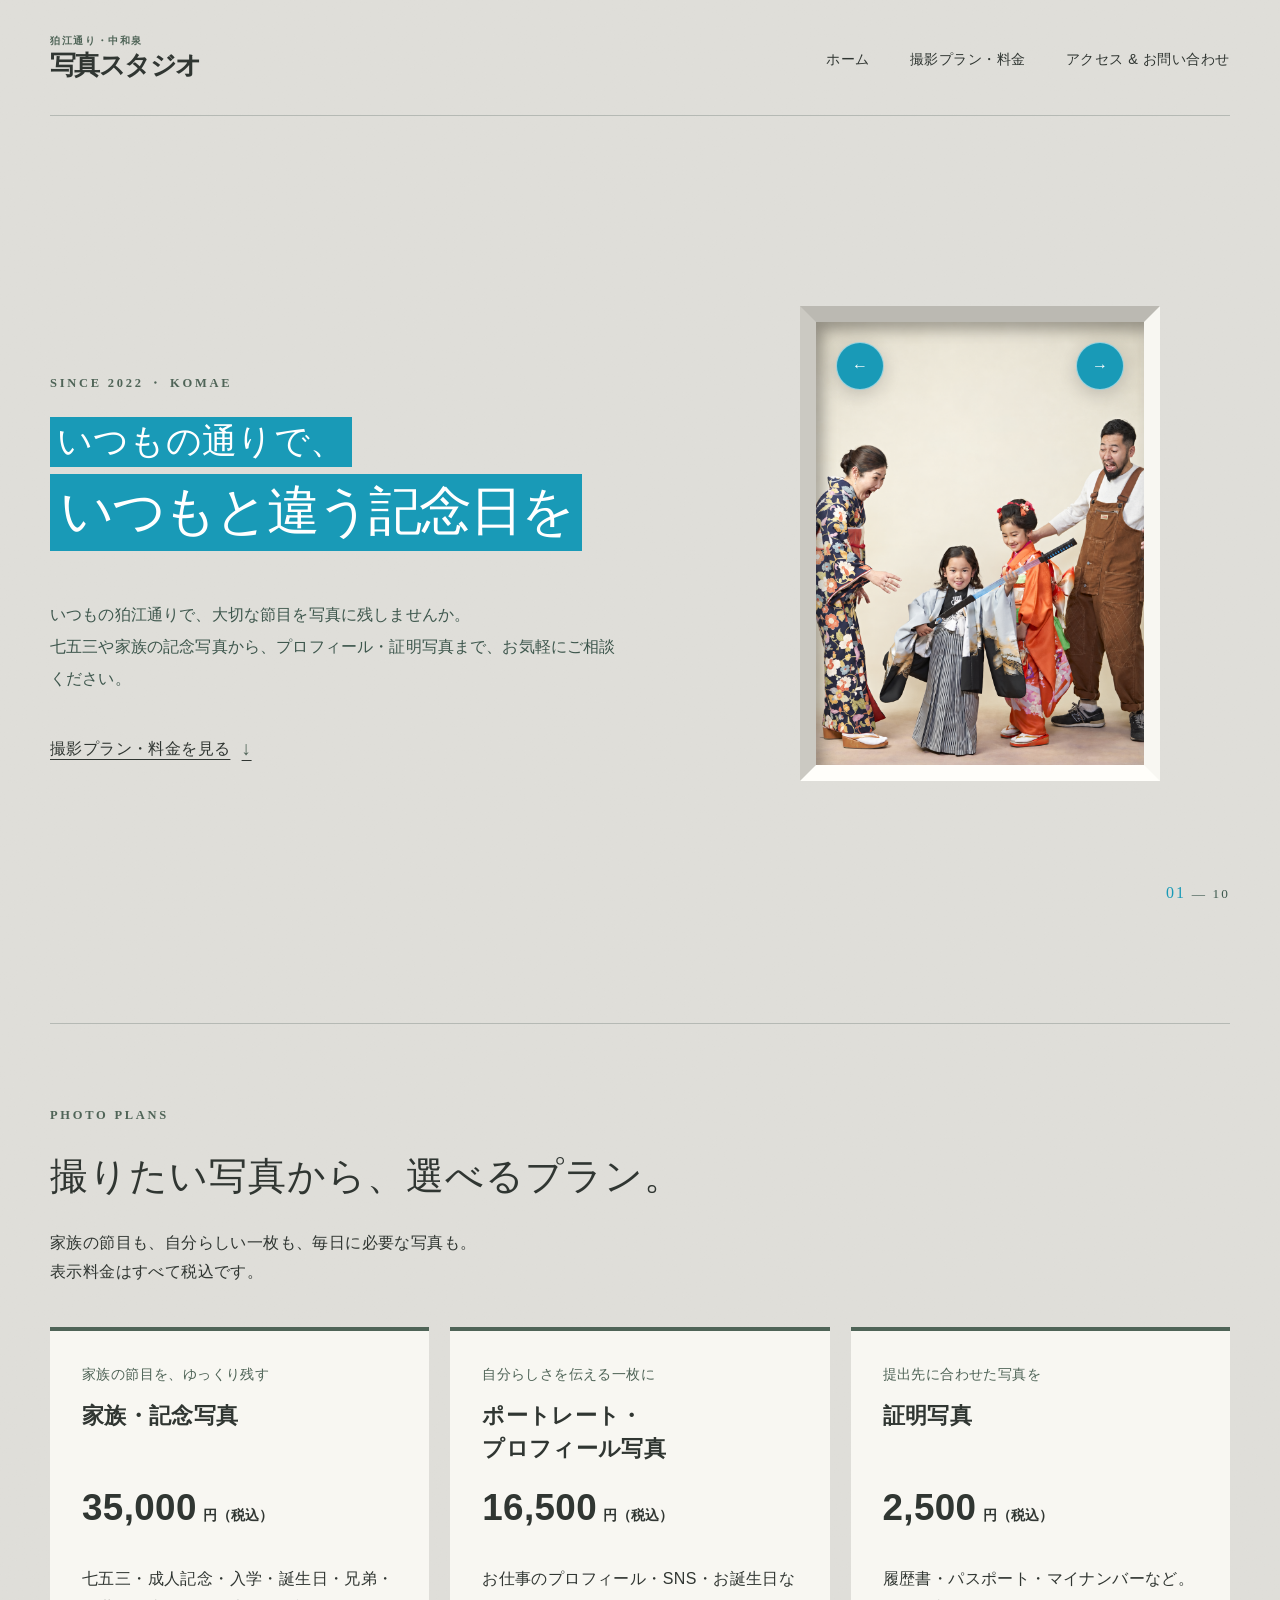
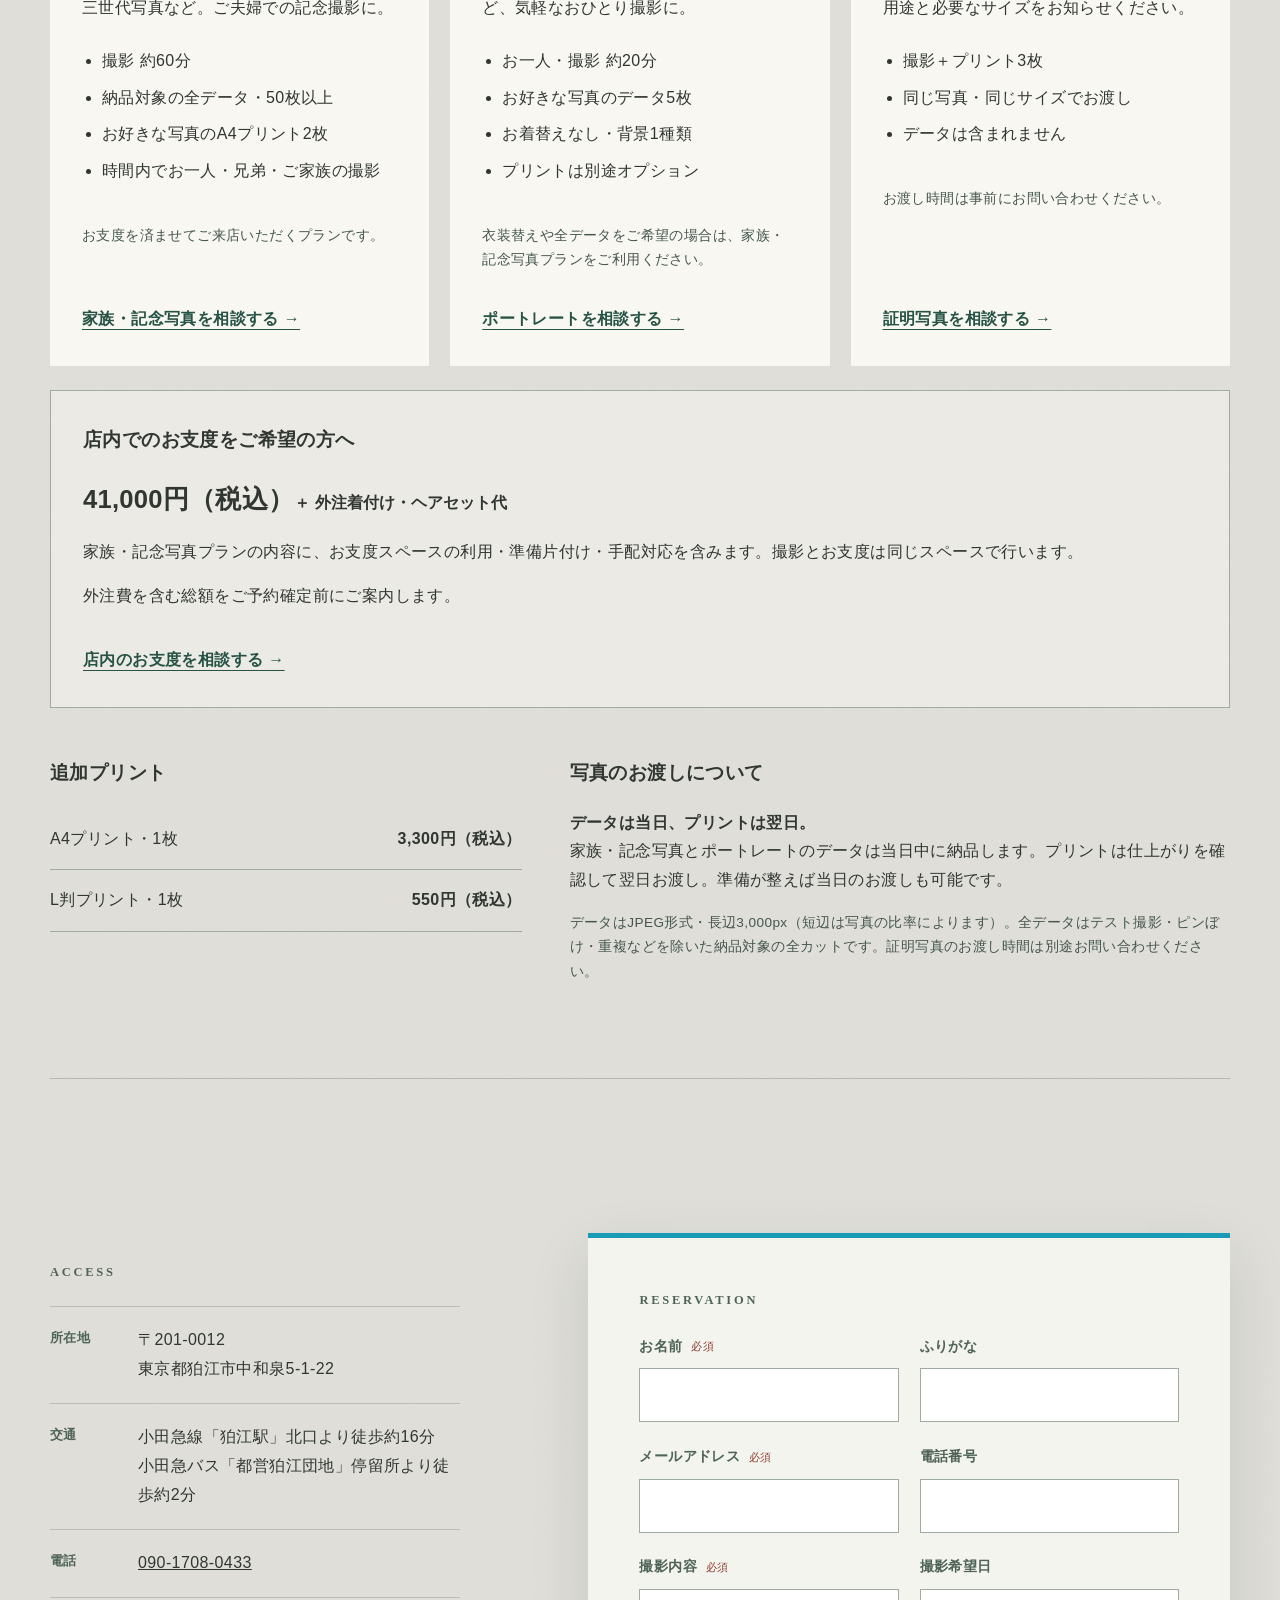
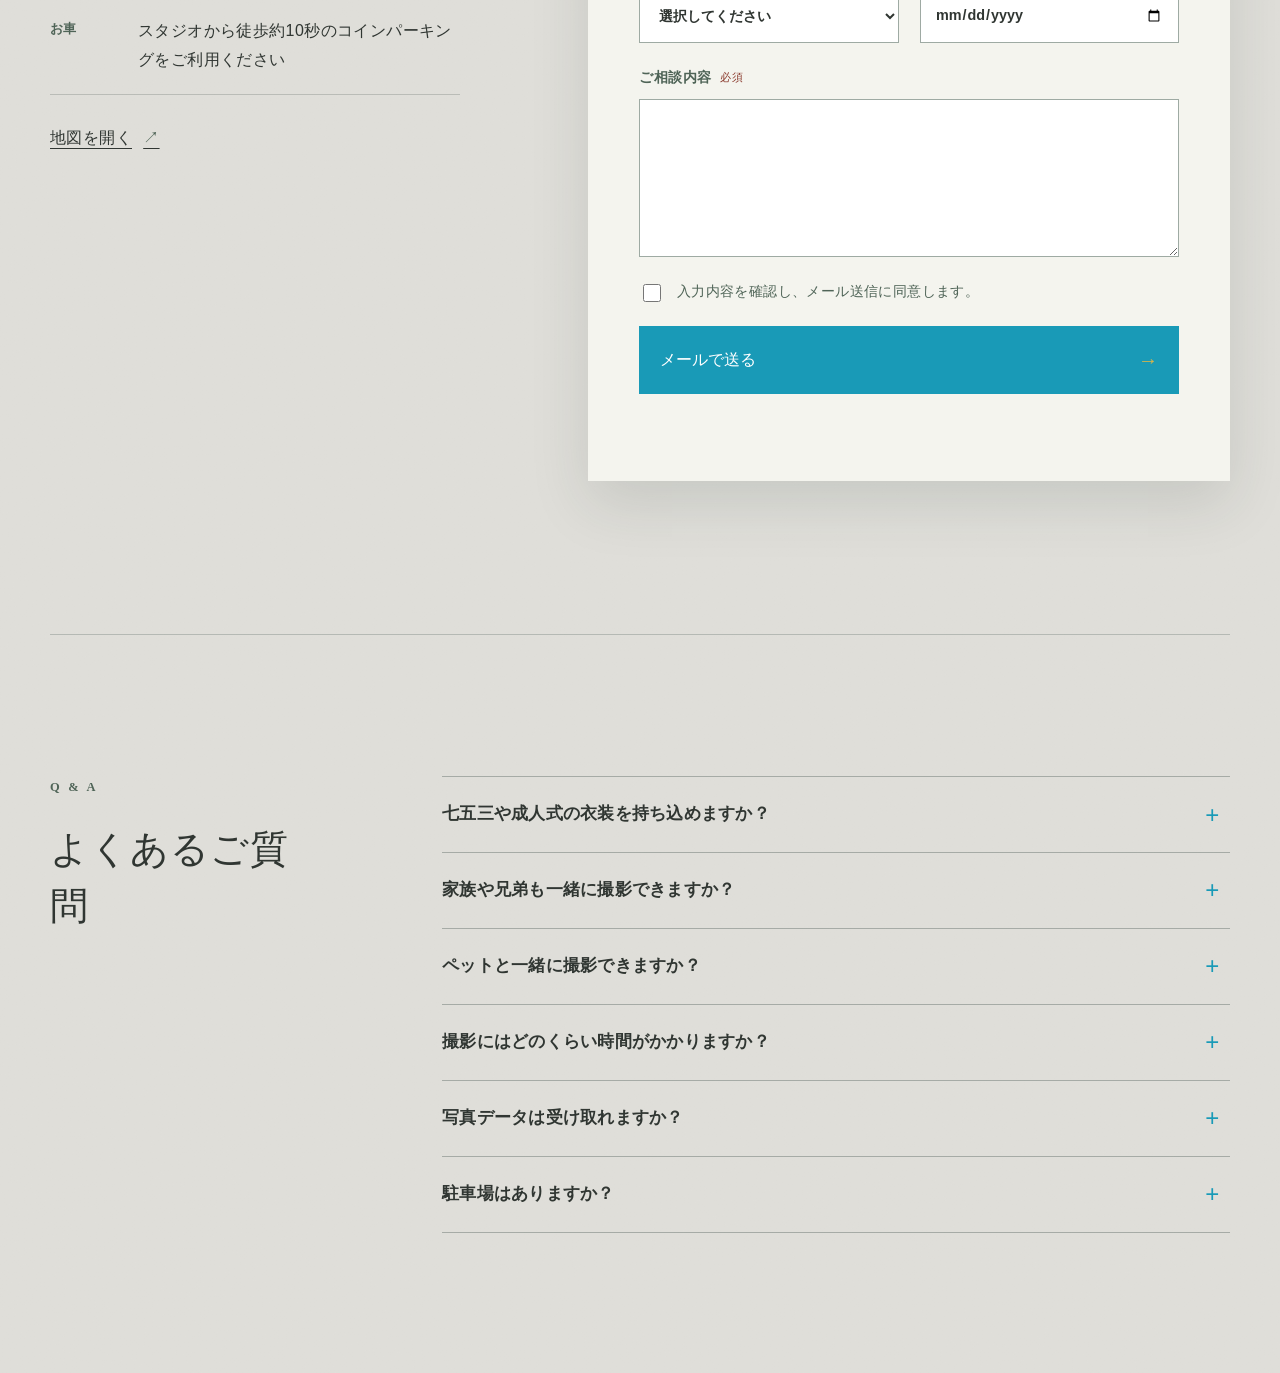
==== index.html @ a072d004 "Revert pending Atelier K wording" ====
<!DOCTYPE html>
<html lang="ja">
<head>
  <meta charset="UTF-8">
  <meta name="viewport" content="width=device-width, initial-scale=1.0">
  <meta name="description" content="狛江・中和泉の写真館。家族・記念写真、ポートレート、証明写真。撮影プランと税込料金をご案内します。">
  <title>中和泉写真スタジオ｜家族写真・ポートレート・証明写真</title>
  <link rel="stylesheet" href="style.css">
</head>
<body>
  <a class="skip-link" href="#main">本文へ移動</a>
  <header class="site-header">
    <a class="brand" href="#top" aria-label="中和泉写真スタジオ ホーム">
      <span class="brand-copy"><small>狛江通り・中和泉</small><strong>写真スタジオ</strong></span>
    </a>
    <nav class="main-nav" aria-label="メインナビゲーション">
      <a href="#top">ホーム</a><a href="#plans">撮影プラン・料金</a>
      <a href="#contact">アクセス &amp; お問い合わせ</a>
    </nav>
  </header>

  <main id="main">
    <section id="top" class="hero" aria-labelledby="hero-title">
      <div class="hero-intro">
        <p class="eyebrow">SINCE 2022 ・ KOMAE</p>
        <h1 id="hero-title"><span class="headline-line">いつもの通りで、</span><span class="headline-line">いつもと違う記念日を</span></h1>
        <p class="hero-lead"><span class="copy-line">いつもの狛江通りで、大切な節目を写真に残しませんか。</span><span class="copy-line">七五三や家族の記念写真から、プロフィール・証明写真まで、お気軽にご相談ください。</span></p>
        <a class="text-link" href="#plans">撮影プラン・料金を見る <span aria-hidden="true">↓</span></a>
      </div>

      <div class="portrait-stage" aria-label="記念写真ギャラリー">
        <div class="antique-frame">
          <div class="frame-inner">
            <img id="feature-image" src="assets/gallery-01-retouched.png" alt="家族で楽しむ七五三の記念写真">
            <div class="gallery-controls">
              <button id="gallery-prev" class="gallery-arrow" type="button" aria-label="前の写真を見る">←</button>
              <button id="gallery-next" class="gallery-arrow" type="button" aria-label="次の写真を見る">→</button>
            </div>
            <p id="gallery-status" class="sr-only" aria-live="polite">家族で楽しむ七五三の記念写真、1枚目 / 10枚中</p>
          </div>
        </div>
        <p class="gallery-count" aria-hidden="true"><span id="gallery-current">01</span> — 10</p>
      </div>
    </section>

    <section id="plans" class="plans-section" aria-labelledby="plans-title">
      <p class="eyebrow">PHOTO PLANS</p>
      <h2 id="plans-title">撮りたい写真から、選べるプラン。</h2>
      <p class="plans-intro">家族の節目も、自分らしい一枚も、毎日に必要な写真も。<br>表示料金はすべて税込です。</p>
      <div class="plan-grid">
        <article class="plan-card">
          <p class="plan-purpose">家族の節目を、ゆっくり残す</p>
          <h3>家族・記念写真</h3>
          <p class="plan-price">35,000<span>円（税込）</span></p>
          <p>七五三・成人記念・入学・誕生日・兄弟・三世代写真など。ご夫婦での記念撮影に。</p>
          <ul><li>撮影 約60分</li><li>納品対象の全データ・50枚以上</li><li>お好きな写真のA4プリント2枚</li><li>時間内でお一人・兄弟・ご家族の撮影</li></ul>
          <p class="plan-note">お支度を済ませてご来店いただくプランです。</p>
          <a class="plan-link" href="#reservation-form" data-plan="家族・記念写真（お支度済み）">家族・記念写真を相談する →</a>
        </article>
        <article class="plan-card">
          <p class="plan-purpose">自分らしさを伝える一枚に</p>
          <h3>ポートレート・<br>プロフィール写真</h3>
          <p class="plan-price">16,500<span>円（税込）</span></p>
          <p>お仕事のプロフィール・SNS・お誕生日など、気軽なおひとり撮影に。</p>
          <ul><li>お一人・撮影 約20分</li><li>お好きな写真のデータ5枚</li><li>お着替えなし・背景1種類</li><li>プリントは別途オプション</li></ul>
          <p class="plan-note">衣装替えや全データをご希望の場合は、家族・記念写真プランをご利用ください。</p>
          <a class="plan-link" href="#reservation-form" data-plan="ポートレート・プロフィール写真">ポートレートを相談する →</a>
        </article>
        <article class="plan-card">
          <p class="plan-purpose">提出先に合わせた写真を</p>
          <h3>証明写真</h3>
          <p class="plan-price">2,500<span>円（税込）</span></p>
          <p>履歴書・パスポート・マイナンバーなど。用途と必要なサイズをお知らせください。</p>
          <ul><li>撮影＋プリント3枚</li><li>同じ写真・同じサイズでお渡し</li><li>データは含まれません</li></ul>
          <p class="plan-note">お渡し時間は事前にお問い合わせください。</p>
          <a class="plan-link" href="#reservation-form" data-plan="証明写真">証明写真を相談する →</a>
        </article>
      </div>
      <aside class="dressing-box" aria-labelledby="dressing-title">
        <div><h3 id="dressing-title">店内でのお支度をご希望の方へ</h3>
        <p class="dressing-price">41,000円（税込）<span> ＋ 外注着付け・ヘアセット代</span></p>
        <p>家族・記念写真プランの内容に、お支度スペースの利用・準備片付け・手配対応を含みます。撮影とお支度は同じスペースで行います。</p>
        <p>外注費を含む総額をご予約確定前にご案内します。</p></div>
        <a class="plan-link" href="#reservation-form" data-plan="家族・記念写真（店内でお支度）">店内のお支度を相談する →</a>
      </aside>
      <div class="plan-details">
        <div><h3>追加プリント</h3>
          <dl class="print-prices"><div><dt>A4プリント・1枚</dt><dd>3,300円（税込）</dd></div><div><dt>L判プリント・1枚</dt><dd>550円（税込）</dd></div></dl>
        </div>
        <div><h3>写真のお渡しについて</h3>
          <p><strong>データは当日、プリントは翌日。</strong><br>家族・記念写真とポートレートのデータは当日中に納品します。プリントは仕上がりを確認して翌日お渡し。準備が整えば当日のお渡しも可能です。</p>
          <p class="plan-note">データはJPEG形式・長辺3,000px（短辺は写真の比率によります）。全データはテスト撮影・ピンぼけ・重複などを除いた納品対象の全カットです。証明写真のお渡し時間は別途お問い合わせください。</p>
        </div>
      </div>
    </section>
    <section id="contact" class="contact-section" aria-labelledby="contact-title">
      <h2 id="contact-title" class="sr-only">アクセスとご予約・お問い合わせ</h2>
      <div class="studio-card">
        <p class="eyebrow">ACCESS</p>
        <dl>
          <div><dt>所在地</dt><dd>〒201-0012<br>東京都狛江市中和泉5-1-22</dd></div>
          <div><dt>交通</dt><dd>小田急線「狛江駅」北口より徒歩約16分<br>小田急バス「都営狛江団地」停留所より徒歩約2分</dd></div>
          <div><dt>電話</dt><dd><a href="tel:09017080433">090-1708-0433</a></dd></div>
          <div><dt>お車</dt><dd>スタジオから徒歩約10秒のコインパーキングをご利用ください</dd></div>
        </dl>
        <a class="map-link" href="https://www.google.com/maps/search/?api=1&amp;query=%E6%9D%B1%E4%BA%AC%E9%83%BD%E7%8B%9B%E6%B1%9F%E5%B8%82%E4%B8%AD%E5%92%8C%E6%B3%895-1-22" target="_blank" rel="noopener">地図を開く <span aria-hidden="true">↗</span></a>
      </div>

      <form id="reservation-form" class="reservation-form" aria-label="撮影のご予約・お問い合わせ">
        <p class="eyebrow">RESERVATION</p>
        <div class="field-row">
          <label><span class="field-label">お名前 <b>必須</b></span><input type="text" name="name" autocomplete="name" required></label>
          <label><span class="field-label">ふりがな</span><input type="text" name="kana"></label>
        </div>
        <div class="field-row">
          <label><span class="field-label">メールアドレス <b>必須</b></span><input type="email" name="email" autocomplete="email" required></label>
          <label><span class="field-label">電話番号</span><input type="tel" name="phone" autocomplete="tel" inputmode="tel"></label>
        </div>
        <div class="field-row">
          <label><span class="field-label">撮影内容 <b>必須</b></span>
            <select name="plan" required>
              <option value="">選択してください</option>
              <option>家族・記念写真（お支度済み）</option><option>家族・記念写真（店内でお支度）</option><option>ポートレート・プロフィール写真</option><option>証明写真</option><option>その他のご相談</option>
            </select>
          </label>
          <label><span class="field-label">撮影希望日</span><input type="date" name="preferredDate"></label>
        </div>
        <label><span class="field-label">ご相談内容 <b>必須</b></span><textarea name="message" rows="5" required></textarea></label>
        <label class="consent"><input type="checkbox" name="consent" required><span>入力内容を確認し、メール送信に同意します。</span></label>
        <button class="submit-button" type="submit">メールで送る <span aria-hidden="true">→</span></button>
        <p id="form-status" class="form-status" role="status"></p>
      </form>
    </section>

    <section class="faq-section" aria-labelledby="faq-title">
      <div class="faq-heading">
        <p class="eyebrow">Q &amp; A</p>
        <h2 id="faq-title">よくあるご質問</h2>
      </div>
      <div class="faq-list">
        <details>
          <summary>七五三や成人式の衣装を持ち込めますか？</summary>
          <p>はい、お持ち込みいただけます。七五三の衣装はスタジオでもご用意しておりますので、ご相談ください。着付け・ヘアセットは外注で、事前見積もりとなります。店内でのお支度付きプランもございます。繁忙期は対応できない場合もございますので、お早めにご相談ください。</p>
        </details>
        <details>
          <summary>家族や兄弟も一緒に撮影できますか？</summary>
          <p>家族・記念写真プランでは、撮影時間内で兄弟・ご家族も一緒に撮影いただけます。人数やご希望の組み合わせは事前にお知らせください。</p>
        </details>
        <details>
          <summary>ペットと一緒に撮影できますか？</summary>
          <p>はい、ペットとの撮影も可能です。猫ちゃんと一緒に撮影されたお客様もいらっしゃいます。小さなスタジオのため、事前に一度スペースをご確認いただくと安心です。</p>
        </details>
        <details>
          <summary>撮影にはどのくらい時間がかかりますか？</summary>
          <p>家族・記念写真は約60分、ポートレートは約20分です。受付や写真選び、お支度の時間は別途必要です。証明写真の所要時間はお問い合わせください。</p>
        </details>
        <details>
          <summary>写真データは受け取れますか？</summary>
          <p>家族・記念写真は納品対象の全データ50枚以上、ポートレートはお好きな写真5枚を当日中にお渡しします。証明写真の基本料金にはデータは含まれません。</p>
        </details>
        <details>
          <summary>駐車場はありますか？</summary>
          <p>専用駐車場はございません。スタジオから徒歩約10秒のコインパーキングをご利用ください。</p>
        </details>
      </div>
    </section>
  </main>

  <script src="script.js"></script>
</body>
</html>
---- style.css ----
:root {
  --blue: #199ab7;
  --ink: #303632;
  --green: #4f6457;
  --gold: #d9b44a;
  --paper: #dfded9;
  --max-width: 1180px;
  --serif: "Yu Mincho", "Hiragino Mincho ProN", "Noto Serif JP", serif;
  --sans: "Hiragino Kaku Gothic ProN", "Yu Gothic", sans-serif;
}

* { box-sizing: border-box; }
html { scroll-behavior: smooth; }
body {
  margin: 0;
  color: var(--ink);
  background-color: var(--paper);
  background-image:
    linear-gradient(rgba(223,222,217,.86), rgba(223,222,217,.86)),
    url("assets/paper-noise.svg"),
    radial-gradient(ellipse at 10% 0%, rgba(255,255,255,.46), transparent 48%),
    radial-gradient(ellipse at 92% 78%, rgba(91,88,79,.06), transparent 46%);
  background-size: auto, 900px 900px, auto, auto;
  font-family: var(--sans);
  font-size: 16px;
  line-height: 1.8;
  letter-spacing: .025em;
  font-kerning: normal;
  text-rendering: optimizeLegibility;
}
a { color: inherit; }
button, input, select, textarea { font: inherit; }
.sr-only { position: absolute; width: 1px; height: 1px; padding: 0; margin: -1px; overflow: hidden; clip: rect(0, 0, 0, 0); white-space: nowrap; border: 0; }
.skip-link { position: fixed; top: 1rem; left: 1rem; z-index: 100; padding: .7rem 1rem; color: white; background: var(--green); transform: translateY(-160%); }
.skip-link:focus { transform: translateY(0); }

.site-header {
  width: min(calc(100% - 64px), var(--max-width));
  min-height: 116px;
  margin: 0 auto;
  display: flex;
  align-items: center;
  justify-content: space-between;
  gap: 3rem;
  border-bottom: 1px solid rgba(35, 54, 47, .22);
}
.brand { display: block; text-decoration: none; }
.brand-copy { display: flex; flex-direction: column; align-items: flex-start; line-height: 1.08; }
.brand-copy small { order: 1; margin-bottom: .28rem; color: var(--green); font-family: "Hiragino Kaku Gothic ProN", "Yu Gothic", sans-serif; font-size: .64rem; font-weight: 700; letter-spacing: .16em; }
.brand-copy strong { order: 2; font-family: "Hiragino Kaku Gothic StdN", "Hiragino Kaku Gothic ProN", "Yu Gothic", Meiryo, sans-serif; font-size: 1.65rem; font-weight: 800; letter-spacing: -.06em; }
.main-nav { display: flex; gap: 2.5rem; }
.main-nav a { position: relative; padding: 2.6rem 0 2.35rem; text-decoration: none; font-size: .9rem; letter-spacing: .035em; }
.main-nav a::after { content: ""; position: absolute; right: 0; bottom: -1px; left: 0; height: 3px; background: var(--green); transform: scaleX(0); transition: transform .25s ease; }
.main-nav a:hover::after, .main-nav a:focus-visible::after { transform: scaleX(1); }

.hero {
  width: min(calc(100% - 64px), var(--max-width));
  min-height: calc(100vh - 116px);
  margin: 0 auto;
  padding: clamp(5rem, 9vw, 9rem) 0;
  display: grid;
  grid-template-columns: minmax(500px, 1fr) minmax(420px, 500px);
  align-items: center;
  gap: clamp(4rem, 7vw, 7rem);
}
.hero-intro { align-self: center; max-width: 580px; }
.eyebrow { margin: 0 0 1.4rem; color: var(--green); font-family: Georgia, serif; font-size: .78rem; font-weight: 700; letter-spacing: .22em; }
h1, h2 { margin: 0; font-family: var(--serif); font-weight: 500; letter-spacing: .025em; line-height: 1.48; }
.hero h1 { font-size: clamp(2.7rem, 4.15vw, 3.4rem); letter-spacing: -.045em; line-height: 1.26; }
.headline-line { display: block; width: max-content; max-width: 100%; padding: .08em .19em .12em; color: white; background: var(--blue); white-space: nowrap; }
.headline-line:first-child { margin-bottom: .18em; font-size: .65em; letter-spacing: .01em; }
.headline-line:last-child { font-size: 1em; }
.hero-lead { max-width: 580px; margin: 3rem 0 0; color: #3e574d; letter-spacing: .01em; line-height: 2; word-break: normal; line-break: strict; }
.copy-line { display: block; }
.text-link { display: inline-flex; gap: .7rem; align-items: center; margin-top: 2.3rem; text-underline-offset: .3em; }
.text-link span { color: var(--green); font-size: 1.2rem; }

.portrait-stage { width: min(100%, 520px); justify-self: end; }
.antique-frame {
  position: relative;
  width: 100%;
  aspect-ratio: 4 / 5;
  display: grid;
  place-items: center;
  background: transparent;
  border: 0;
  box-shadow: none;
}
.frame-inner {
  position: relative;
  overflow: hidden;
  width: 72%;
  height: 76%;
  background: var(--green);
  border: 16px solid;
  border-color: #bbb9b2 #f8f7f2 #fffefa #cbc9c2;
  box-shadow:
    inset 5px 6px 10px rgba(22,25,23,.28),
    inset -2px -2px 4px rgba(255,255,255,.12);
}
.frame-inner::after { content: ""; position: absolute; inset: 0; box-shadow: inset 7px 8px 14px rgba(0, 0, 0, .29), inset -2px -2px 4px rgba(255,255,255,.13); pointer-events: none; }
.frame-inner img { width: 100%; height: 100%; display: block; object-fit: cover; object-position: center; transition: opacity .22s ease, transform .45s ease; }
.frame-inner img.is-changing { opacity: .16; transform: scale(1.02); }
.gallery-controls { position: absolute; z-index: 2; top: 1.25rem; right: 1.25rem; left: 1.25rem; display: flex; justify-content: space-between; pointer-events: none; }
.gallery-arrow { width: 48px; height: 48px; display: grid; place-items: center; padding: 0; color: white; background: var(--blue); border: 1px solid rgba(255,255,255,.55); border-radius: 50%; box-shadow: 0 5px 18px rgba(0, 0, 0, .16); cursor: pointer; pointer-events: auto; transition: color .2s ease, background .2s ease, transform .2s ease; }
.gallery-arrow:hover, .gallery-arrow:focus-visible { color: white; background: var(--green); transform: translateY(-2px); outline: 3px solid rgba(255,255,255,.58); }
.gallery-count { margin: 1.4rem 0 0; color: #3d594e; font-family: Georgia, serif; font-size: .83rem; letter-spacing: .16em; text-align: right; }
.gallery-count span { color: var(--blue); font-size: 1rem; }

.contact-section {
  width: min(calc(100% - 64px), var(--max-width));
  margin: 0 auto;
  padding: clamp(7rem, 12vw, 11rem) 0;
  display: grid;
  grid-template-columns: .78fr 1.22fr;
  align-items: start;
  gap: clamp(5rem, 10vw, 10rem);
  border-top: 1px solid rgba(35, 54, 47, .22);
}
.studio-card { padding-top: 1.8rem; }
.studio-card dl { margin: 0; }
.studio-card dl div { display: grid; grid-template-columns: 5.5rem 1fr; padding: 1.2rem 0; border-top: 1px solid rgba(35,54,47,.2); }
.studio-card dl div:last-child { border-bottom: 1px solid rgba(35,54,47,.2); }
.studio-card dt { color: var(--green); font-size: .82rem; font-weight: 700; }
.studio-card dd { margin: 0; }
.map-link { display: inline-flex; gap: .7rem; align-items: center; margin-top: 1.8rem; text-underline-offset: .3em; }
.map-link span { color: var(--green); }

.reservation-form { padding: clamp(2rem, 4vw, 4rem); background: rgba(248, 247, 242, .88); border-top: 5px solid var(--blue); box-shadow: 0 22px 55px rgba(35, 54, 47, .13); }
.field-row { display: grid; grid-template-columns: 1fr 1fr; gap: 1.3rem; }
.reservation-form label { display: grid; gap: .55rem; margin-bottom: 1.35rem; color: var(--green); font-size: .9rem; font-weight: 700; }
.field-label { min-height: 1.55rem; display: flex; align-items: center; gap: .55rem; }
.field-label b { color: #8b3b2e; font-size: .7rem; font-weight: 400; }
.reservation-form input, .reservation-form select, .reservation-form textarea { width: 100%; padding: .82rem .9rem; color: var(--ink); background: white; border: 1px solid #9eaaa3; border-radius: 0; }
.reservation-form input, .reservation-form select { height: 54px; }
.reservation-form input:focus, .reservation-form select:focus, .reservation-form textarea:focus { outline: 3px solid rgba(25, 154, 183, .24); border-color: var(--blue); }
.reservation-form textarea { resize: vertical; }
.consent { grid-template-columns: auto 1fr !important; align-items: start; gap: .8rem !important; font-weight: 400 !important; }
.consent input { width: 1.1rem; height: 1.1rem; margin-top: .35rem; accent-color: var(--green); }
.submit-button { width: 100%; display: flex; align-items: center; justify-content: space-between; padding: 1rem 1.3rem; color: white; background: var(--blue); border: 0; cursor: pointer; }
.submit-button:hover, .submit-button:focus-visible { background: #334a3d; }
.submit-button span { color: var(--gold); font-size: 1.25rem; }
.form-status { min-height: 1.5rem; margin: .7rem 0 0; color: var(--green); font-size: .82rem; }

.faq-section { width: min(calc(100% - 64px), var(--max-width)); margin: 0 auto; padding: clamp(7rem, 11vw, 10rem) 0; display: grid; grid-template-columns: .52fr 1.48fr; gap: clamp(4rem, 9vw, 9rem); border-top: 1px solid rgba(35,54,47,.22); }
.faq-heading h2 { font-size: clamp(1.8rem, 3vw, 3rem); }
.faq-list { border-top: 1px solid rgba(35,54,47,.3); }
.faq-list details { border-bottom: 1px solid rgba(35,54,47,.3); }
.faq-list summary { position: relative; padding: 1.45rem 3.25rem 1.45rem 0; font-family: var(--serif); font-size: 1.05rem; font-weight: 600; letter-spacing: .015em; line-height: 1.7; cursor: pointer; list-style: none; }
.faq-list summary::-webkit-details-marker { display: none; }
.faq-list summary::after { content: "+"; position: absolute; top: 50%; right: .65rem; color: var(--blue); font-family: var(--sans); font-size: 1.5rem; font-weight: 400; transform: translateY(-50%); }
.faq-list details[open] summary::after { content: "−"; }
.faq-list details p { margin: 0; padding: 0 3.25rem 1.65rem 0; color: #45564f; line-height: 1.9; }

.redirect-page { min-height: 100vh; display: grid; place-items: center; }
.redirect-page main { padding: 2rem; text-align: center; }

@media (max-width: 1050px) {
  .site-header { width: min(calc(100% - 40px), var(--max-width)); min-height: 98px; }
  .brand-copy strong { font-size: 1.42rem; }
  .main-nav { gap: 1.4rem; }
  .main-nav a { padding: 2rem 0 1.8rem; font-size: .78rem; }
  .hero, .contact-section, .faq-section { width: min(calc(100% - 40px), var(--max-width)); }
  .hero { min-height: auto; grid-template-columns: 1fr; gap: 5rem; padding: 6rem 0 7rem; }
  .hero-intro { max-width: 650px; }
  .portrait-stage { width: min(100%, 520px); justify-self: center; }
  .contact-section { grid-template-columns: 1fr; gap: 5rem; }
  .faq-section { grid-template-columns: 1fr; gap: 3.5rem; }
}

@media (max-width: 580px) {
  .site-header { align-items: flex-start; flex-direction: column; gap: .6rem; padding: 1rem 0 0; }
  .main-nav { width: 100%; justify-content: space-between; }
  .main-nav a { padding: .35rem 0 .85rem; font-size: .74rem; }
  .hero { padding: 3.4rem 0 4.5rem; gap: 2.8rem; }
  .hero h1 { font-size: clamp(2rem, 7.7vw, 2.6rem); line-height: 1.3; }
  .headline-line { width: fit-content; white-space: normal; }
  .hero-lead { margin-top: 2.2rem; }
  .copy-line { display: inline; }
  .copy-line + .copy-line::before { content: " "; }
  .antique-frame { box-shadow: none; }
  .frame-inner { border-width: 11px; }
  .gallery-controls { top: .8rem; right: .8rem; left: .8rem; }
  .gallery-arrow { width: 42px; height: 42px; }
  .contact-section { padding: 4.5rem 0; gap: 3rem; }
  .studio-card { padding-top: 0; }
  .field-row { grid-template-columns: 1fr; gap: 0; }
  .reservation-form { padding: 1.6rem; }
  .faq-section { padding: 4.5rem 0; gap: 2.5rem; }
  .faq-list summary { padding-top: 1.2rem; padding-bottom: 1.2rem; font-size: 1rem; }
  .faq-list details p { padding-right: 1rem; }
}

@media (prefers-reduced-motion: reduce) {
  html { scroll-behavior: auto; }
  *, *::before, *::after { scroll-behavior: auto !important; transition: none !important; }
}


.plans-section { width: min(calc(100% - 64px), var(--max-width)); margin: 0 auto; padding: 5rem 0; border-top: 1px solid rgba(35,54,47,.22); scroll-margin-top: 2rem; }
.plans-section h2 { font-size: clamp(1.7rem, 3vw, 2.7rem); }
.plans-intro { margin: 1.5rem 0 2.5rem; }
.plan-grid { display: grid; grid-template-columns: repeat(3,minmax(0,1fr)); gap: 1.3rem; }
.plan-card { display: flex; flex-direction: column; padding: 2rem; background: #f8f7f2; border-top: 4px solid var(--green); }
.plan-purpose { color: var(--green); font-size: .85rem; margin: 0 0 .8rem; }
.plan-card h3 { font-family: var(--serif); font-size: 1.35rem; line-height: 1.5; letter-spacing: .015em; margin: 0; min-height: 4.1rem; }
.plan-price { font-size: 2.3rem; font-weight: 700; letter-spacing: .01em; margin: 1rem 0; line-height: 1.4; }
.plan-price span { font-size: .85rem; margin-left: .4rem; letter-spacing: 0; white-space: nowrap; }
.plan-card ul { padding-left: 1.25rem; margin: .5rem 0 1rem; }
.plan-card li { margin-bottom: .5rem; }
.plan-note { font-size: .85rem; color: #45564f; }
.plan-link { display: block; margin-top: auto; padding-top: 1.2rem; color: #265345; font-weight: 700; text-underline-offset: .3em; }
.dressing-box { margin-top: 1.5rem; padding: 2rem; border: 1px solid #9eaaa3; background: rgba(248,247,242,.5); }
.plans-section h3 { margin-top: 0; }
.dressing-price { font-size: 1.6rem; font-weight: 700; letter-spacing: .01em; margin: 1rem 0; }
.dressing-price span { display: inline-block; font-size: 1rem; letter-spacing: 0; }
.plan-details { display: grid; grid-template-columns: 1fr 1.4fr; gap: 3rem; margin-top: 3rem; }
.print-prices { margin: 0; }
.print-prices div { display: flex; flex-wrap: wrap; justify-content: space-between; gap: .5rem; border-bottom: 1px solid #9eaaa3; padding: 1rem 0; }
.print-prices dd { margin: 0; font-weight: 700; }
@media(max-width:1050px) { .plans-section { width: calc(100% - 40px); } .plan-grid { grid-template-columns: 1fr; } .plan-card h3 { min-height: auto; } }
@media(max-width:580px) { .plans-section { padding: 3rem 0; } .plan-card,.dressing-box { padding: 1.4rem; } .plan-details { grid-template-columns: 1fr; gap: 2rem; } .main-nav { flex-wrap: wrap; gap: .8rem; } }

/* Center the child while keeping the outstretched hands inside the frame. */
.frame-inner img[src$="gallery-02.jpg"] {
  object-position: center;
  transform: scale(1.12) translateY(-5%);
}

@media (max-width: 580px) {
  body { line-height: 1.65; }
  .hero-lead { line-height: 1.7; margin-top: 1.5rem; }
  .eyebrow { margin-bottom: .9rem; }
  .plans-intro { margin: 1rem 0 1.7rem; }
  .plan-card p:not(.plan-price):not(.plan-purpose) { margin-top: .65rem; margin-bottom: .65rem; }
  .plan-card li { margin-bottom: .3rem; }
  .plan-card ul { margin: .35rem 0 .7rem; }
  .plan-price { margin: .7rem 0; }
  .dressing-box p { margin-top: .75rem; margin-bottom: .75rem; }
  .plan-details { margin-top: 2rem; }
  .faq-list details p { line-height: 1.7; padding-bottom: 1.2rem; }
  .studio-card dl div { padding: .9rem 0; }
}

#reservation-form { scroll-margin-top: 24px; }
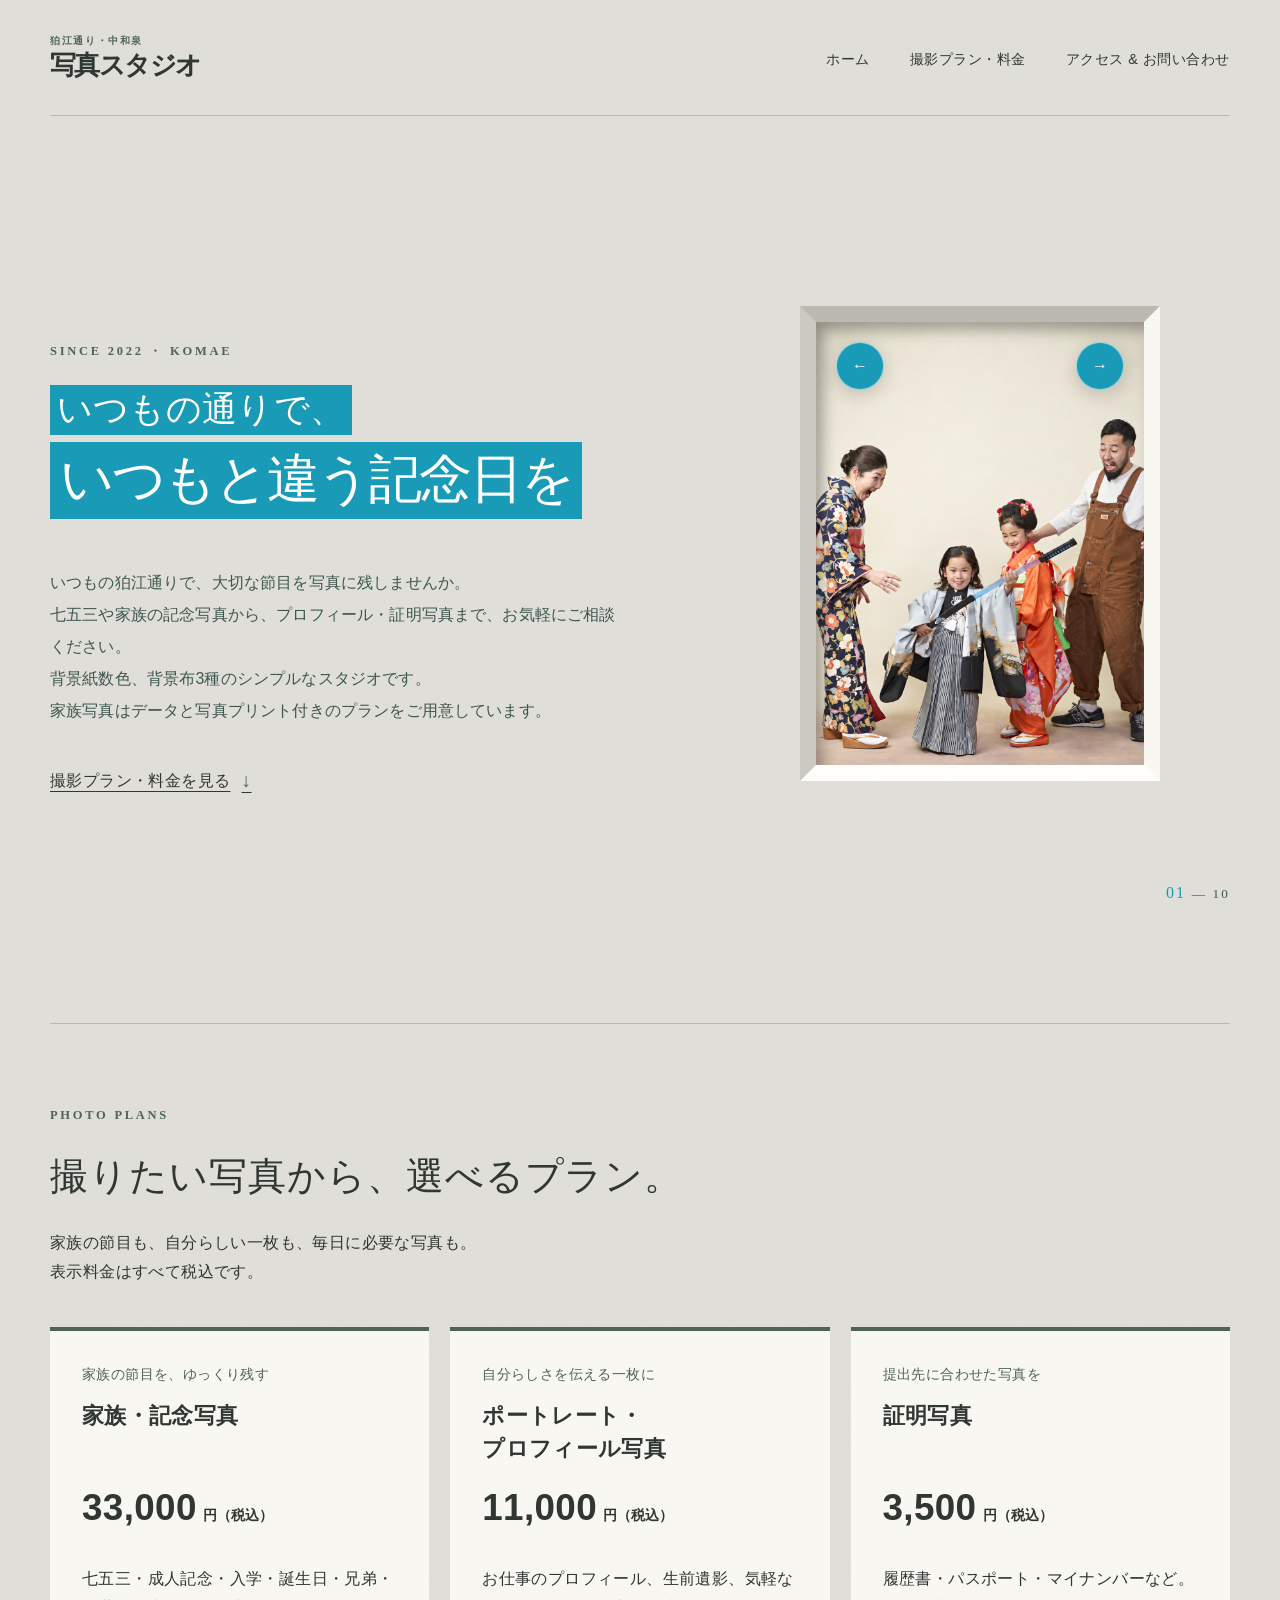
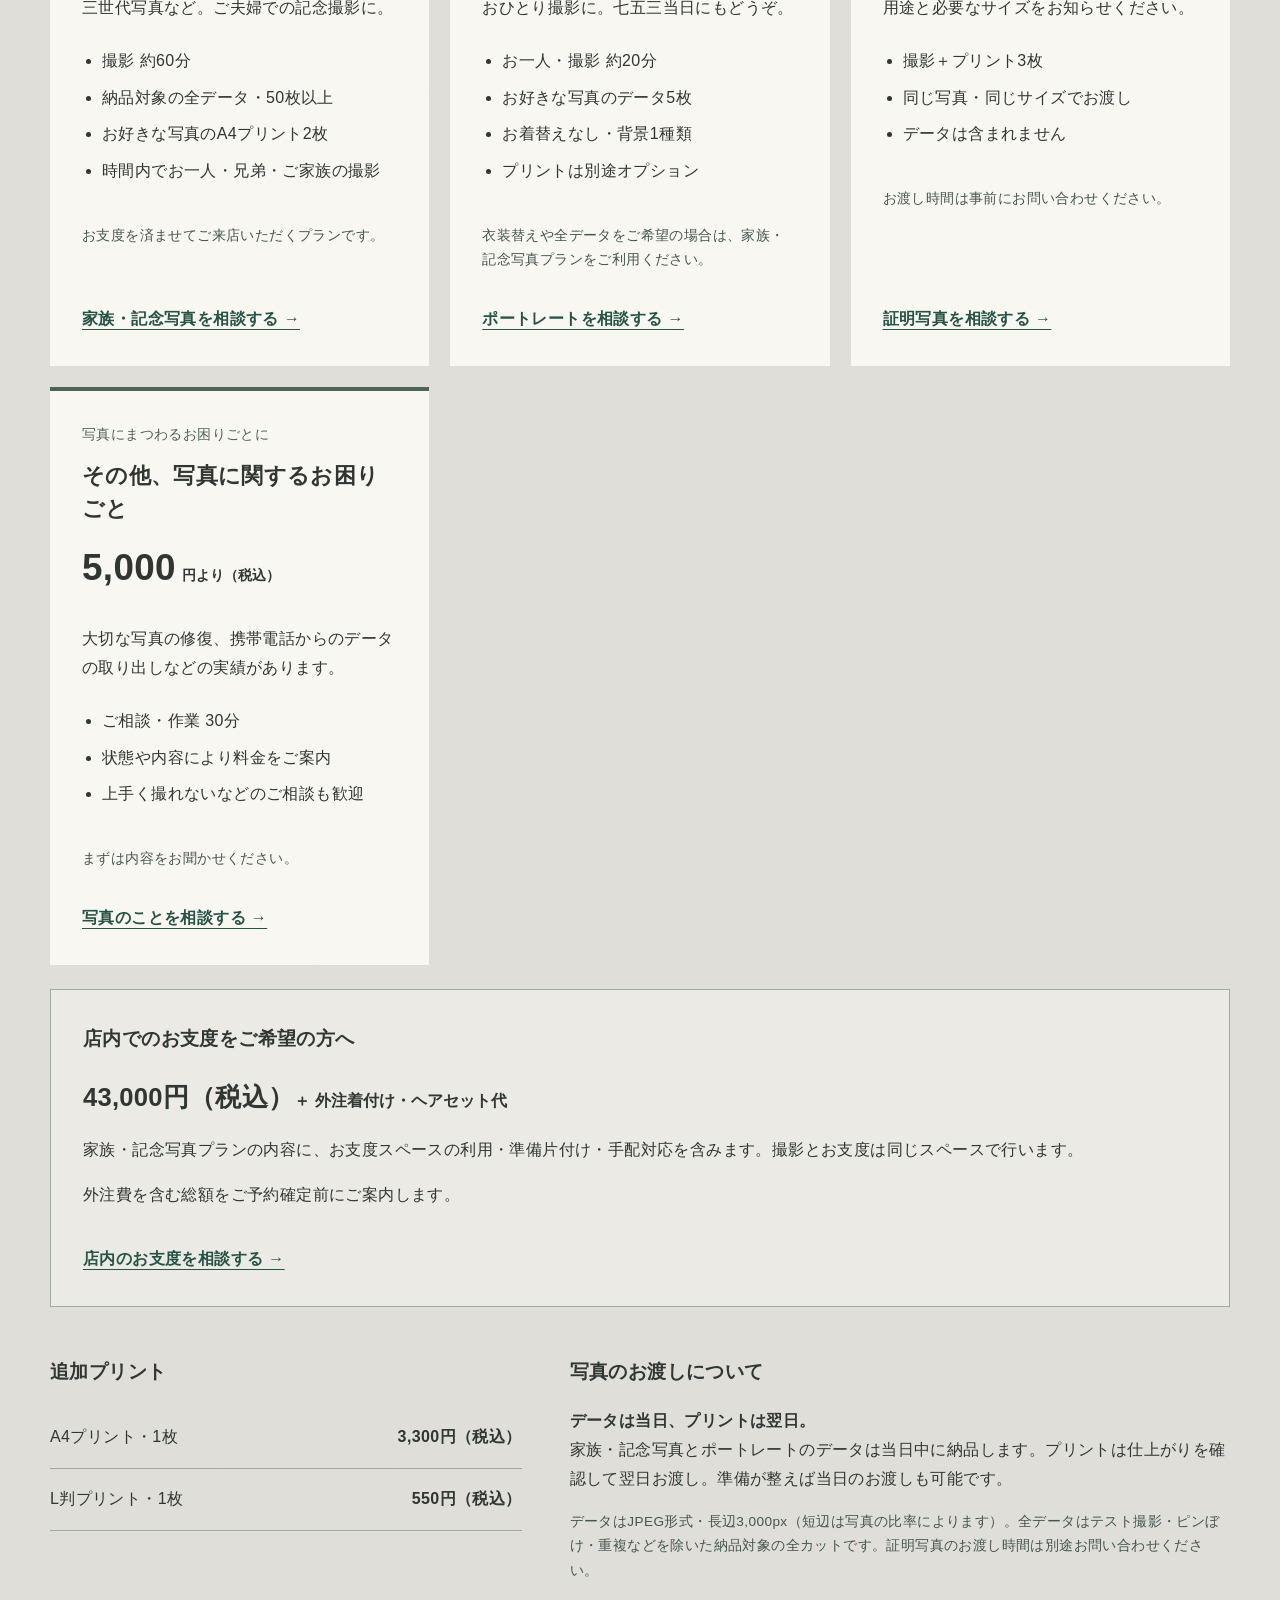
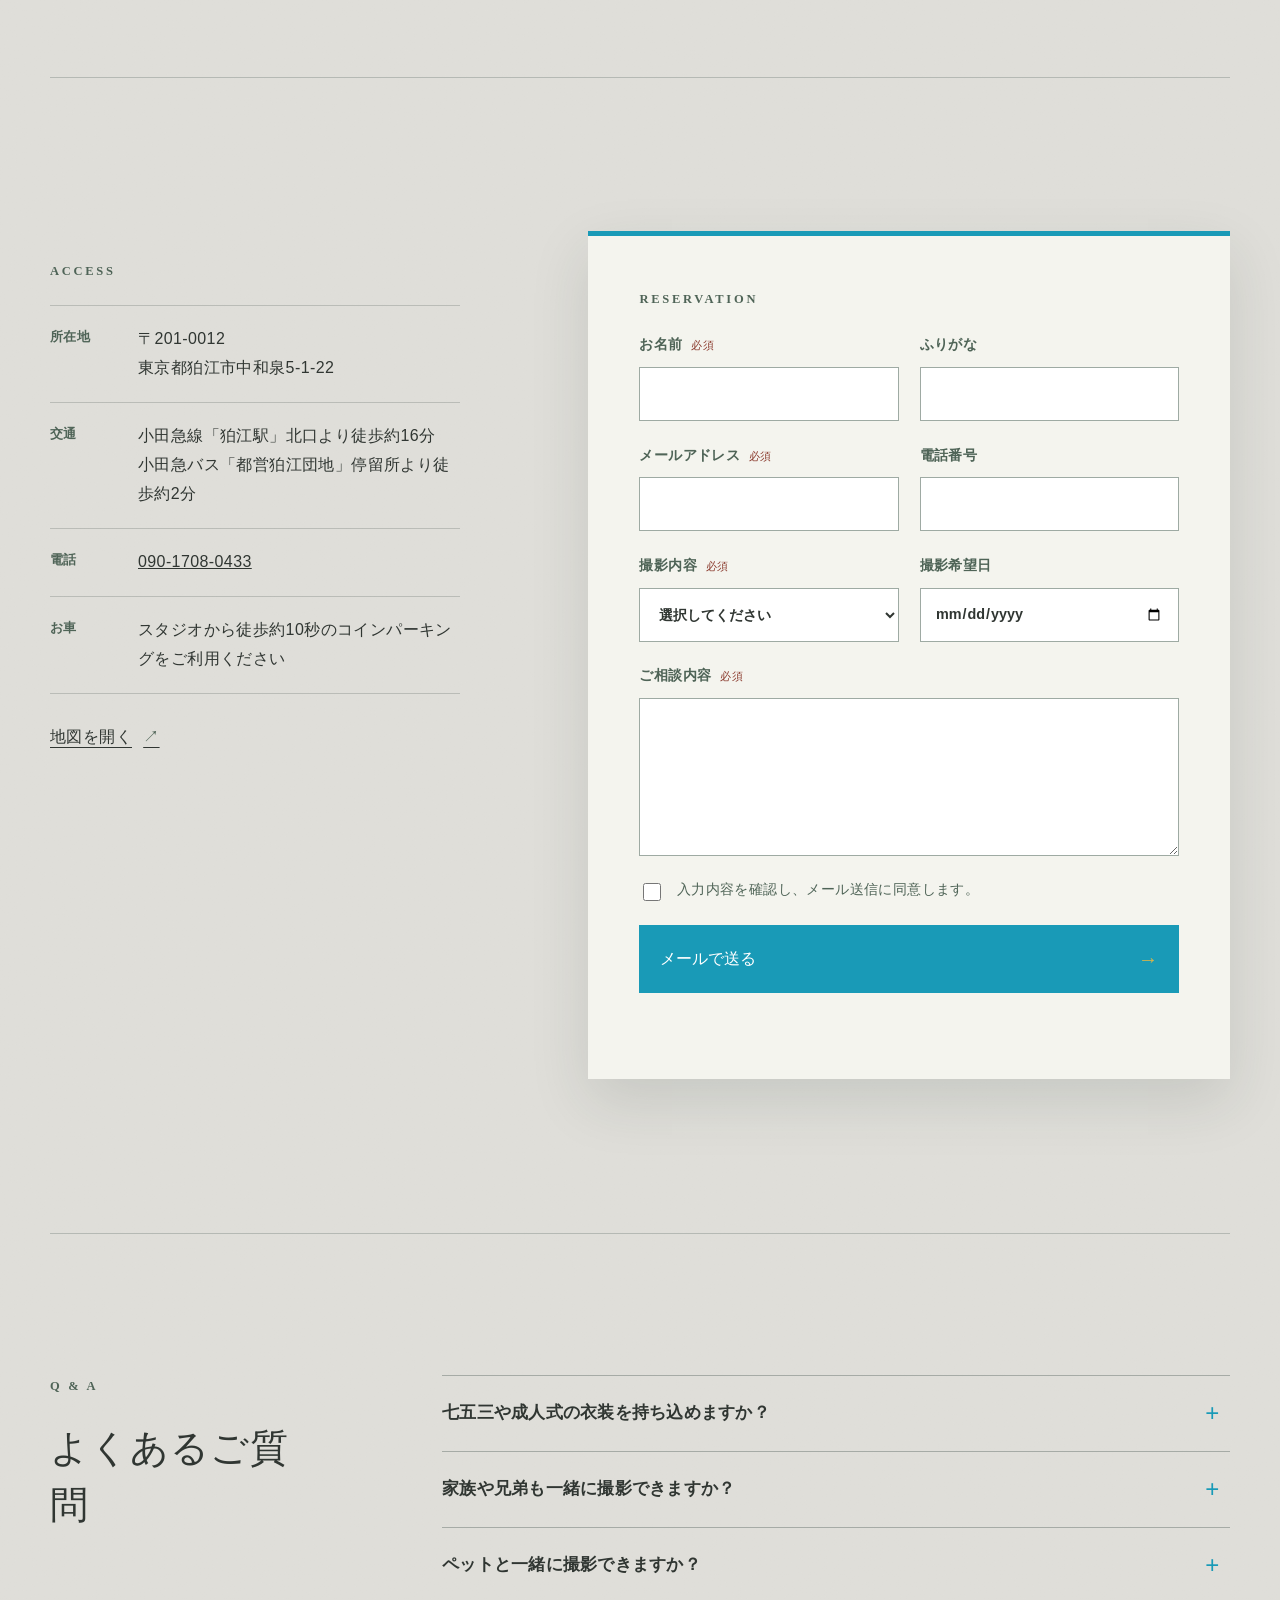
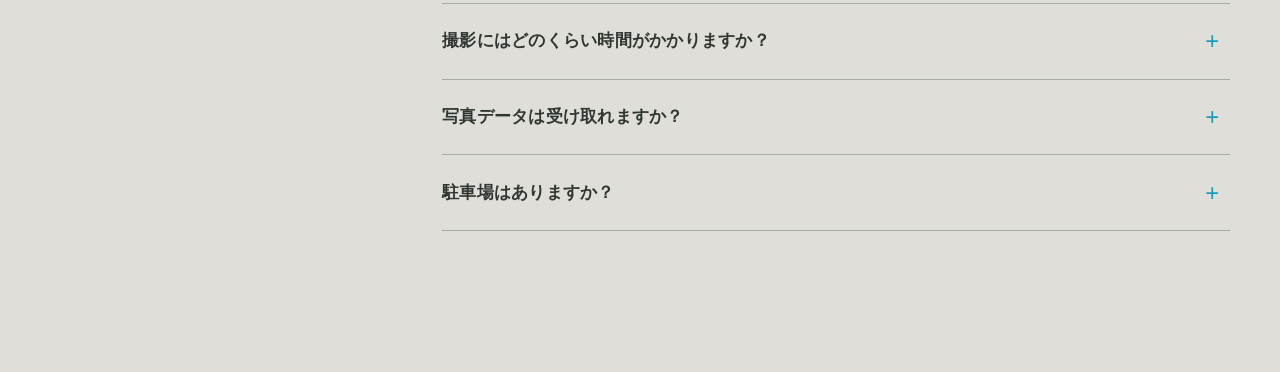
==== commit 481ffaa1: "Update plans, pricing, and studio information" ====
--- a/index.html
+++ b/index.html
@@ -24,7 +24,7 @@
       <div class="hero-intro">
         <p class="eyebrow">SINCE 2022 ・ KOMAE</p>
         <h1 id="hero-title"><span class="headline-line">いつもの通りで、</span><span class="headline-line">いつもと違う記念日を</span></h1>
-        <p class="hero-lead"><span class="copy-line">いつもの狛江通りで、大切な節目を写真に残しませんか。</span><span class="copy-line">七五三や家族の記念写真から、プロフィール・証明写真まで、お気軽にご相談ください。</span></p>
+        <p class="hero-lead"><span class="copy-line">いつもの狛江通りで、大切な節目を写真に残しませんか。</span><span class="copy-line">七五三や家族の記念写真から、プロフィール・証明写真まで、お気軽にご相談ください。</span><span class="copy-line">背景紙数色、背景布3種のシンプルなスタジオです。</span><span class="copy-line">家族写真はデータと写真プリント付きのプランをご用意しています。</span></p>
         <a class="text-link" href="#plans">撮影プラン・料金を見る <span aria-hidden="true">↓</span></a>
       </div>
 
@@ -51,7 +51,7 @@
         <article class="plan-card">
           <p class="plan-purpose">家族の節目を、ゆっくり残す</p>
           <h3>家族・記念写真</h3>
-          <p class="plan-price">35,000<span>円（税込）</span></p>
+          <p class="plan-price">33,000<span>円（税込）</span></p>
           <p>七五三・成人記念・入学・誕生日・兄弟・三世代写真など。ご夫婦での記念撮影に。</p>
           <ul><li>撮影 約60分</li><li>納品対象の全データ・50枚以上</li><li>お好きな写真のA4プリント2枚</li><li>時間内でお一人・兄弟・ご家族の撮影</li></ul>
           <p class="plan-note">お支度を済ませてご来店いただくプランです。</p>
@@ -60,8 +60,8 @@
         <article class="plan-card">
           <p class="plan-purpose">自分らしさを伝える一枚に</p>
           <h3>ポートレート・<br>プロフィール写真</h3>
-          <p class="plan-price">16,500<span>円（税込）</span></p>
-          <p>お仕事のプロフィール・SNS・お誕生日など、気軽なおひとり撮影に。</p>
+          <p class="plan-price">11,000<span>円（税込）</span></p>
+          <p>お仕事のプロフィール、生前遺影、気軽なおひとり撮影に。七五三当日にもどうぞ。</p>
           <ul><li>お一人・撮影 約20分</li><li>お好きな写真のデータ5枚</li><li>お着替えなし・背景1種類</li><li>プリントは別途オプション</li></ul>
           <p class="plan-note">衣装替えや全データをご希望の場合は、家族・記念写真プランをご利用ください。</p>
           <a class="plan-link" href="#reservation-form" data-plan="ポートレート・プロフィール写真">ポートレートを相談する →</a>
@@ -69,16 +69,25 @@
         <article class="plan-card">
           <p class="plan-purpose">提出先に合わせた写真を</p>
           <h3>証明写真</h3>
-          <p class="plan-price">2,500<span>円（税込）</span></p>
+          <p class="plan-price">3,500<span>円（税込）</span></p>
           <p>履歴書・パスポート・マイナンバーなど。用途と必要なサイズをお知らせください。</p>
           <ul><li>撮影＋プリント3枚</li><li>同じ写真・同じサイズでお渡し</li><li>データは含まれません</li></ul>
           <p class="plan-note">お渡し時間は事前にお問い合わせください。</p>
           <a class="plan-link" href="#reservation-form" data-plan="証明写真">証明写真を相談する →</a>
         </article>
+        <article class="plan-card">
+          <p class="plan-purpose">写真にまつわるお困りごとに</p>
+          <h3>その他、写真に関するお困りごと</h3>
+          <p class="plan-price">5,000<span>円より（税込）</span></p>
+          <p>大切な写真の修復、携帯電話からのデータの取り出しなどの実績があります。</p>
+          <ul><li>ご相談・作業 30分</li><li>状態や内容により料金をご案内</li><li>上手く撮れないなどのご相談も歓迎</li></ul>
+          <p class="plan-note">まずは内容をお聞かせください。</p>
+          <a class="plan-link" href="#reservation-form" data-plan="その他のご相談">写真のことを相談する →</a>
+        </article>
       </div>
       <aside class="dressing-box" aria-labelledby="dressing-title">
         <div><h3 id="dressing-title">店内でのお支度をご希望の方へ</h3>
-        <p class="dressing-price">41,000円（税込）<span> ＋ 外注着付け・ヘアセット代</span></p>
+        <p class="dressing-price">43,000円（税込）<span> ＋ 外注着付け・ヘアセット代</span></p>
         <p>家族・記念写真プランの内容に、お支度スペースの利用・準備片付け・手配対応を含みます。撮影とお支度は同じスペースで行います。</p>
         <p>外注費を含む総額をご予約確定前にご案内します。</p></div>
         <a class="plan-link" href="#reservation-form" data-plan="家族・記念写真（店内でお支度）">店内のお支度を相談する →</a>
@@ -140,7 +149,7 @@
       <div class="faq-list">
         <details>
           <summary>七五三や成人式の衣装を持ち込めますか？</summary>
-          <p>はい、お持ち込みいただけます。七五三の衣装はスタジオでもご用意しておりますので、ご相談ください。着付け・ヘアセットは外注で、事前見積もりとなります。店内でのお支度付きプランもございます。繁忙期は対応できない場合もございますので、お早めにご相談ください。</p>
+          <p>はい、お持ち込みいただけます。七五三の衣装はスタジオでもご用意しておりますので、ご相談ください。着付け・ヘアセットは外注で、事前見積もりとなります。店内でのお支度付きプランもございます。向かいのアトリエKさんの着付けをおすすめいたします。繁忙期は対応できない場合もございますので、お早めにご相談ください。</p>
         </details>
         <details>
           <summary>家族や兄弟も一緒に撮影できますか？</summary>
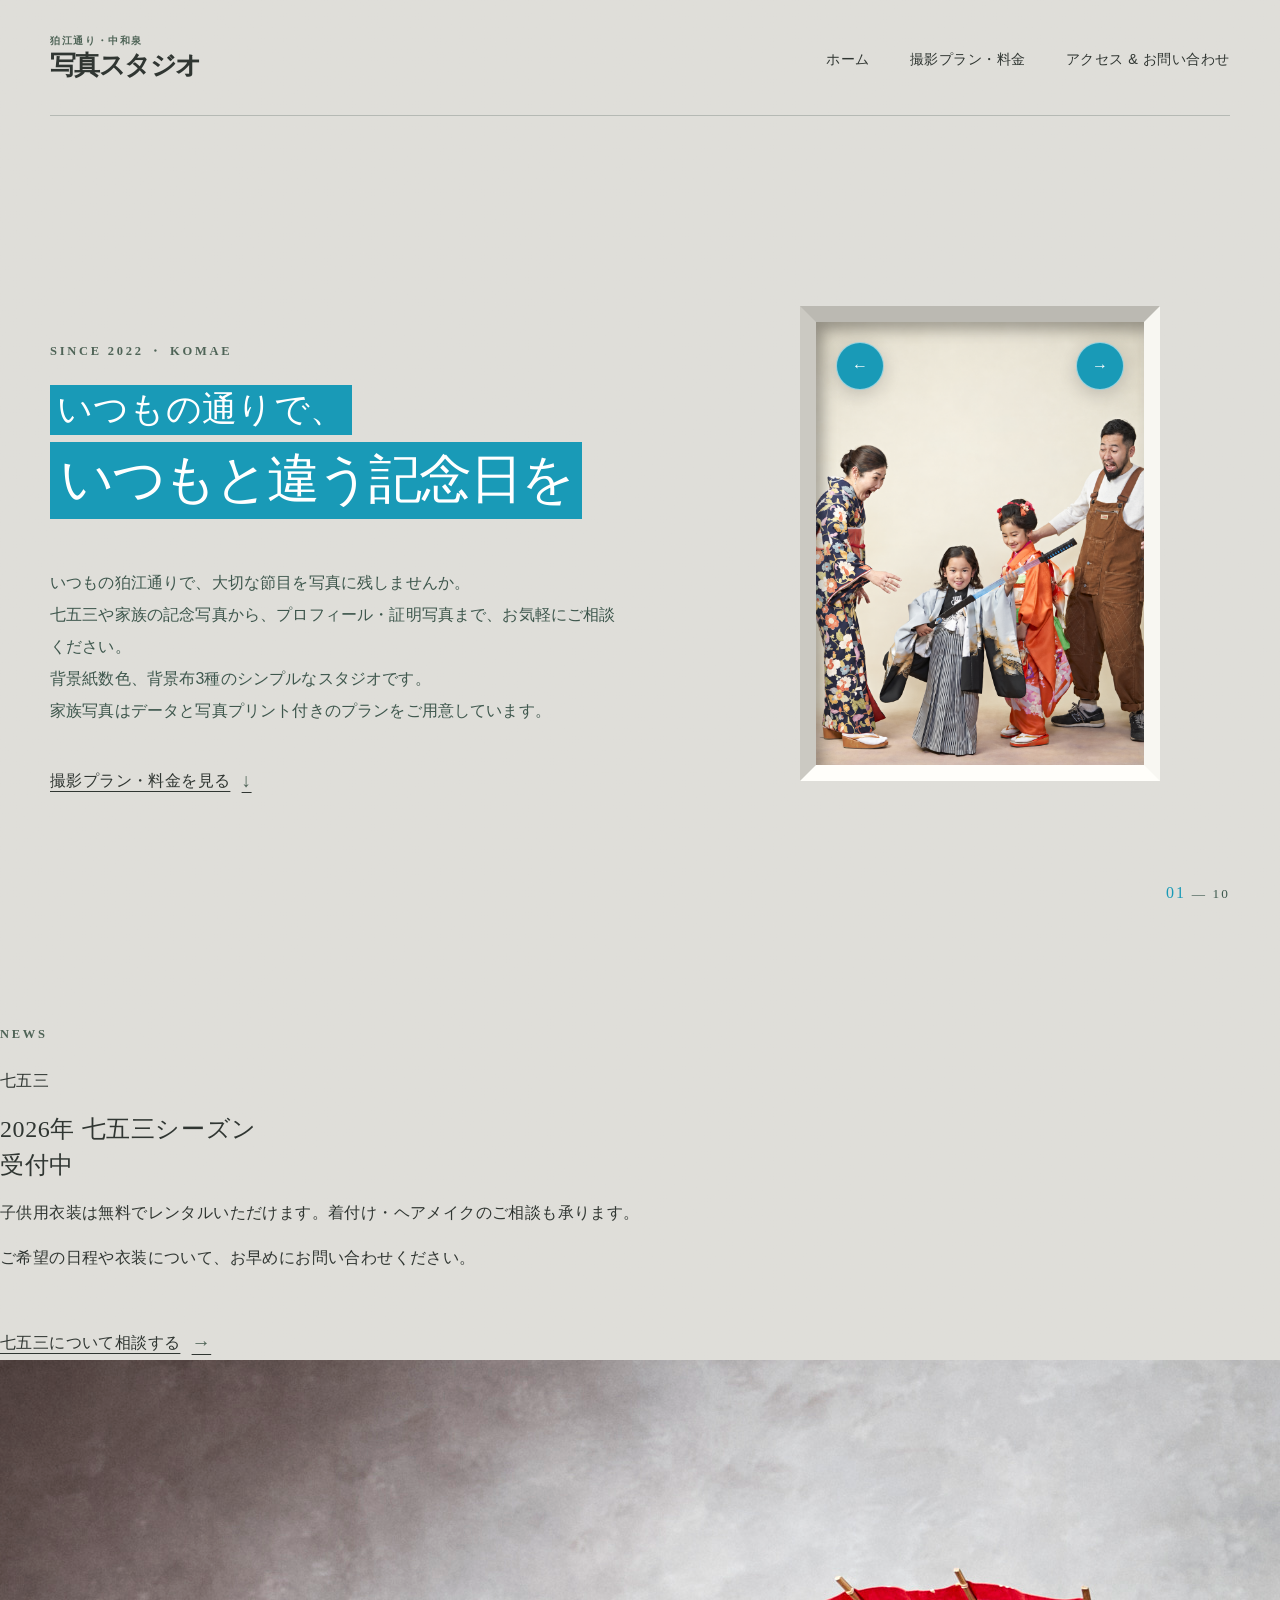
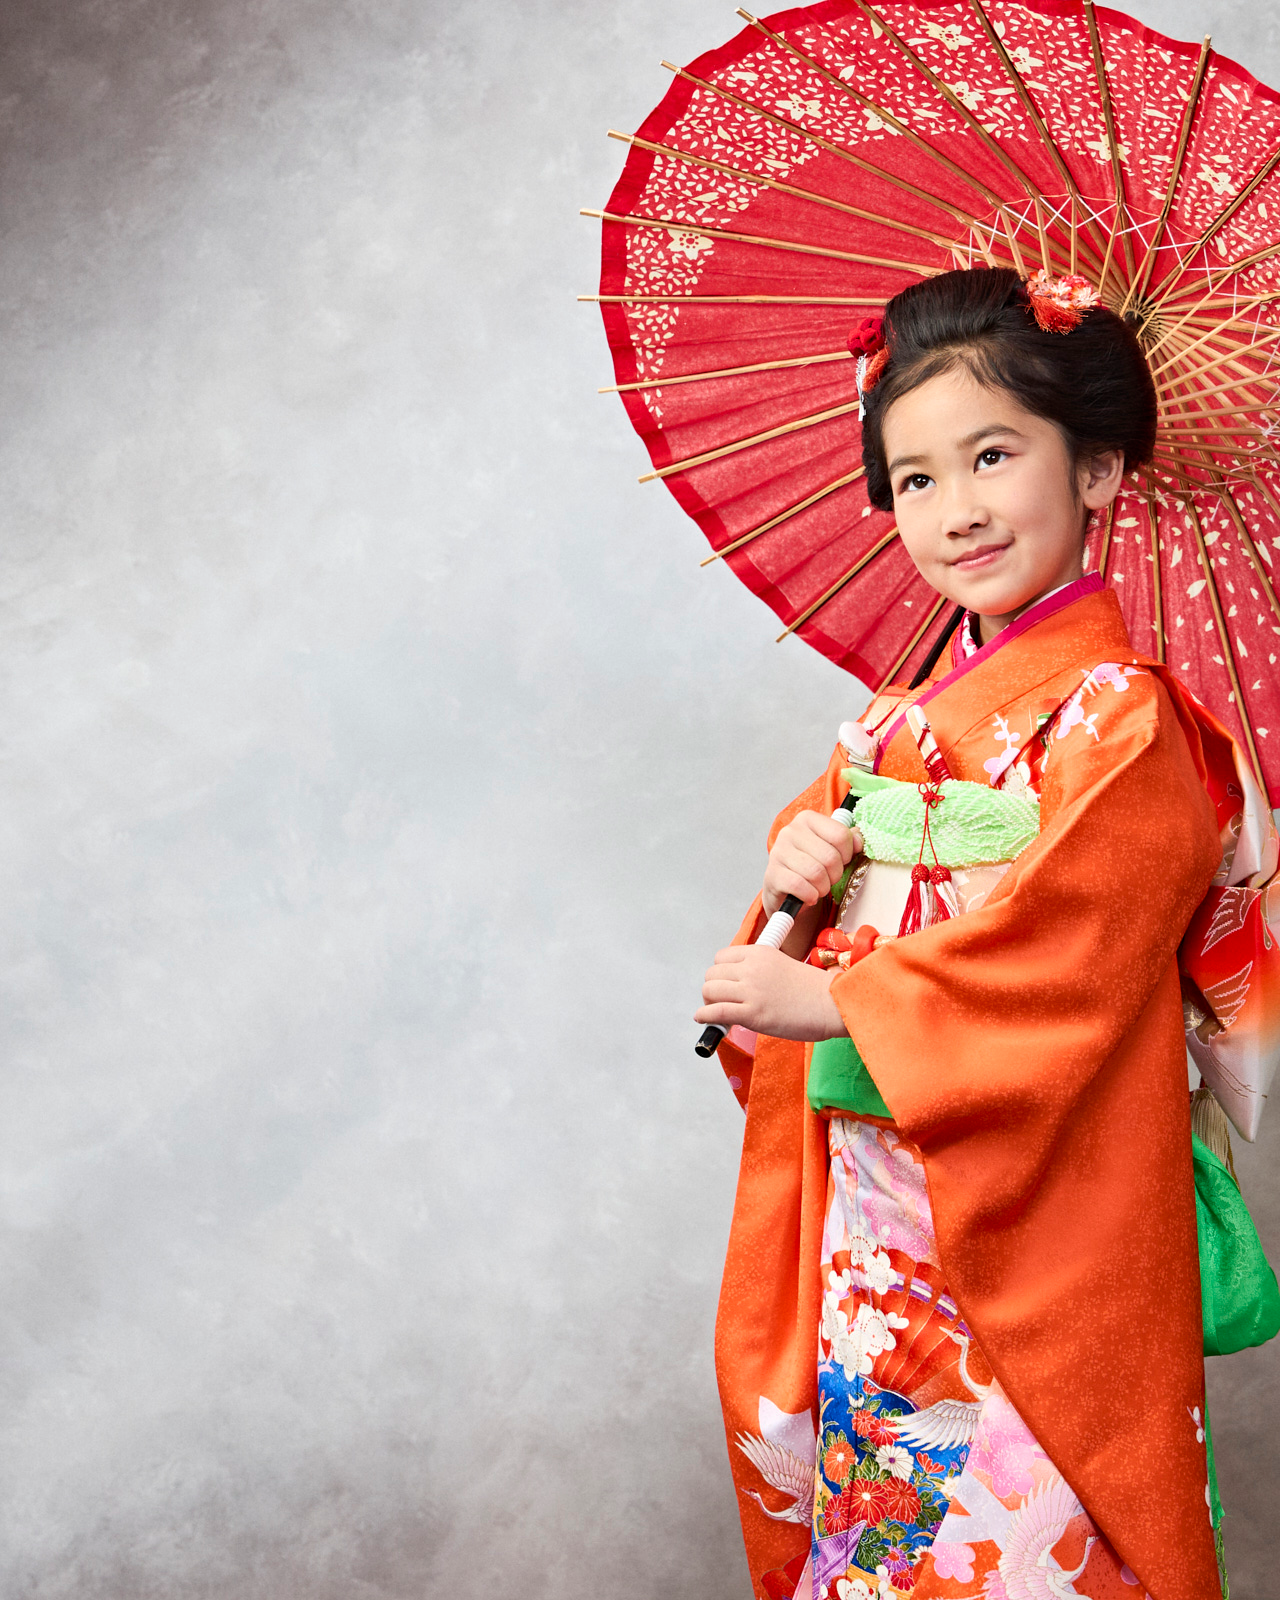
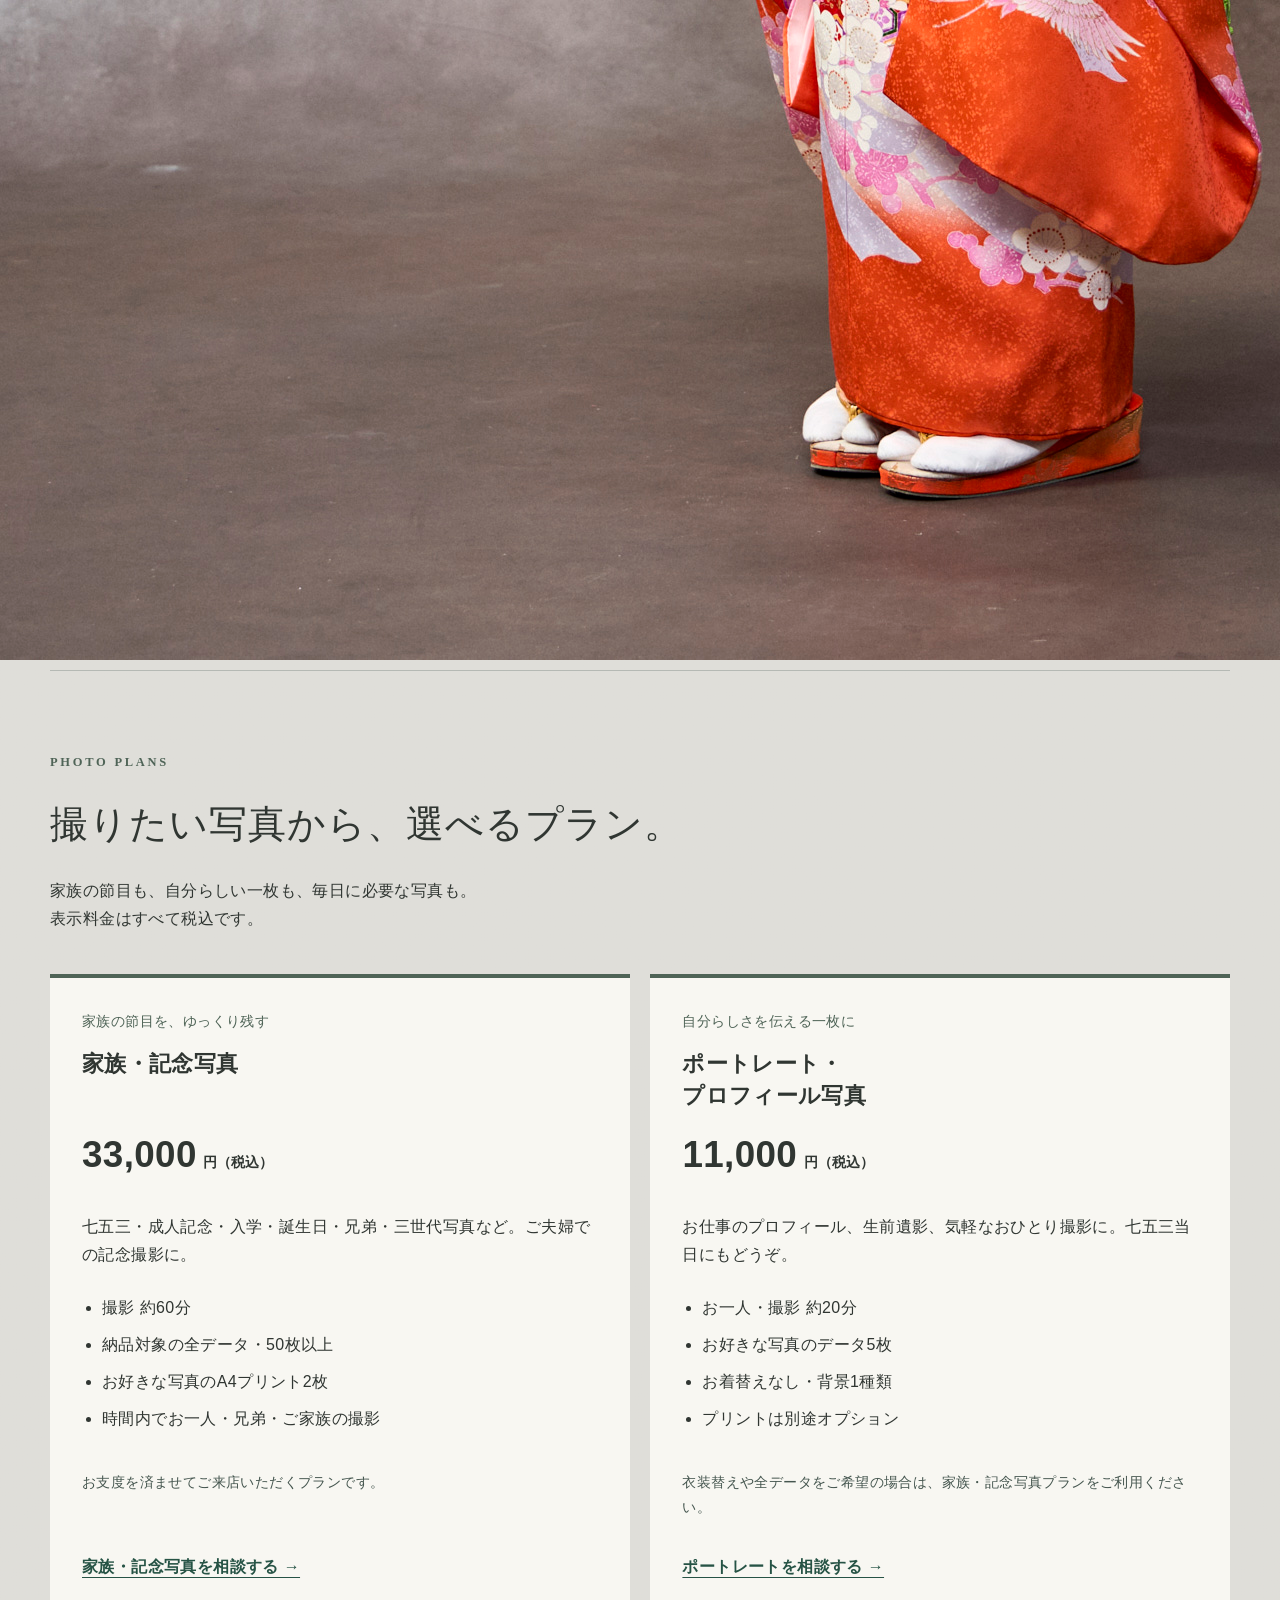
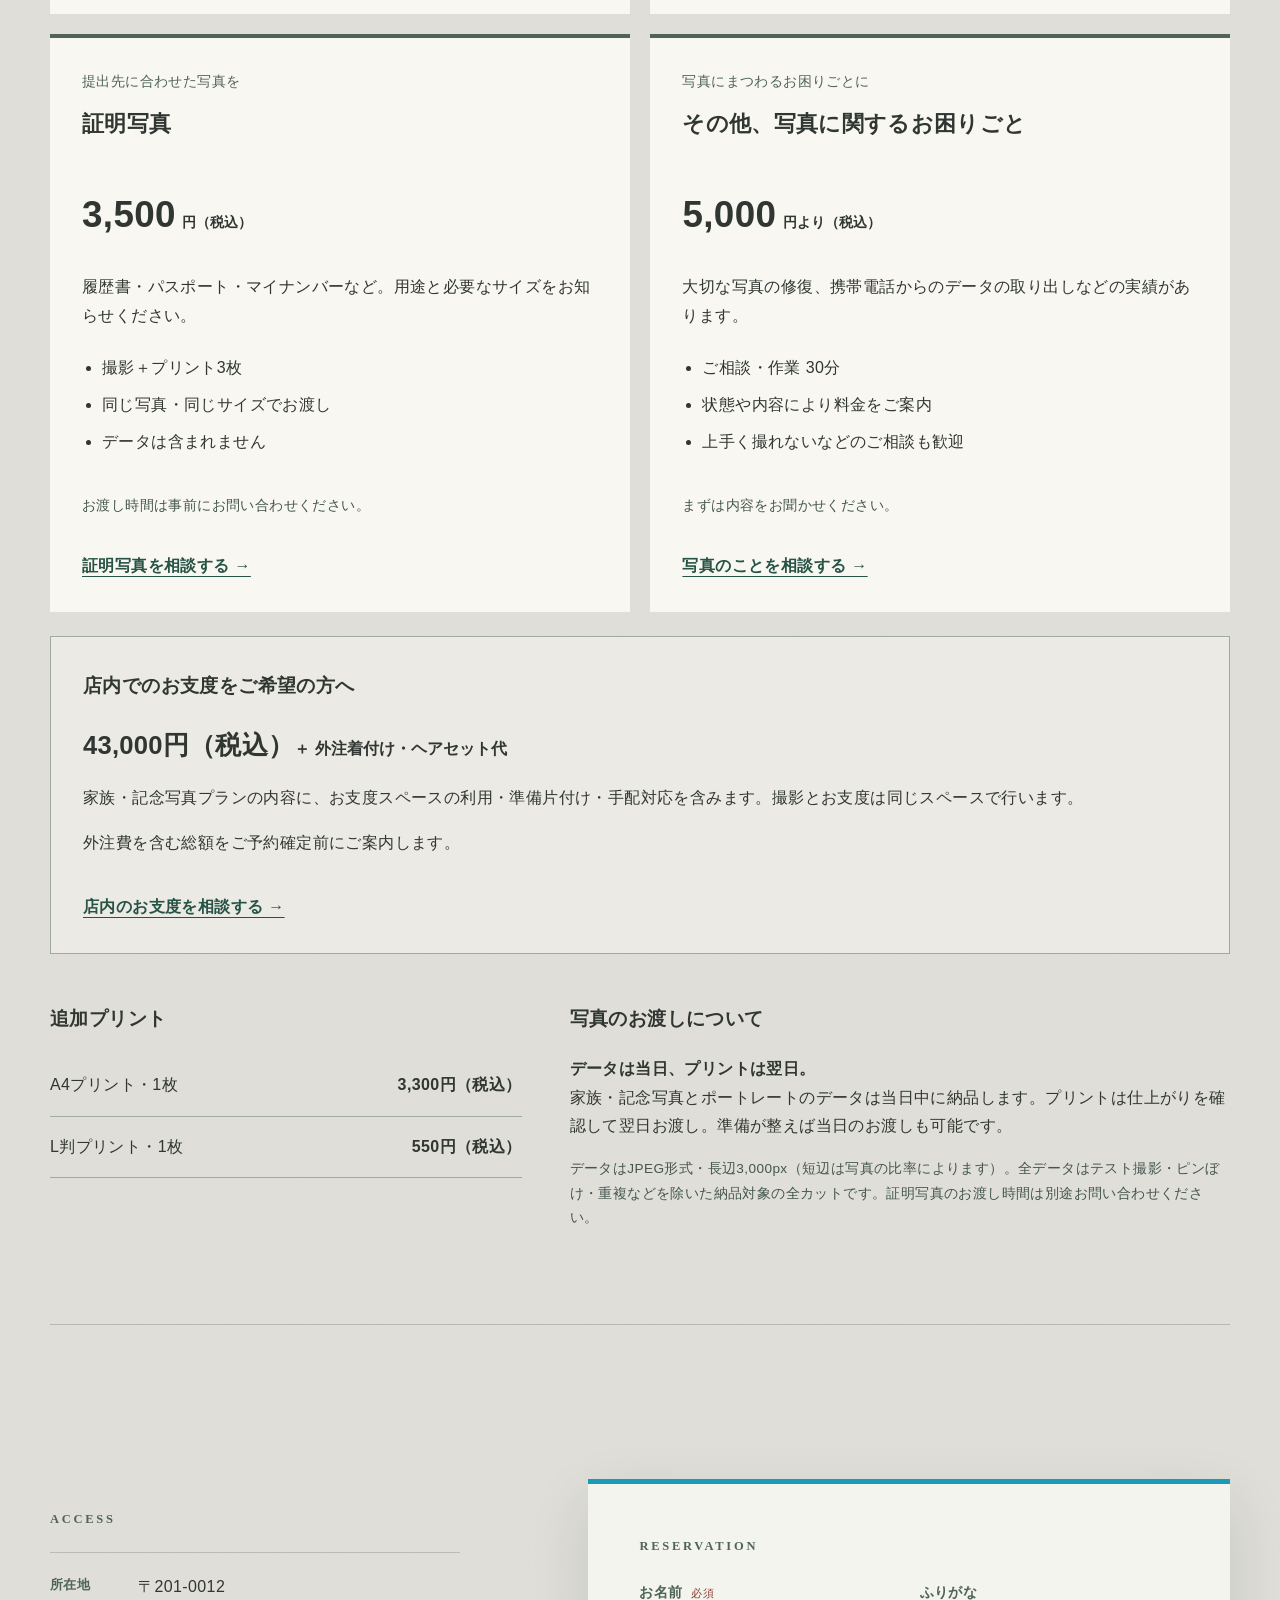
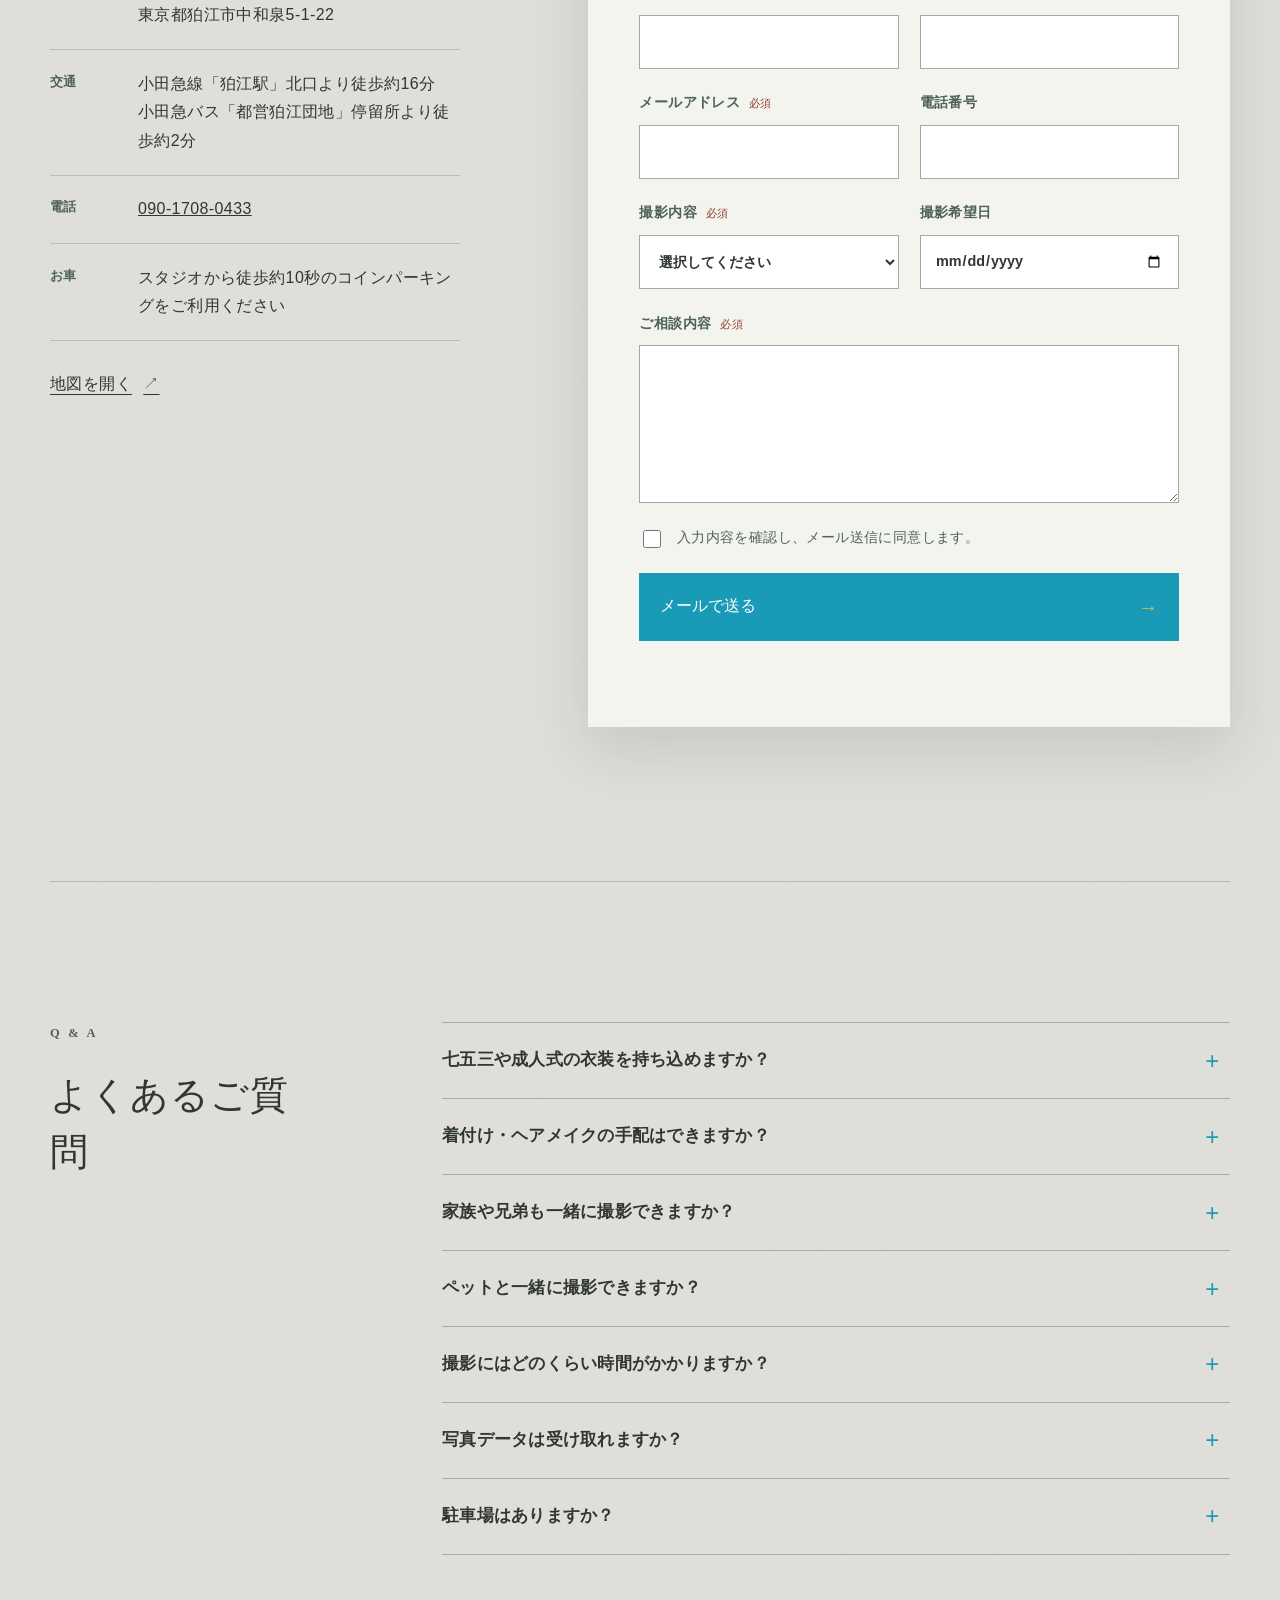
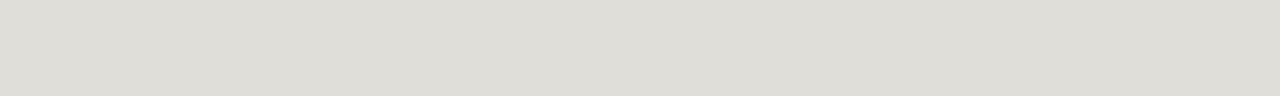
==== commit e13ba254: "Add 2026 Shichi-Go-San news and dressing FAQ" ====
--- a/index.html
+++ b/index.html
@@ -43,6 +43,22 @@
       </div>
     </section>
 
+    <section class="news-section" aria-labelledby="news-title">
+      <p class="eyebrow">NEWS</p>
+      <article class="season-news-card">
+        <div class="season-news-copy">
+          <p class="news-kicker">七五三</p>
+          <h2 id="news-title">2026年 七五三シーズン<br>受付中</h2>
+          <p>子供用衣装は無料でレンタルいただけます。着付け・ヘアメイクのご相談も承ります。</p>
+          <p class="news-note">ご希望の日程や衣装について、お早めにお問い合わせください。</p>
+          <a class="text-link" href="#reservation-form" data-plan="家族・記念写真（お支度済み）">七五三について相談する <span aria-hidden="true">→</span></a>
+        </div>
+        <div class="season-news-image">
+          <img src="assets/gallery-03.jpg" alt="和傘を持った橙色の着物の七五三記念写真">
+        </div>
+      </article>
+    </section>
+
     <section id="plans" class="plans-section" aria-labelledby="plans-title">
       <p class="eyebrow">PHOTO PLANS</p>
       <h2 id="plans-title">撮りたい写真から、選べるプラン。</h2>
@@ -149,7 +165,11 @@
       <div class="faq-list">
         <details>
           <summary>七五三や成人式の衣装を持ち込めますか？</summary>
-          <p>はい、お持ち込みいただけます。七五三の衣装はスタジオでもご用意しておりますので、ご相談ください。着付け・ヘアセットは外注で、事前見積もりとなります。店内でのお支度付きプランもございます。向かいのアトリエKさんの着付けをおすすめいたします。繁忙期は対応できない場合もございますので、お早めにご相談ください。</p>
+          <p>はい、お持ち込みいただけます。七五三の子供用衣装は無料でレンタルもいただけます。衣装については事前にご相談ください。</p>
+        </details>
+        <details>
+          <summary>着付け・ヘアメイクの手配はできますか？</summary>
+          <p>はい。向かいのアトリエKさんの着付けがおすすめです。ほかにも、信頼できるヘアメイク・着付けの方をご紹介できます。外注費を含む総額は、ご予約確定前にご案内します。七五三シーズンなどは予約が埋まりやすいため、お早めにご相談ください。</p>
         </details>
         <details>
           <summary>家族や兄弟も一緒に撮影できますか？</summary>
--- a/style.css
+++ b/style.css
@@ -200,7 +200,7 @@
 .plans-section { width: min(calc(100% - 64px), var(--max-width)); margin: 0 auto; padding: 5rem 0; border-top: 1px solid rgba(35,54,47,.22); scroll-margin-top: 2rem; }
 .plans-section h2 { font-size: clamp(1.7rem, 3vw, 2.7rem); }
 .plans-intro { margin: 1.5rem 0 2.5rem; }
-.plan-grid { display: grid; grid-template-columns: repeat(3,minmax(0,1fr)); gap: 1.3rem; }
+.plan-grid { display: grid; grid-template-columns: repeat(2,minmax(0,1fr)); gap: 1.3rem; }
 .plan-card { display: flex; flex-direction: column; padding: 2rem; background: #f8f7f2; border-top: 4px solid var(--green); }
 .plan-purpose { color: var(--green); font-size: .85rem; margin: 0 0 .8rem; }
 .plan-card h3 { font-family: var(--serif); font-size: 1.35rem; line-height: 1.5; letter-spacing: .015em; margin: 0; min-height: 4.1rem; }
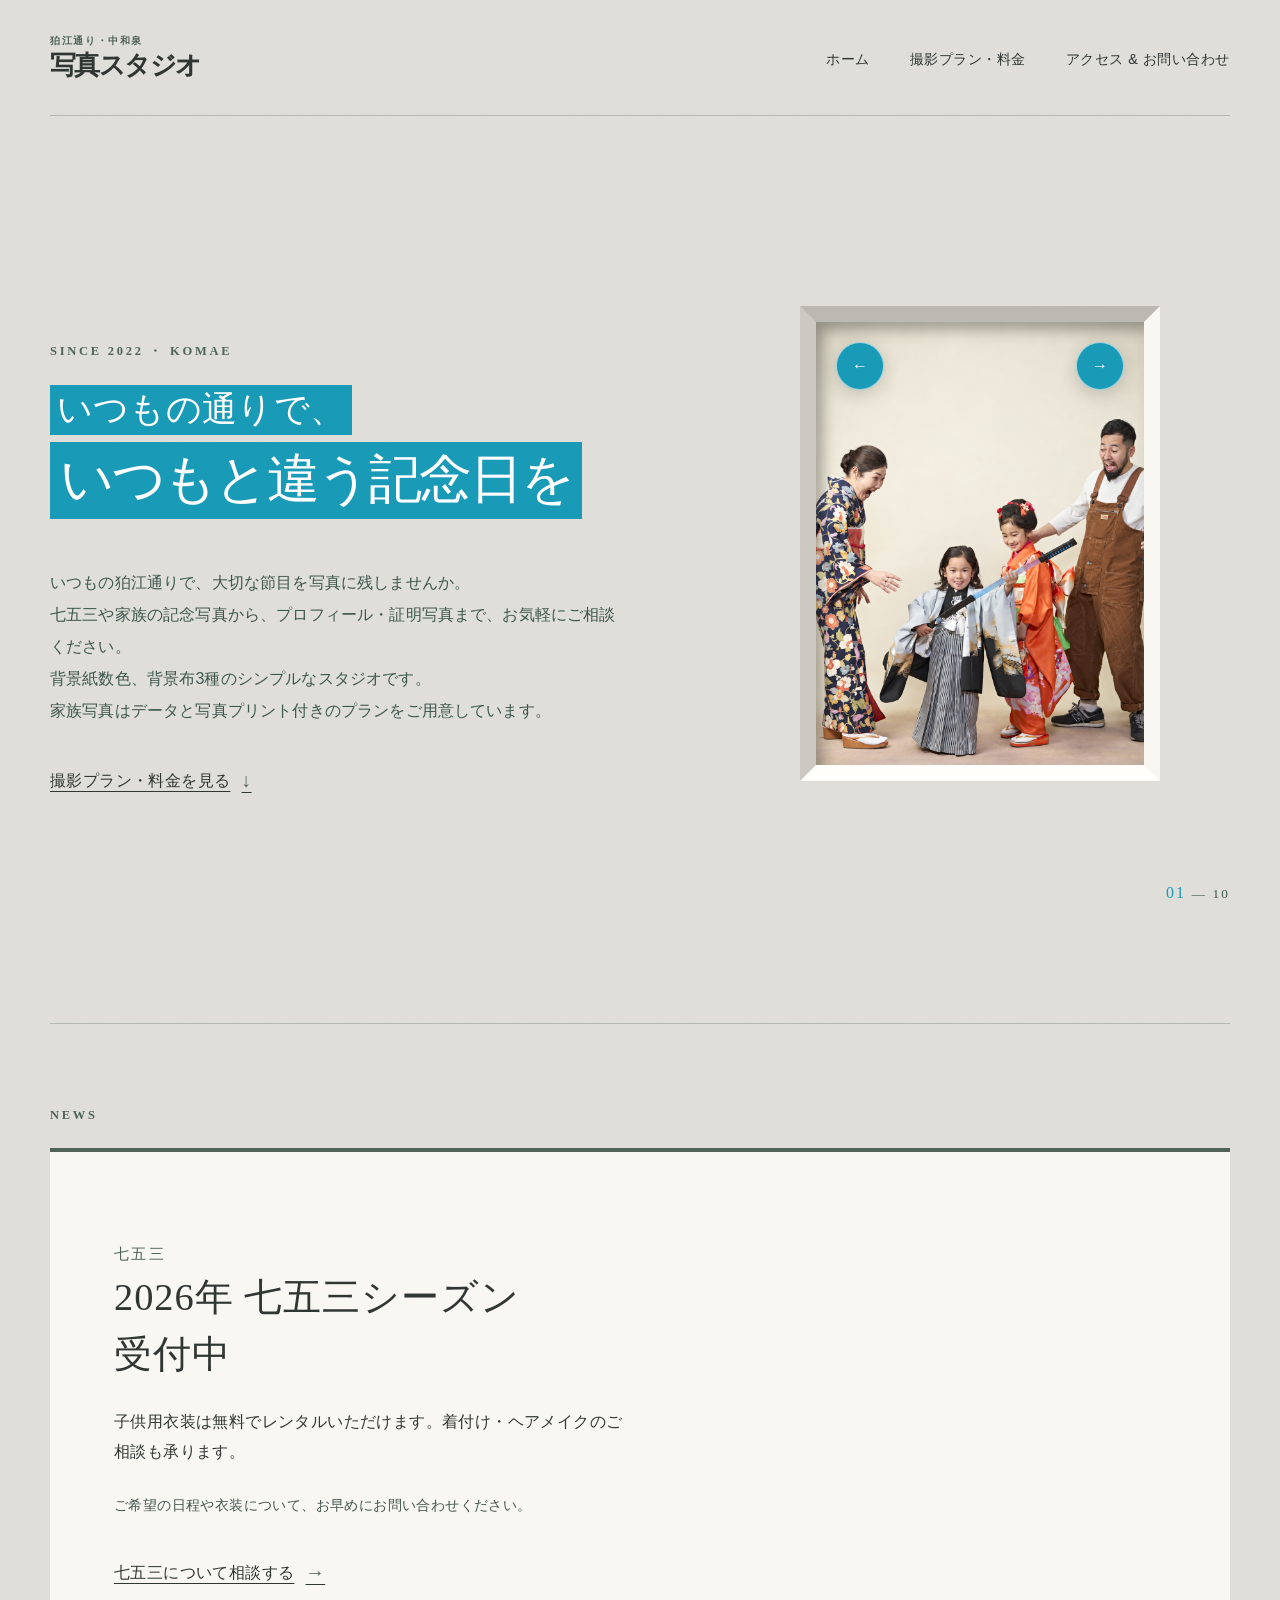
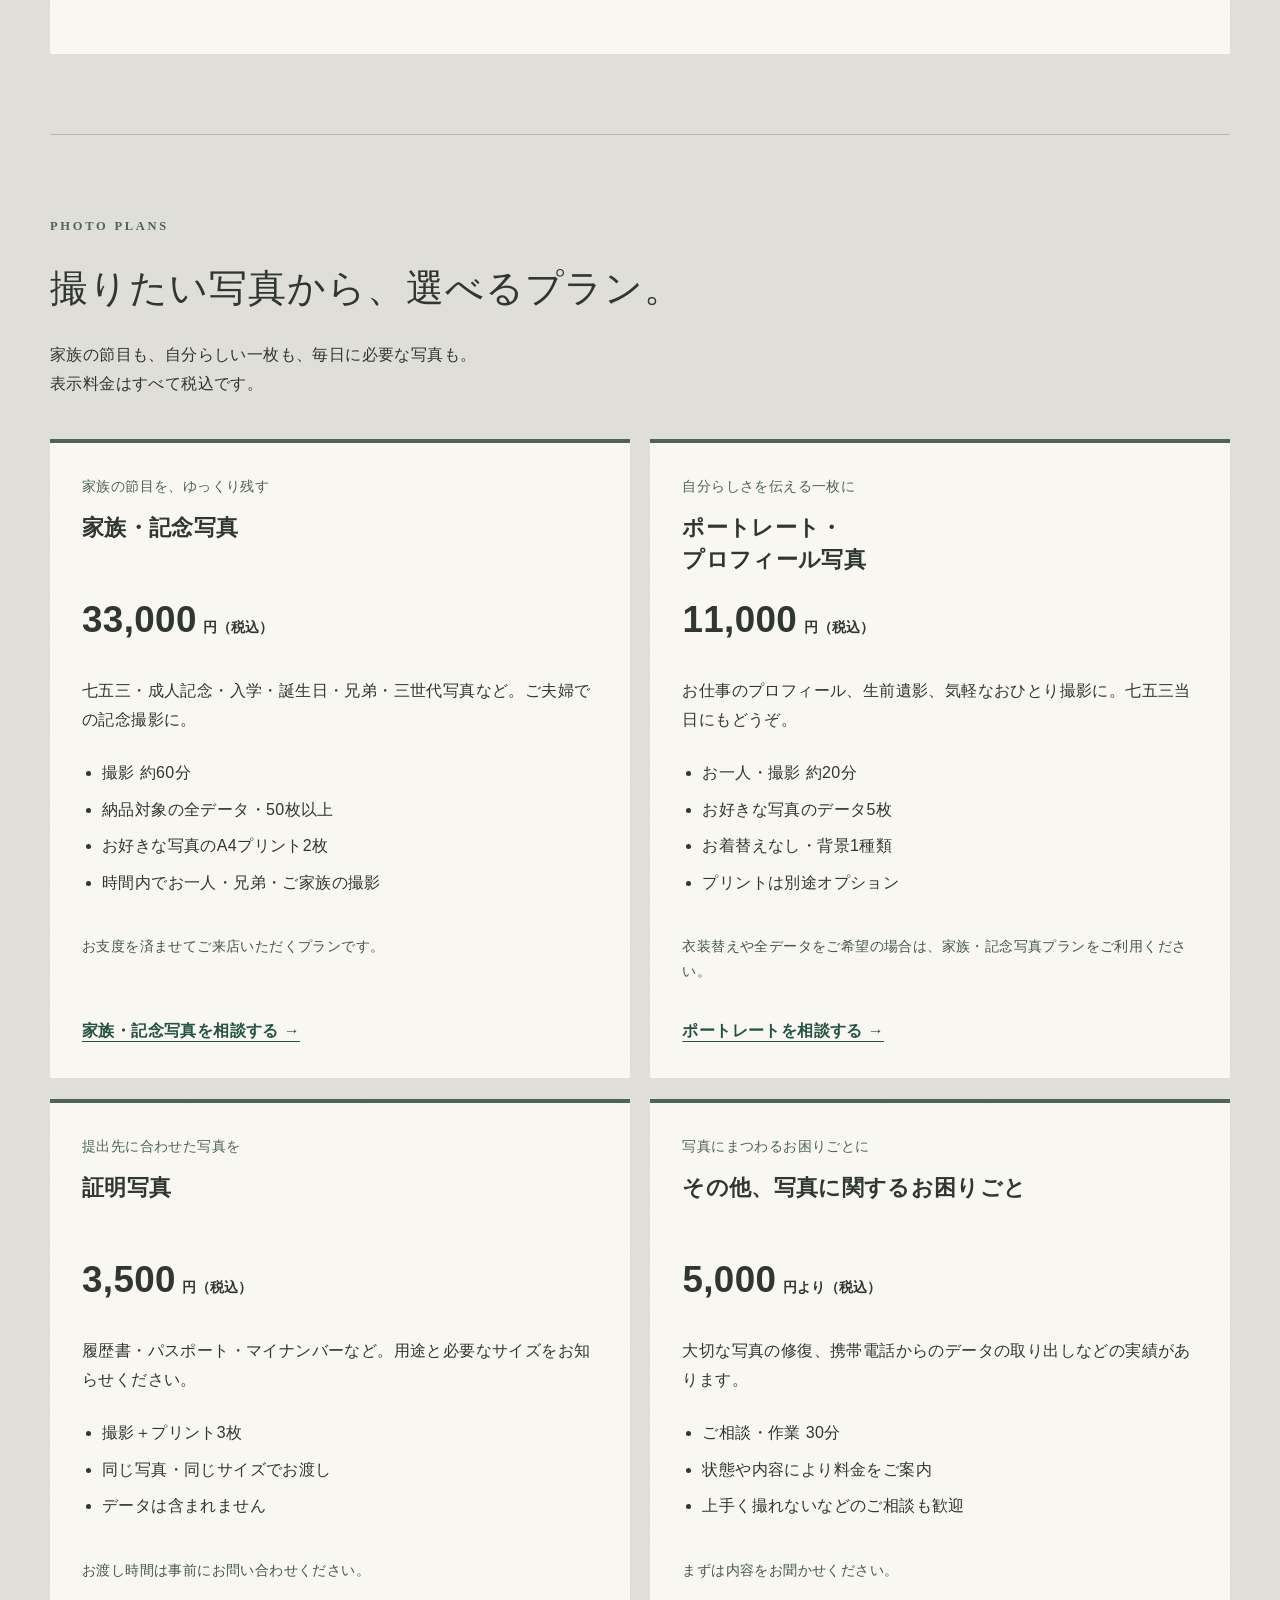
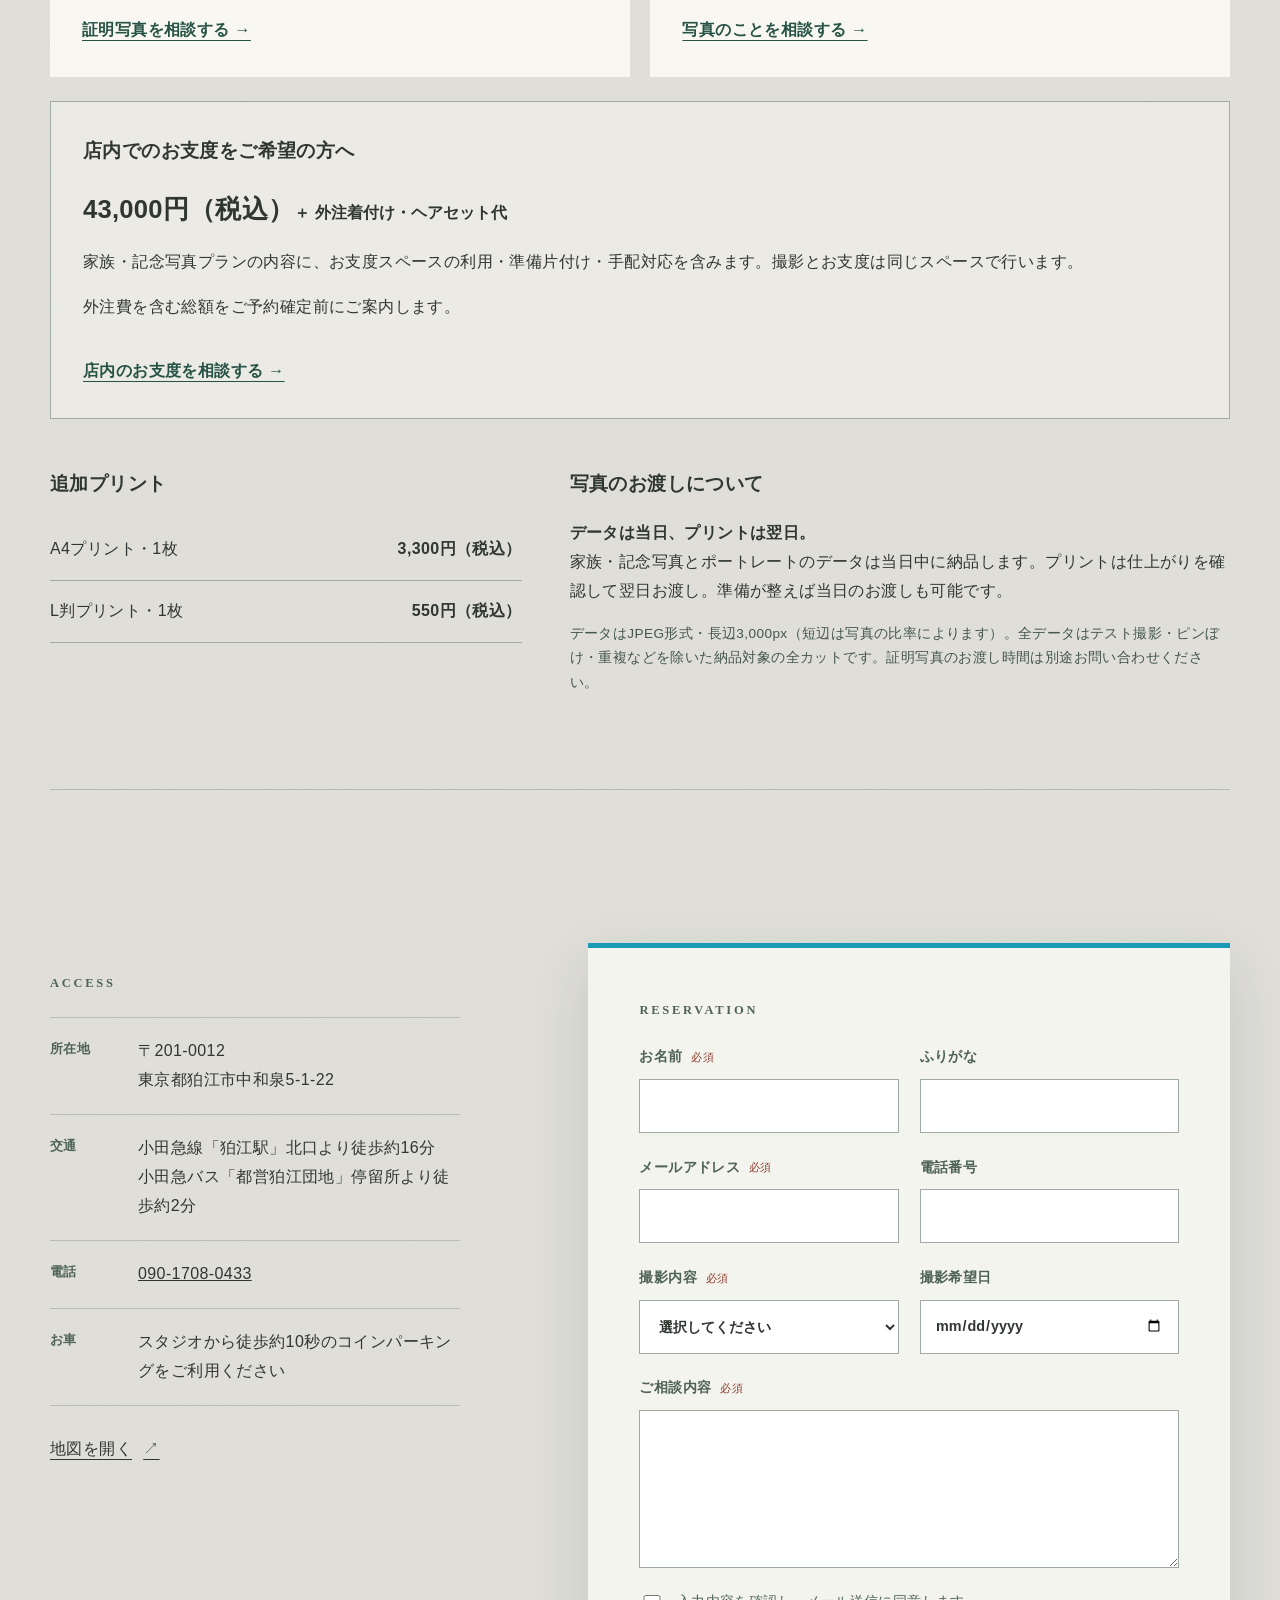
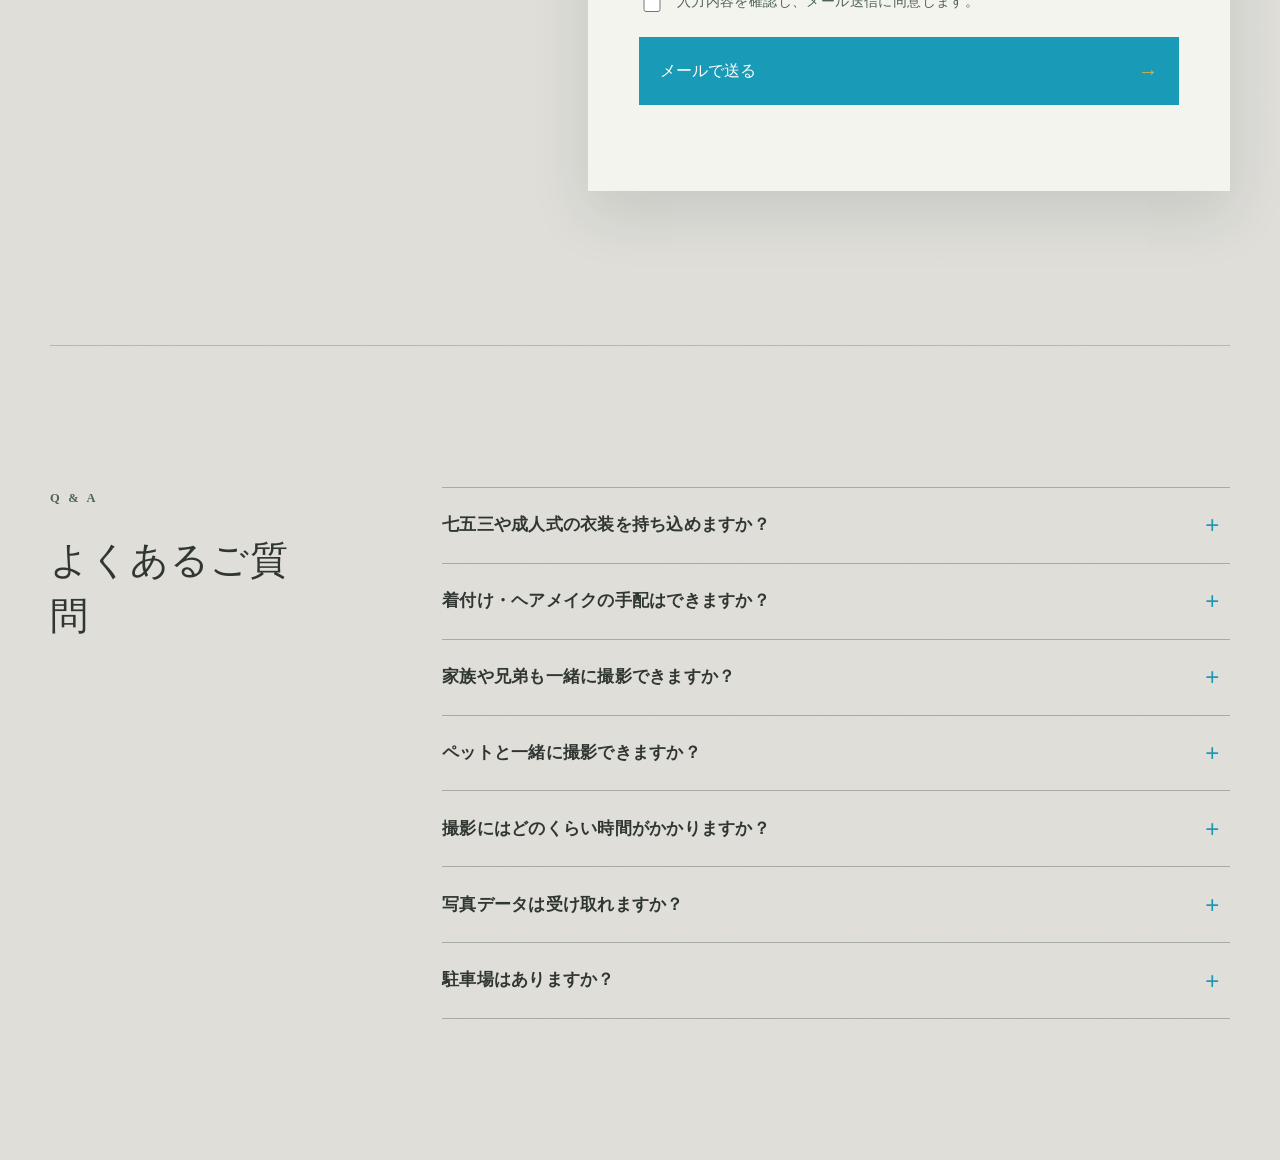
==== commit 993c9526: "Make Shichi-Go-San news text-only" ====
--- a/index.html
+++ b/index.html
@@ -53,9 +53,6 @@
           <p class="news-note">ご希望の日程や衣装について、お早めにお問い合わせください。</p>
           <a class="text-link" href="#reservation-form" data-plan="家族・記念写真（お支度済み）">七五三について相談する <span aria-hidden="true">→</span></a>
         </div>
-        <div class="season-news-image">
-          <img src="assets/gallery-03.jpg" alt="和傘を持った橙色の着物の七五三記念写真">
-        </div>
       </article>
     </section>
 
--- a/style.css
+++ b/style.css
@@ -155,12 +155,23 @@
 .redirect-page { min-height: 100vh; display: grid; place-items: center; }
 .redirect-page main { padding: 2rem; text-align: center; }
 
+.news-section { width: min(calc(100% - 64px), var(--max-width)); margin: 0 auto; padding: 5rem 0; border-top: 1px solid rgba(35,54,47,.22); }
+.season-news-card { display: grid; grid-template-columns: 1.1fr .9fr; overflow: hidden; background: #f8f7f2; border-top: 4px solid var(--green); }
+.season-news-copy { padding: clamp(2rem, 5vw, 4rem); }
+.news-kicker { margin: 0 0 .9rem; color: var(--green); font-family: var(--serif); font-size: .95rem; letter-spacing: .16em; }
+.season-news-copy h2 { font-size: clamp(1.8rem, 3vw, 2.8rem); }
+.season-news-copy p { max-width: 36rem; margin: 1.5rem 0 0; line-height: 1.9; }
+.season-news-copy .news-note { color: #45564f; font-size: .9rem; }
+.season-news-image { min-height: 330px; }
+.season-news-image img { width: 100%; height: 100%; object-fit: cover; object-position: center; }
+/* Cloudflare deployment refresh */
+
 @media (max-width: 1050px) {
   .site-header { width: min(calc(100% - 40px), var(--max-width)); min-height: 98px; }
   .brand-copy strong { font-size: 1.42rem; }
   .main-nav { gap: 1.4rem; }
   .main-nav a { padding: 2rem 0 1.8rem; font-size: .78rem; }
-  .hero, .contact-section, .faq-section { width: min(calc(100% - 40px), var(--max-width)); }
+  .hero, .news-section, .contact-section, .faq-section { width: min(calc(100% - 40px), var(--max-width)); }
   .hero { min-height: auto; grid-template-columns: 1fr; gap: 5rem; padding: 6rem 0 7rem; }
   .hero-intro { max-width: 650px; }
   .portrait-stage { width: min(100%, 520px); justify-self: center; }
@@ -176,6 +187,10 @@
   .hero h1 { font-size: clamp(2rem, 7.7vw, 2.6rem); line-height: 1.3; }
   .headline-line { width: fit-content; white-space: normal; }
   .hero-lead { margin-top: 2.2rem; }
+  .news-section { padding: 3.5rem 0; }
+  .season-news-card { grid-template-columns: 1fr; }
+  .season-news-copy { padding: 1.6rem; }
+  .season-news-image { min-height: 260px; }
   .copy-line { display: inline; }
   .copy-line + .copy-line::before { content: " "; }
   .antique-frame { box-shadow: none; }
@@ -221,12 +236,6 @@
 @media(max-width:1050px) { .plans-section { width: calc(100% - 40px); } .plan-grid { grid-template-columns: 1fr; } .plan-card h3 { min-height: auto; } }
 @media(max-width:580px) { .plans-section { padding: 3rem 0; } .plan-card,.dressing-box { padding: 1.4rem; } .plan-details { grid-template-columns: 1fr; gap: 2rem; } .main-nav { flex-wrap: wrap; gap: .8rem; } }
 
-/* Center the child while keeping the outstretched hands inside the frame. */
-.frame-inner img[src$="gallery-02.jpg"] {
-  object-position: center;
-  transform: scale(1.12) translateY(-5%);
-}
-
 @media (max-width: 580px) {
   body { line-height: 1.65; }
   .hero-lead { line-height: 1.7; margin-top: 1.5rem; }
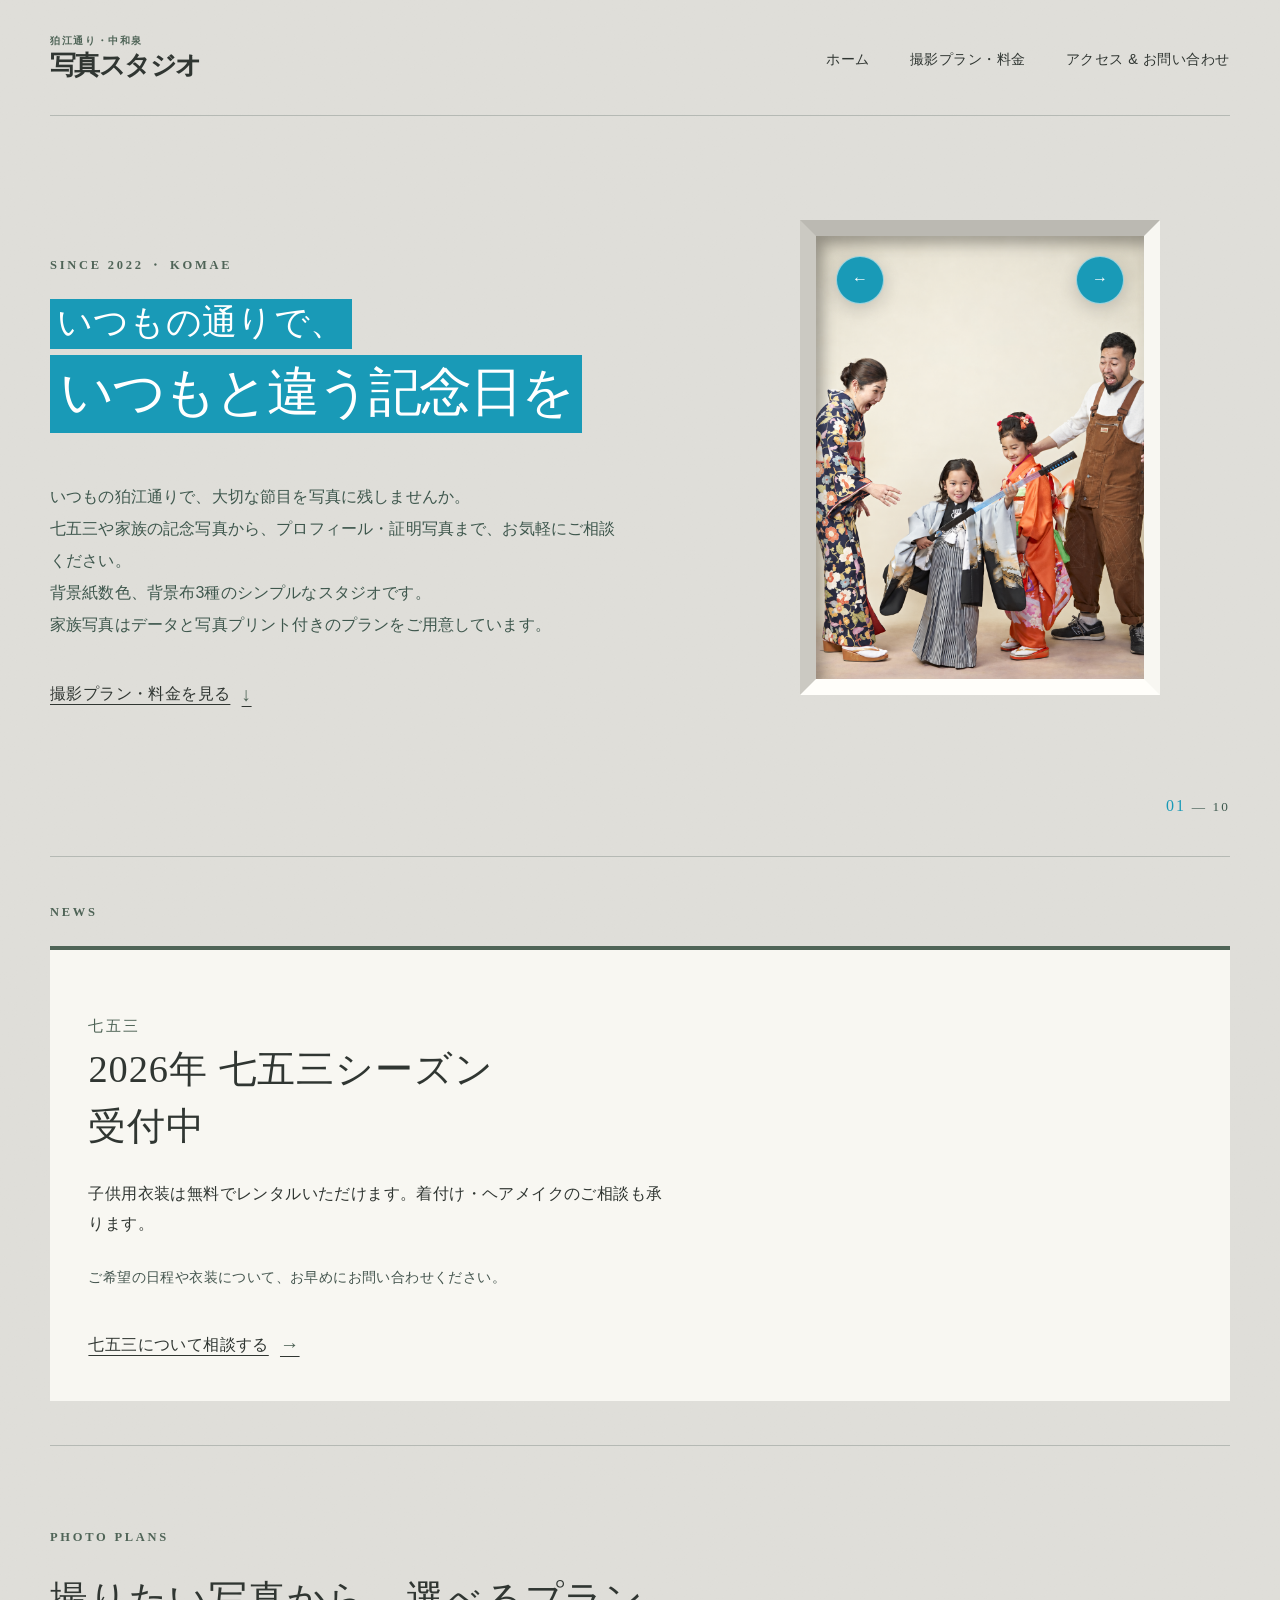
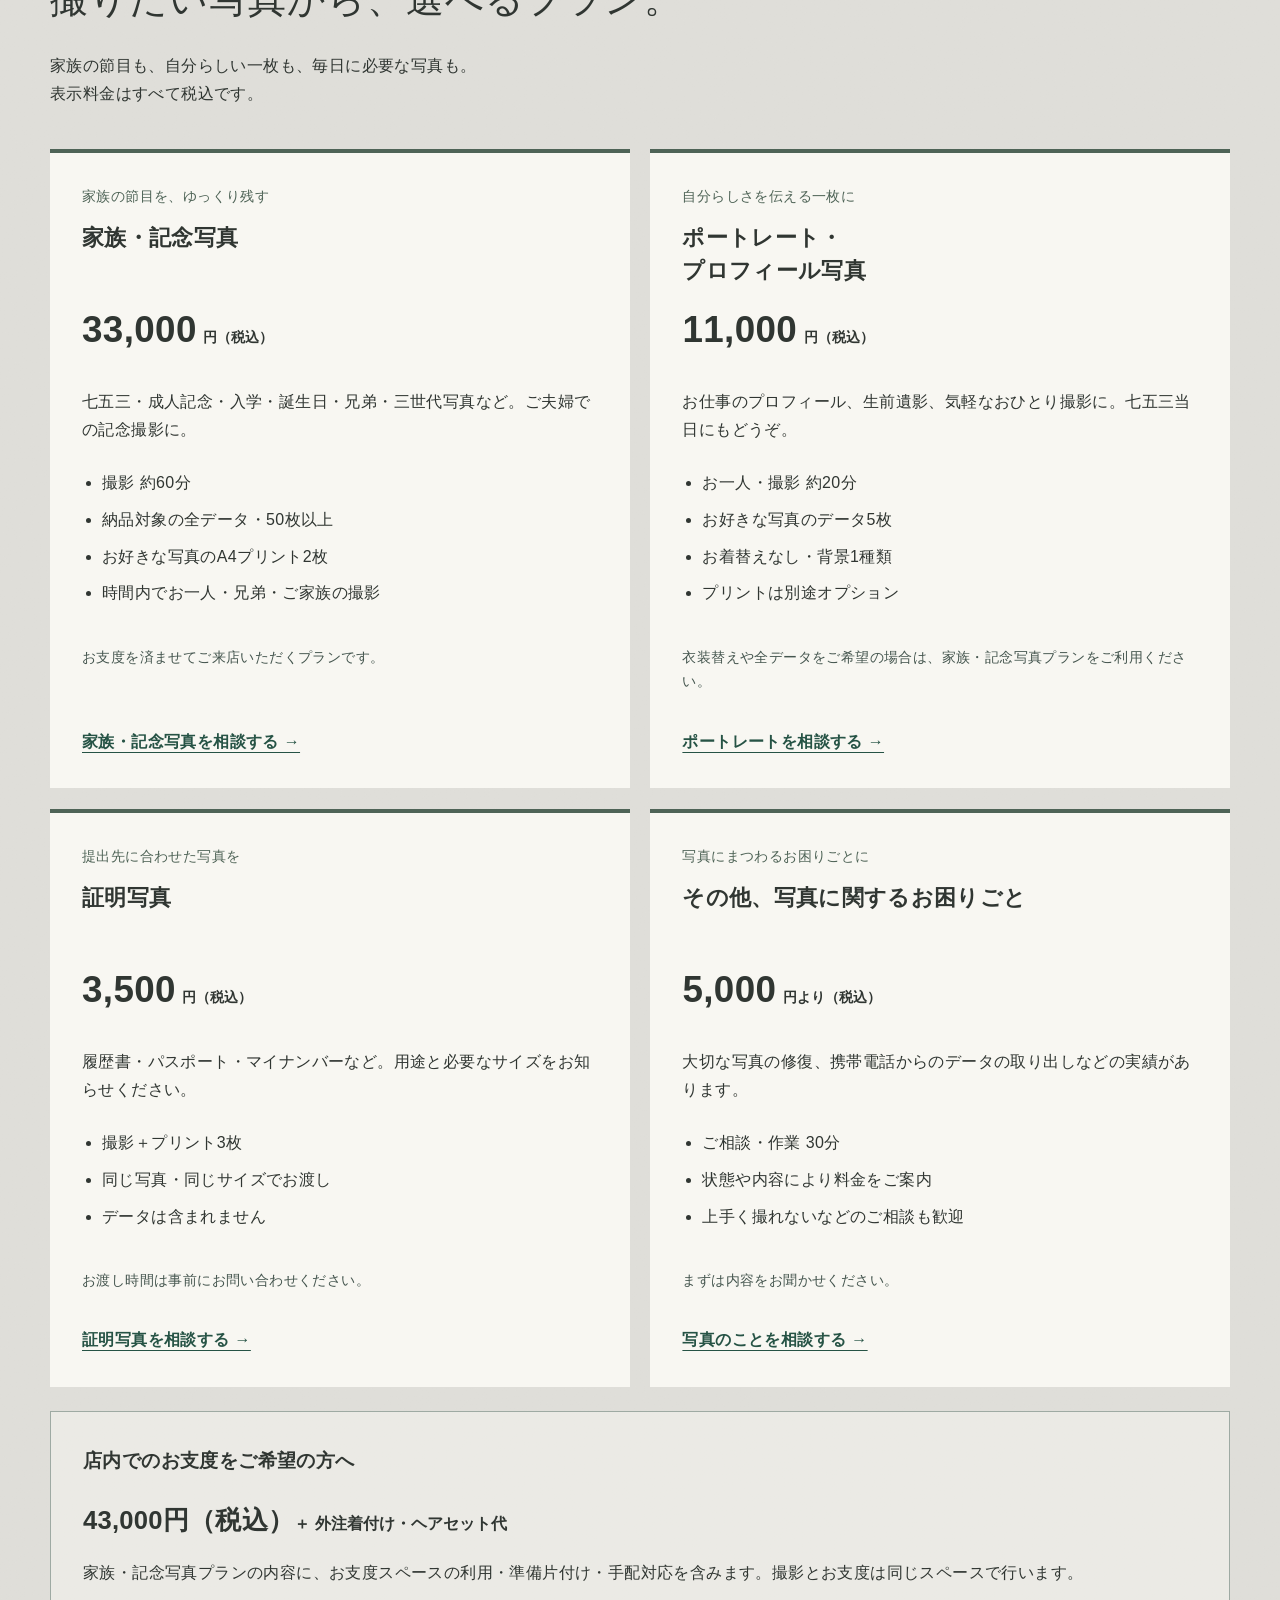
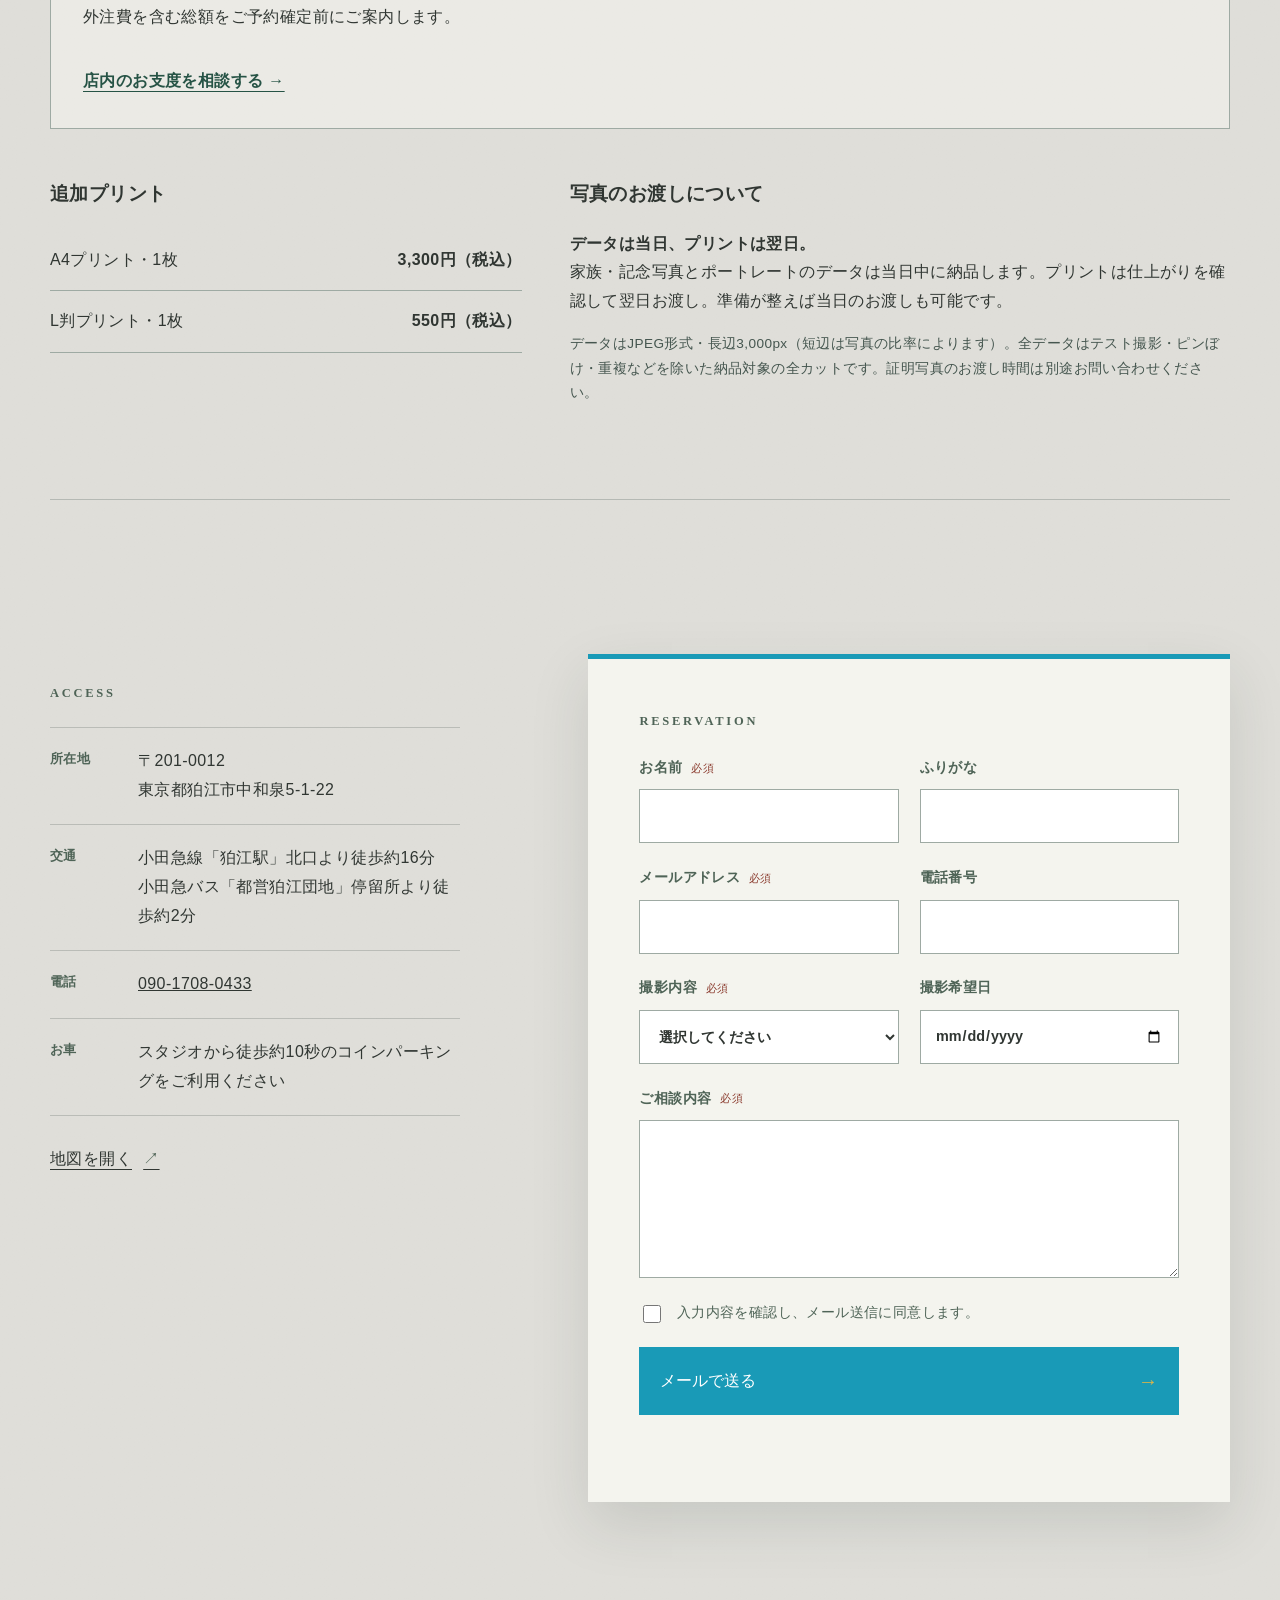
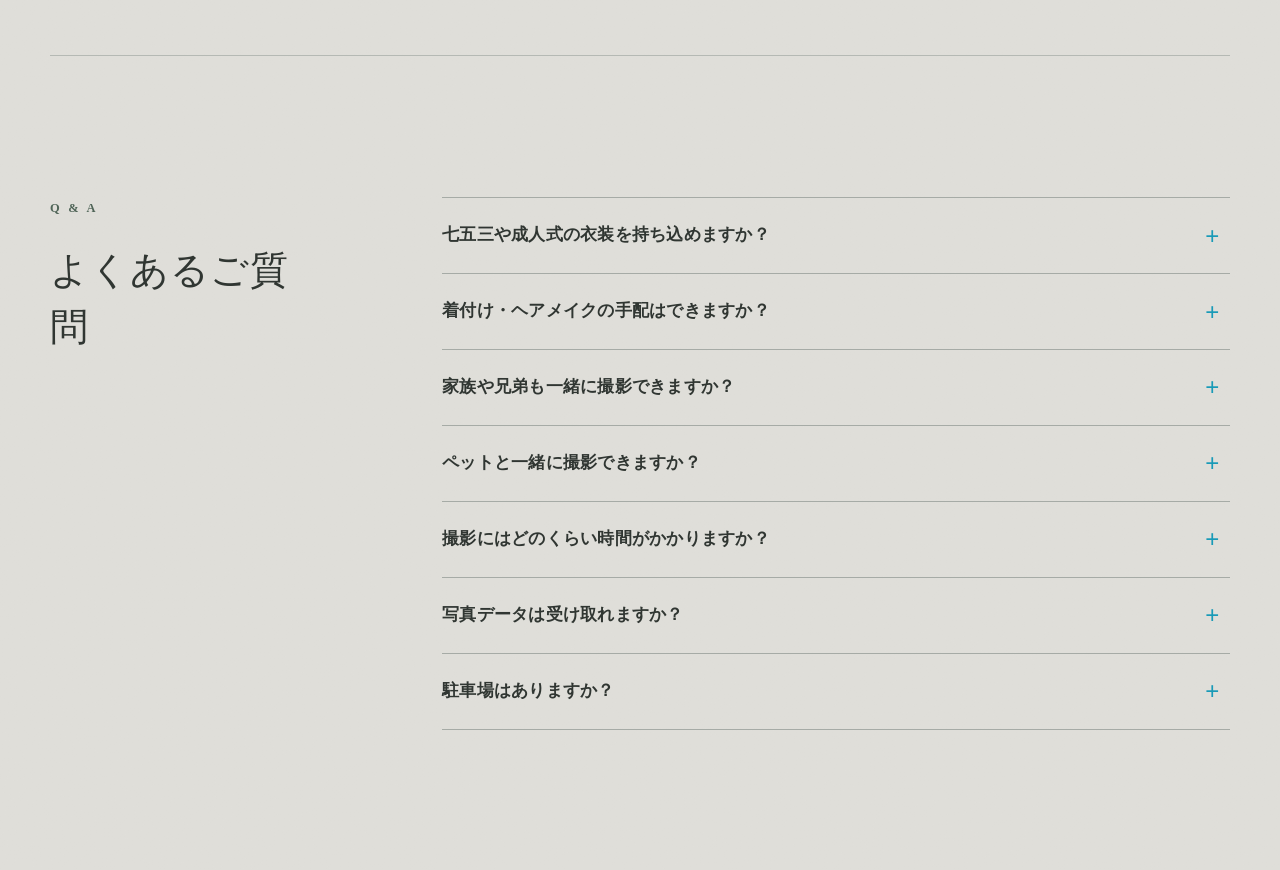
==== commit a4f0da0c: "Prevent short Japanese line endings" ====
--- a/index.html
+++ b/index.html
@@ -24,7 +24,7 @@
       <div class="hero-intro">
         <p class="eyebrow">SINCE 2022 ・ KOMAE</p>
         <h1 id="hero-title"><span class="headline-line">いつもの通りで、</span><span class="headline-line">いつもと違う記念日を</span></h1>
-        <p class="hero-lead"><span class="copy-line">いつもの狛江通りで、大切な節目を写真に残しませんか。</span><span class="copy-line">七五三や家族の記念写真から、プロフィール・証明写真まで、お気軽にご相談ください。</span><span class="copy-line">背景紙数色、背景布3種のシンプルなスタジオです。</span><span class="copy-line">家族写真はデータと写真プリント付きのプランをご用意しています。</span></p>
+        <p class="hero-lead"><span class="copy-line">いつもの狛江通りで、大切な節目を写真に残しませんか。</span><span class="copy-line">七五三や家族の記念写真から、プロフィール・証明写真まで、<span class="no-orphan">お気軽にご相談ください。</span></span><span class="copy-line">背景紙数色、背景布3種のシンプルなスタジオです。</span><span class="copy-line">家族写真はデータと写真プリント付きのプランをご用意しています。</span></p>
         <a class="text-link" href="#plans">撮影プラン・料金を見る <span aria-hidden="true">↓</span></a>
       </div>
 
@@ -65,7 +65,7 @@
           <p class="plan-purpose">家族の節目を、ゆっくり残す</p>
           <h3>家族・記念写真</h3>
           <p class="plan-price">33,000<span>円（税込）</span></p>
-          <p>七五三・成人記念・入学・誕生日・兄弟・三世代写真など。ご夫婦での記念撮影に。</p>
+          <p>七五三・成人記念・入学・誕生日・兄弟・三世代写真など。ご夫婦での<span class="no-orphan">記念撮影に。</span></p>
           <ul><li>撮影 約60分</li><li>納品対象の全データ・50枚以上</li><li>お好きな写真のA4プリント2枚</li><li>時間内でお一人・兄弟・ご家族の撮影</li></ul>
           <p class="plan-note">お支度を済ませてご来店いただくプランです。</p>
           <a class="plan-link" href="#reservation-form" data-plan="家族・記念写真（お支度済み）">家族・記念写真を相談する →</a>
--- a/style.css
+++ b/style.css
@@ -26,6 +26,7 @@
   line-height: 1.8;
   letter-spacing: .025em;
   font-kerning: normal;
+  font-feature-settings: "palt" 1;
   text-rendering: optimizeLegibility;
 }
 a { color: inherit; }
@@ -55,9 +56,8 @@
 
 .hero {
   width: min(calc(100% - 64px), var(--max-width));
-  min-height: calc(100vh - 116px);
   margin: 0 auto;
-  padding: clamp(5rem, 9vw, 9rem) 0;
+  padding: 1.8rem 0 2.2rem;
   display: grid;
   grid-template-columns: minmax(500px, 1fr) minmax(420px, 500px);
   align-items: center;
@@ -155,15 +155,13 @@
 .redirect-page { min-height: 100vh; display: grid; place-items: center; }
 .redirect-page main { padding: 2rem; text-align: center; }
 
-.news-section { width: min(calc(100% - 64px), var(--max-width)); margin: 0 auto; padding: 5rem 0; border-top: 1px solid rgba(35,54,47,.22); }
-.season-news-card { display: grid; grid-template-columns: 1.1fr .9fr; overflow: hidden; background: #f8f7f2; border-top: 4px solid var(--green); }
-.season-news-copy { padding: clamp(2rem, 5vw, 4rem); }
+.news-section { width: min(calc(100% - 64px), var(--max-width)); margin: 0 auto; padding: 2.75rem 0; border-top: 1px solid rgba(35,54,47,.22); }
+.season-news-card { overflow: hidden; background: #f8f7f2; border-top: 4px solid var(--green); }
+.season-news-copy { padding: clamp(1.5rem, 3vw, 2.4rem); }
 .news-kicker { margin: 0 0 .9rem; color: var(--green); font-family: var(--serif); font-size: .95rem; letter-spacing: .16em; }
 .season-news-copy h2 { font-size: clamp(1.8rem, 3vw, 2.8rem); }
 .season-news-copy p { max-width: 36rem; margin: 1.5rem 0 0; line-height: 1.9; }
 .season-news-copy .news-note { color: #45564f; font-size: .9rem; }
-.season-news-image { min-height: 330px; }
-.season-news-image img { width: 100%; height: 100%; object-fit: cover; object-position: center; }
 /* Cloudflare deployment refresh */
 
 @media (max-width: 1050px) {
@@ -187,10 +185,8 @@
   .hero h1 { font-size: clamp(2rem, 7.7vw, 2.6rem); line-height: 1.3; }
   .headline-line { width: fit-content; white-space: normal; }
   .hero-lead { margin-top: 2.2rem; }
-  .news-section { padding: 3.5rem 0; }
-  .season-news-card { grid-template-columns: 1fr; }
-  .season-news-copy { padding: 1.6rem; }
-  .season-news-image { min-height: 260px; }
+  .news-section { padding: 2rem 0; }
+  .season-news-copy { padding: 1.25rem; }
   .copy-line { display: inline; }
   .copy-line + .copy-line::before { content: " "; }
   .antique-frame { box-shadow: none; }
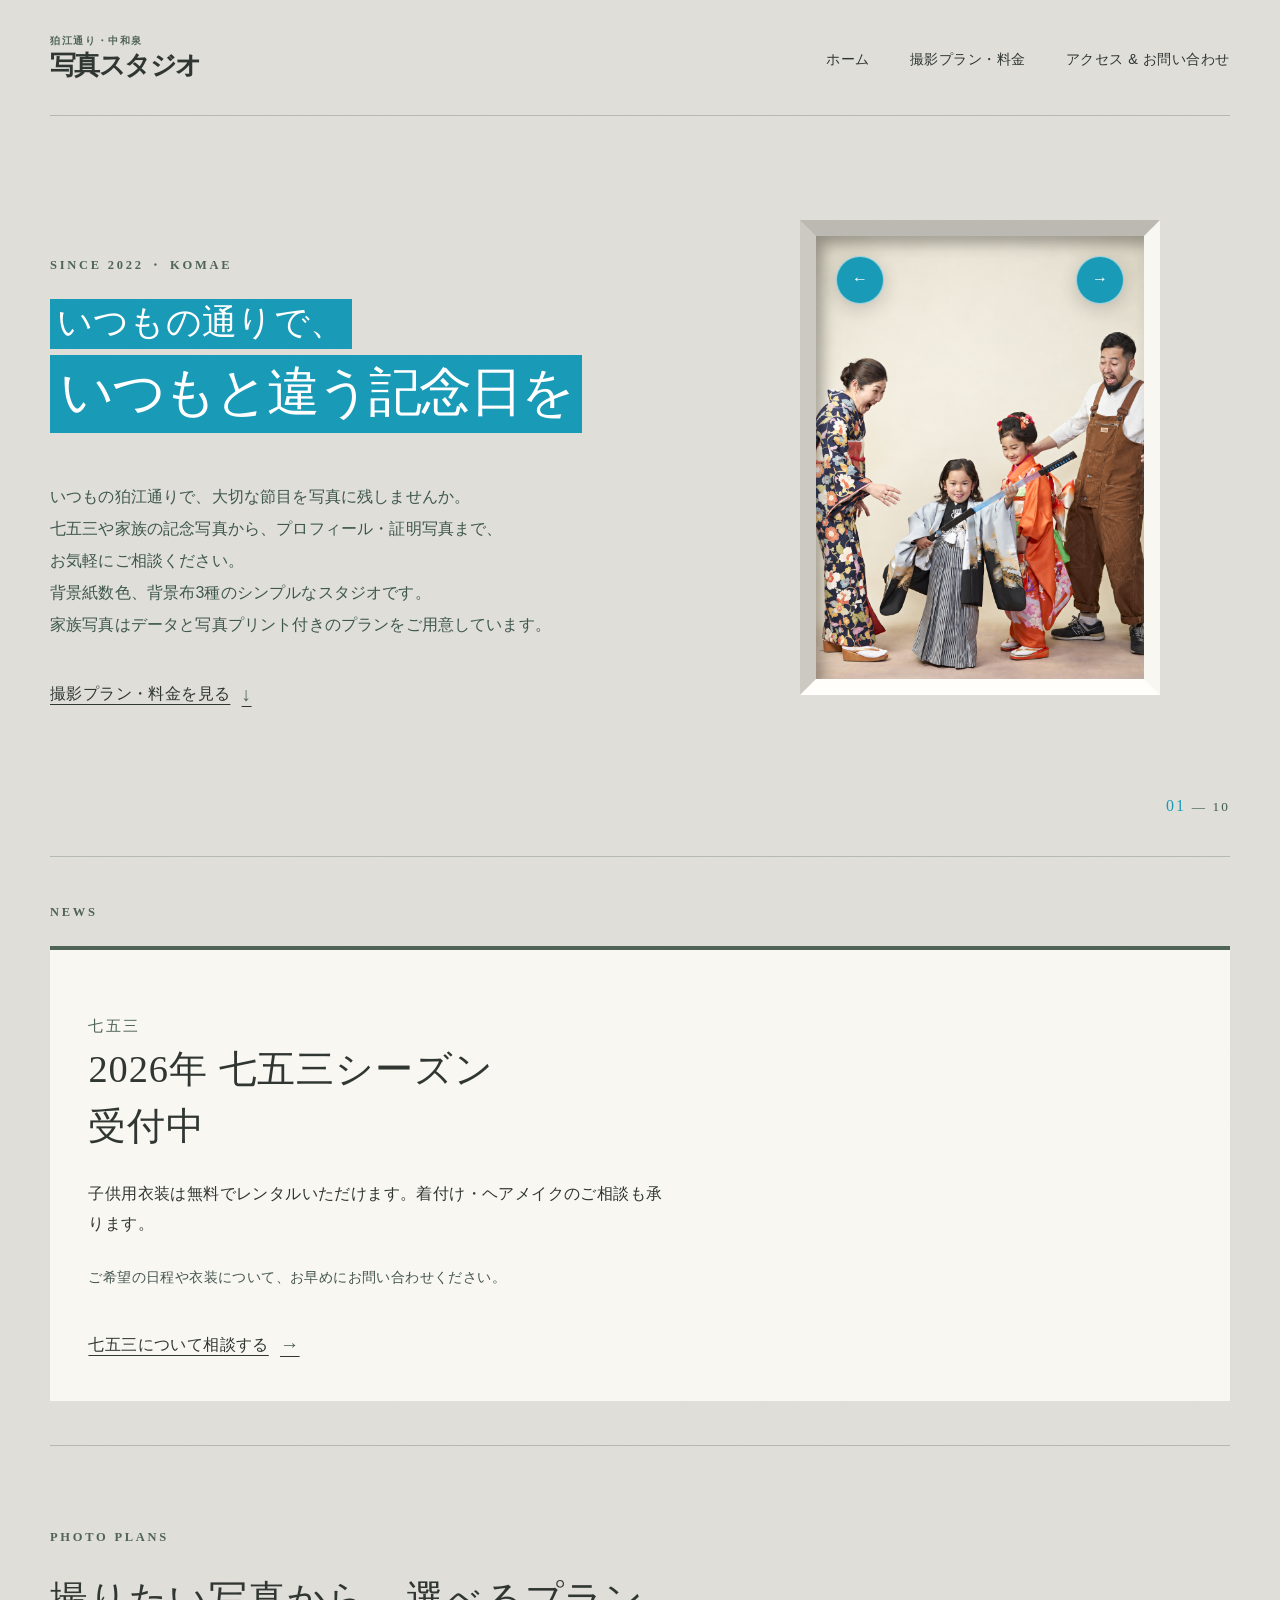
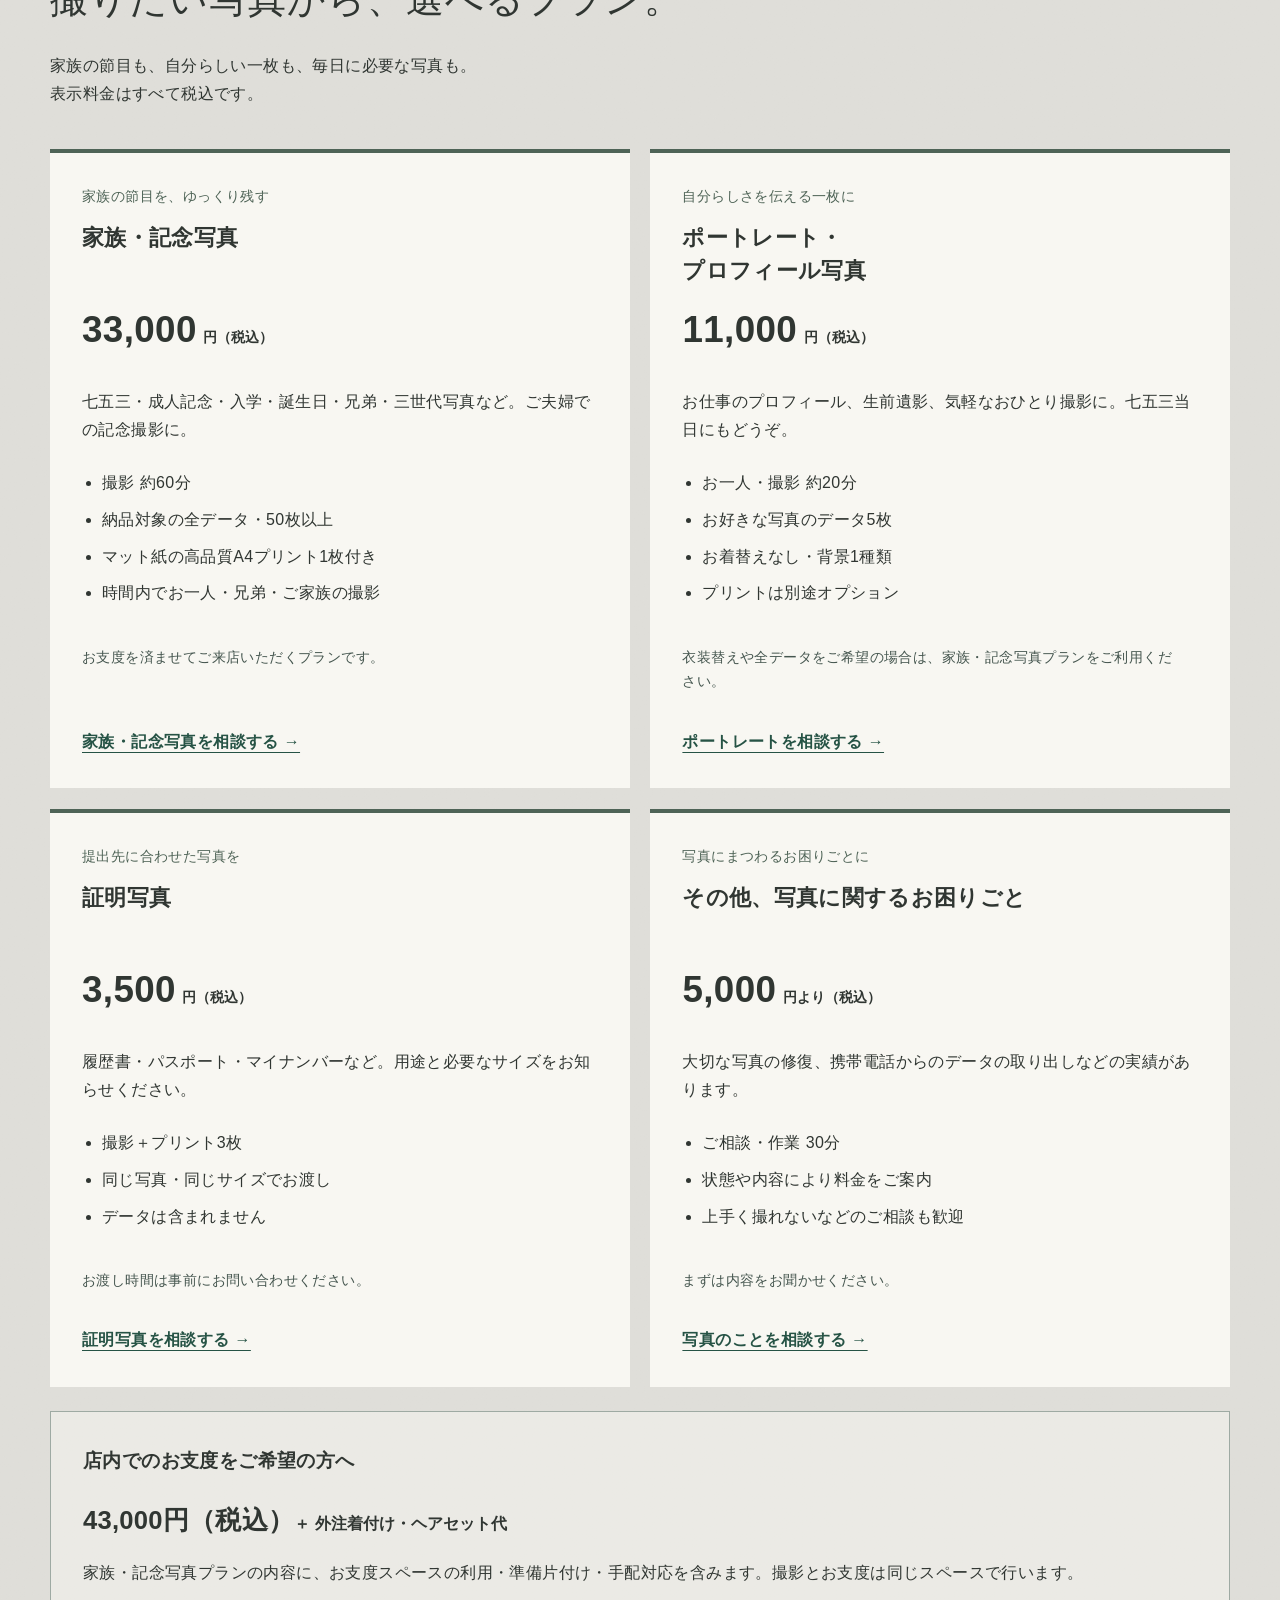
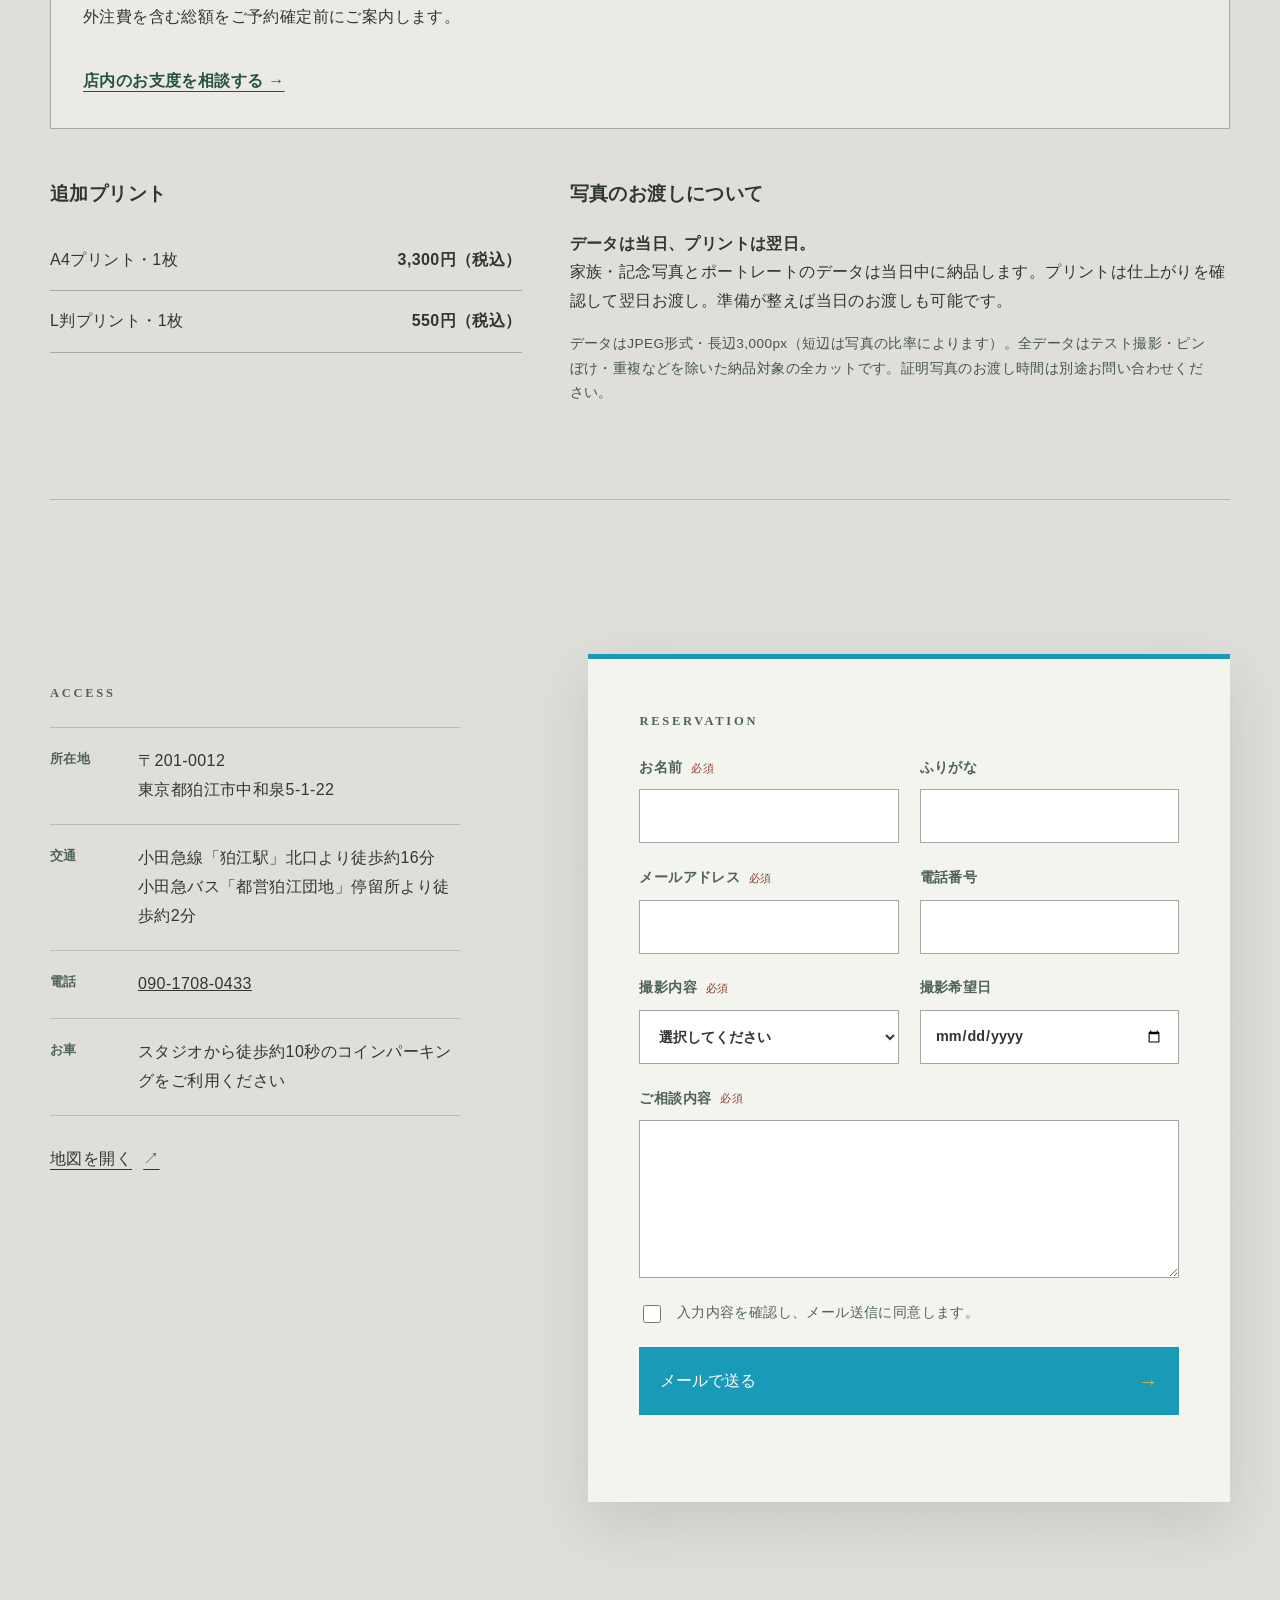
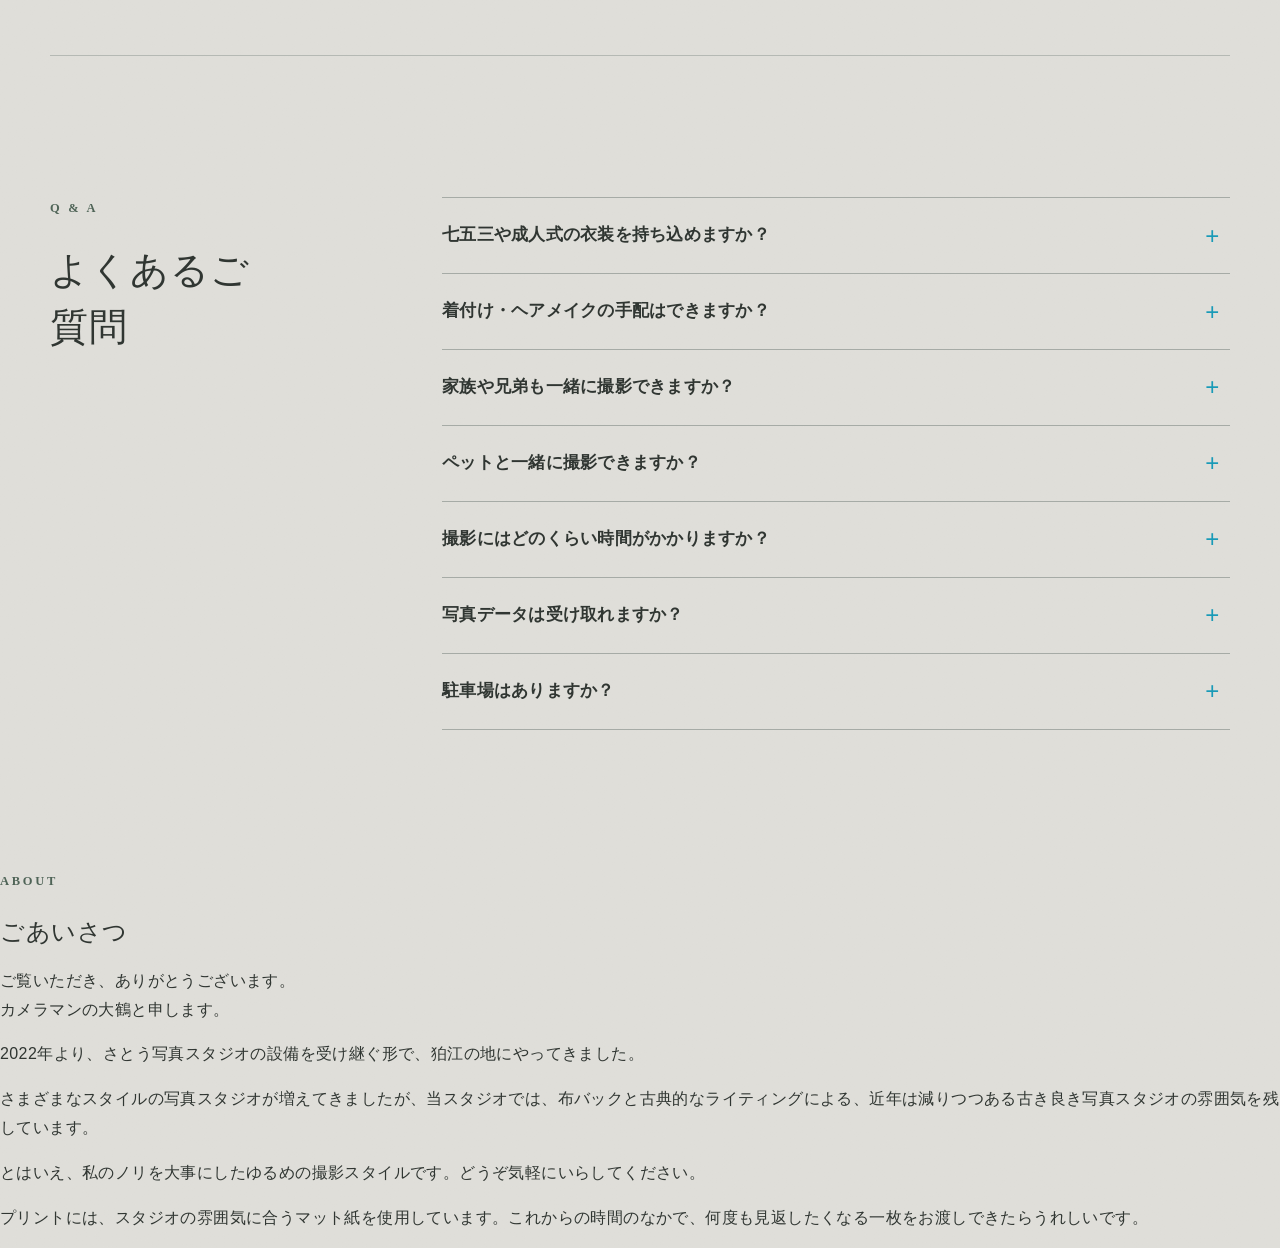
==== commit 174a6320: "Add studio greeting and update included print" ====
--- a/index.html
+++ b/index.html
@@ -66,7 +66,7 @@
           <h3>家族・記念写真</h3>
           <p class="plan-price">33,000<span>円（税込）</span></p>
           <p>七五三・成人記念・入学・誕生日・兄弟・三世代写真など。ご夫婦での<span class="no-orphan">記念撮影に。</span></p>
-          <ul><li>撮影 約60分</li><li>納品対象の全データ・50枚以上</li><li>お好きな写真のA4プリント2枚</li><li>時間内でお一人・兄弟・ご家族の撮影</li></ul>
+          <ul><li>撮影 約60分</li><li>納品対象の全データ・50枚以上</li><li>マット紙の高品質A4プリント1枚付き</li><li>時間内でお一人・兄弟・ご家族の撮影</li></ul>
           <p class="plan-note">お支度を済ませてご来店いただくプランです。</p>
           <a class="plan-link" href="#reservation-form" data-plan="家族・記念写真（お支度済み）">家族・記念写真を相談する →</a>
         </article>
@@ -190,6 +190,20 @@
         </details>
       </div>
     </section>
+
+    <section class="about-section" aria-labelledby="about-title">
+      <div class="about-heading">
+        <p class="eyebrow">ABOUT</p>
+        <h2 id="about-title">ごあいさつ</h2>
+      </div>
+      <div class="about-copy">
+        <p>ご覧いただき、ありがとうございます。<br>カメラマンの大鶴と申します。</p>
+        <p>2022年より、さとう写真スタジオの設備を受け継ぐ形で、狛江の地にやってきました。</p>
+        <p>さまざまなスタイルの写真スタジオが増えてきましたが、当スタジオでは、布バックと古典的なライティングによる、近年は減りつつある古き良き写真スタジオの雰囲気を残しています。</p>
+        <p>とはいえ、私のノリを大事にしたゆるめの撮影スタイルです。どうぞ気軽にいらしてください。</p>
+        <p>プリントには、スタジオの雰囲気に合うマット紙を使用しています。これからの時間のなかで、何度も見返したくなる一枚をお渡しできたらうれしいです。</p>
+      </div>
+    </section>
   </main>
 
   <script src="script.js"></script>
--- a/style.css
+++ b/style.css
@@ -66,12 +66,14 @@
 .hero-intro { align-self: center; max-width: 580px; }
 .eyebrow { margin: 0 0 1.4rem; color: var(--green); font-family: Georgia, serif; font-size: .78rem; font-weight: 700; letter-spacing: .22em; }
 h1, h2 { margin: 0; font-family: var(--serif); font-weight: 500; letter-spacing: .025em; line-height: 1.48; }
+h1, h2, h3, p, li, dt, dd, summary { text-wrap: pretty; }
 .hero h1 { font-size: clamp(2.7rem, 4.15vw, 3.4rem); letter-spacing: -.045em; line-height: 1.26; }
 .headline-line { display: block; width: max-content; max-width: 100%; padding: .08em .19em .12em; color: white; background: var(--blue); white-space: nowrap; }
 .headline-line:first-child { margin-bottom: .18em; font-size: .65em; letter-spacing: .01em; }
 .headline-line:last-child { font-size: 1em; }
 .hero-lead { max-width: 580px; margin: 3rem 0 0; color: #3e574d; letter-spacing: .01em; line-height: 2; word-break: normal; line-break: strict; }
 .copy-line { display: block; }
+.no-orphan { white-space: nowrap; }
 .text-link { display: inline-flex; gap: .7rem; align-items: center; margin-top: 2.3rem; text-underline-offset: .3em; }
 .text-link span { color: var(--green); font-size: 1.2rem; }
 
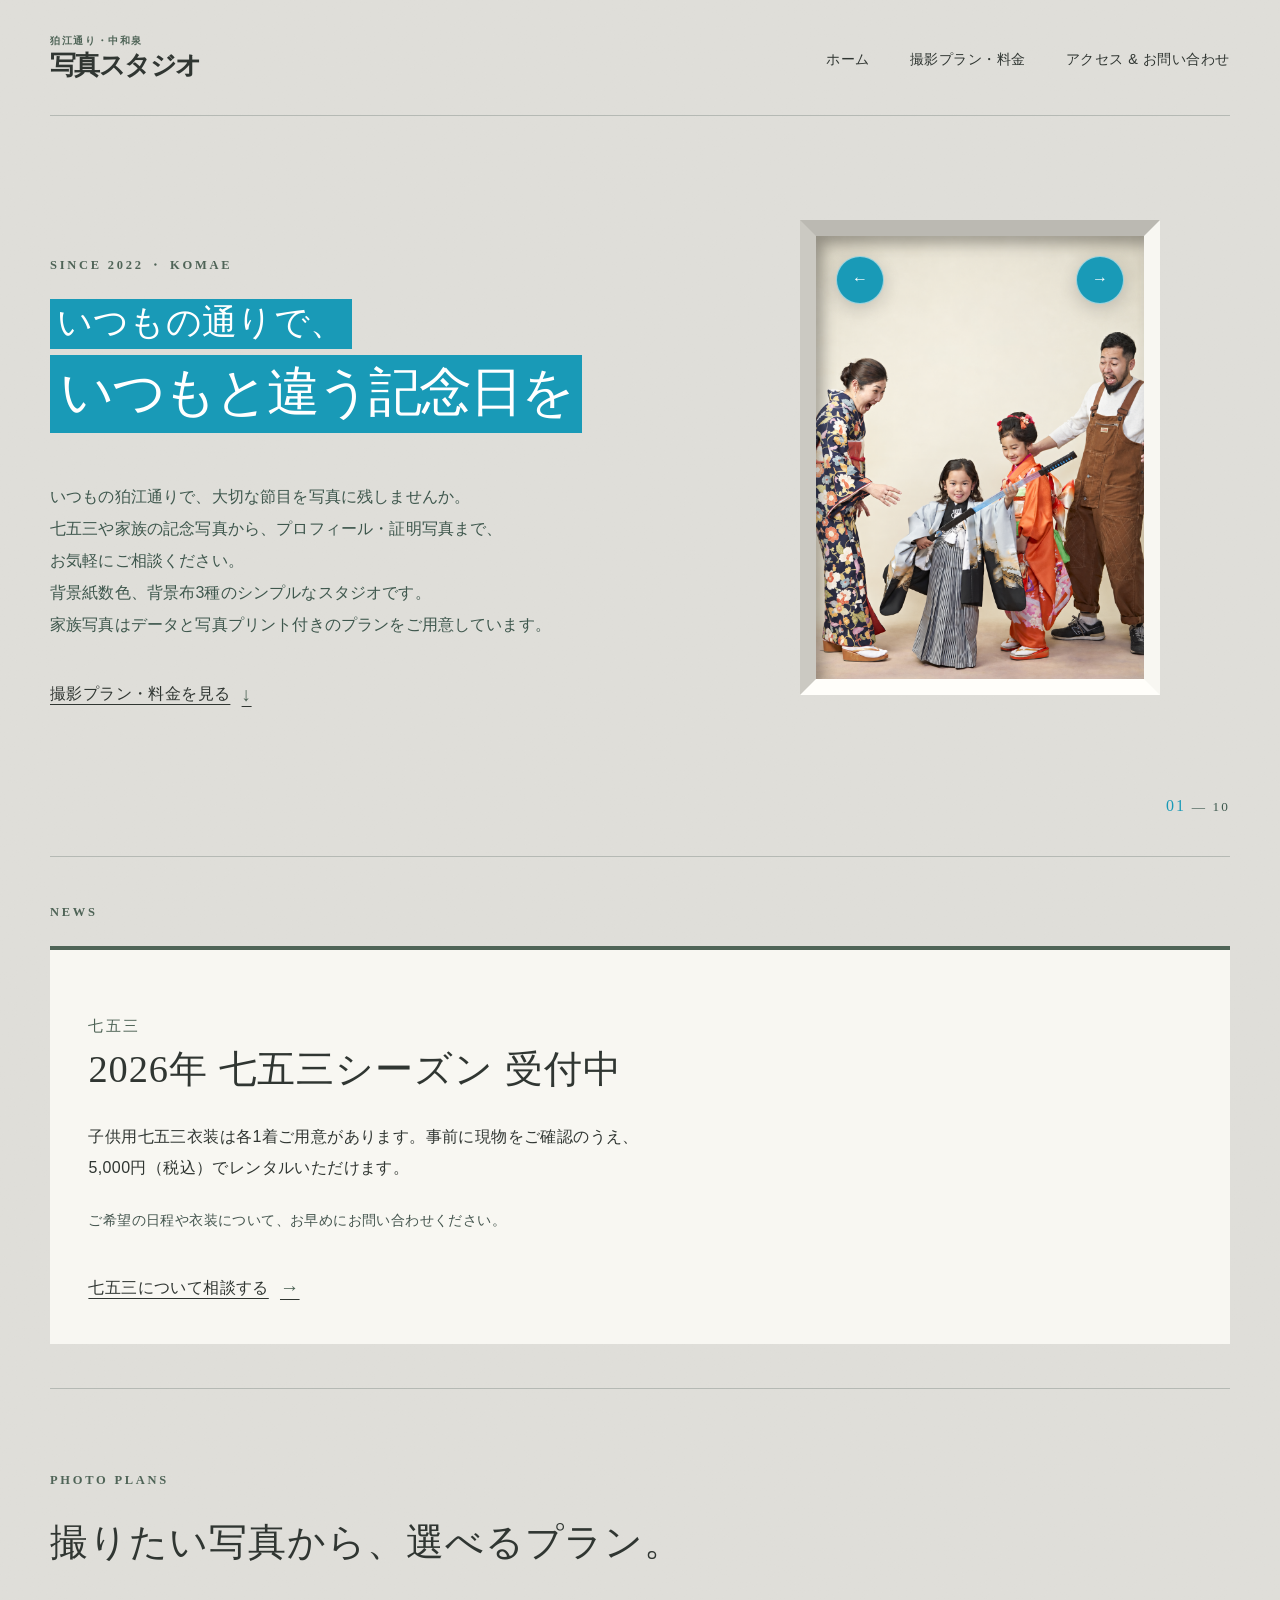
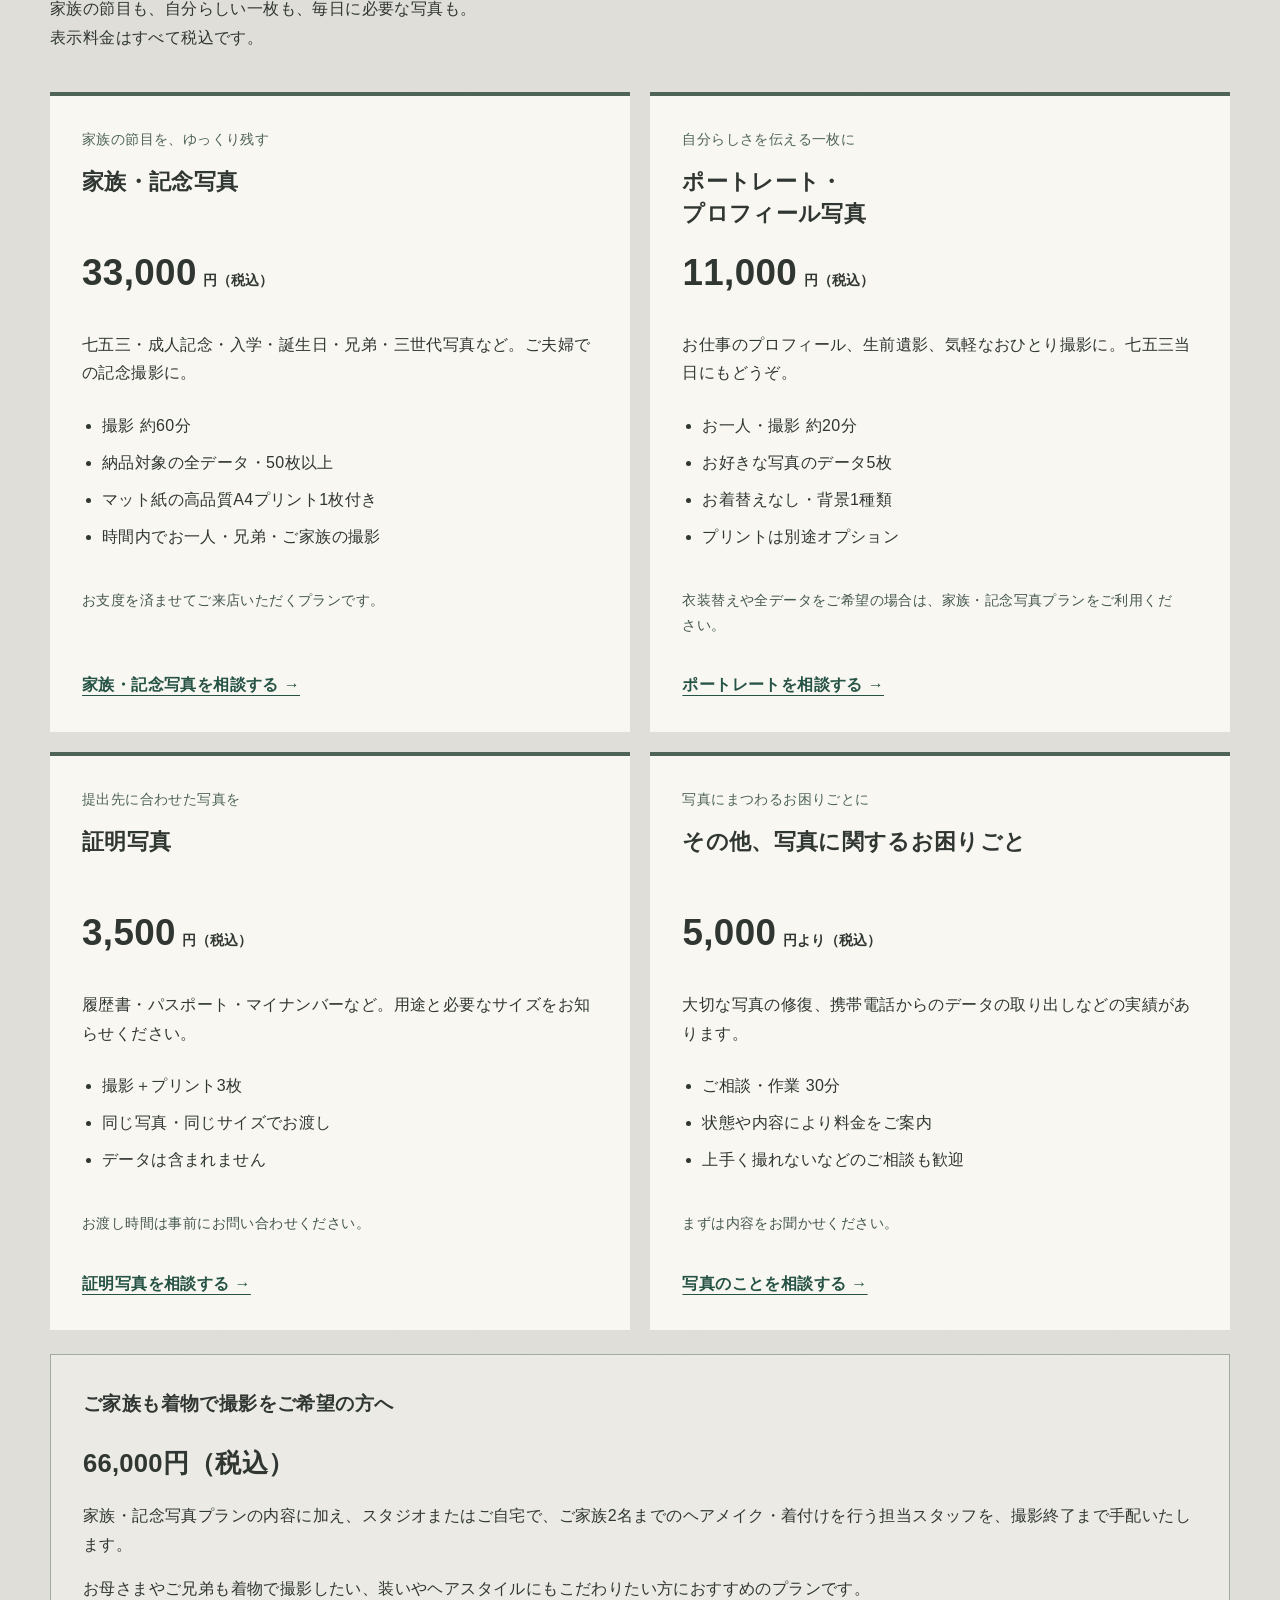
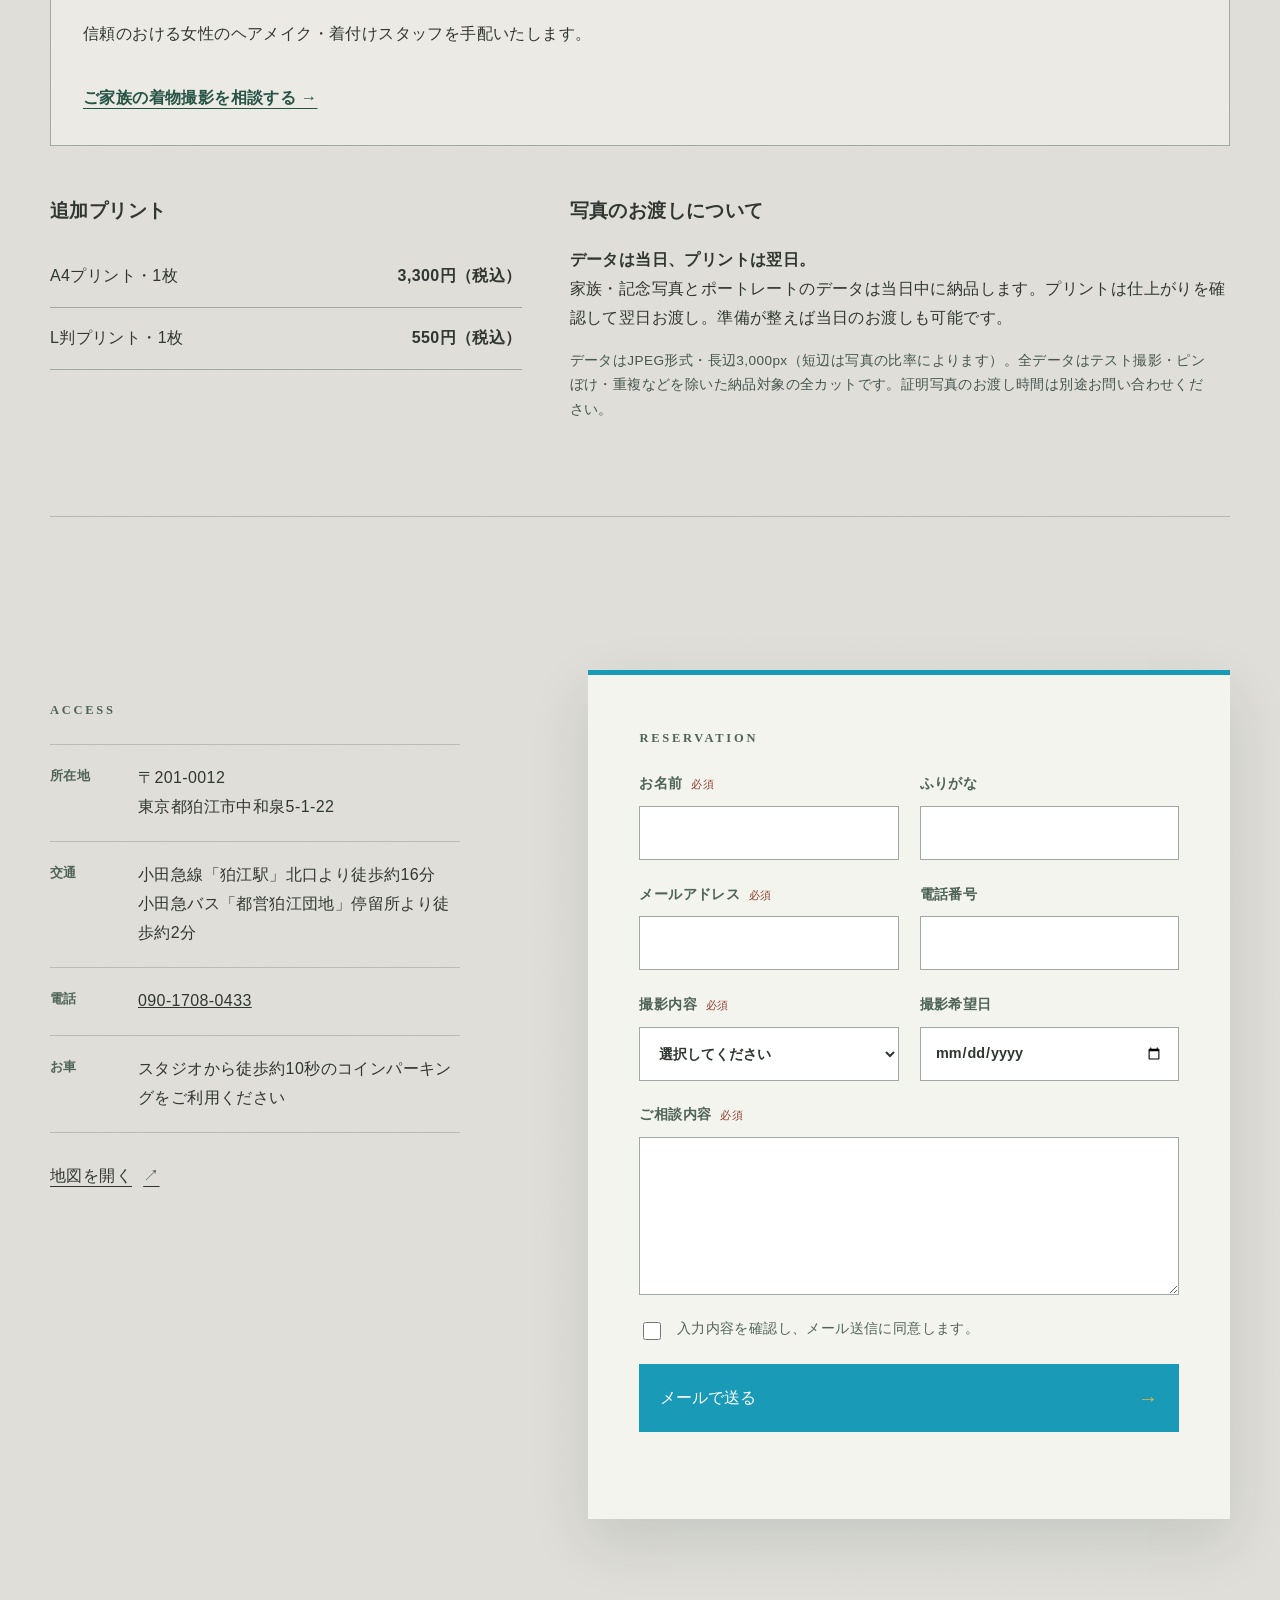
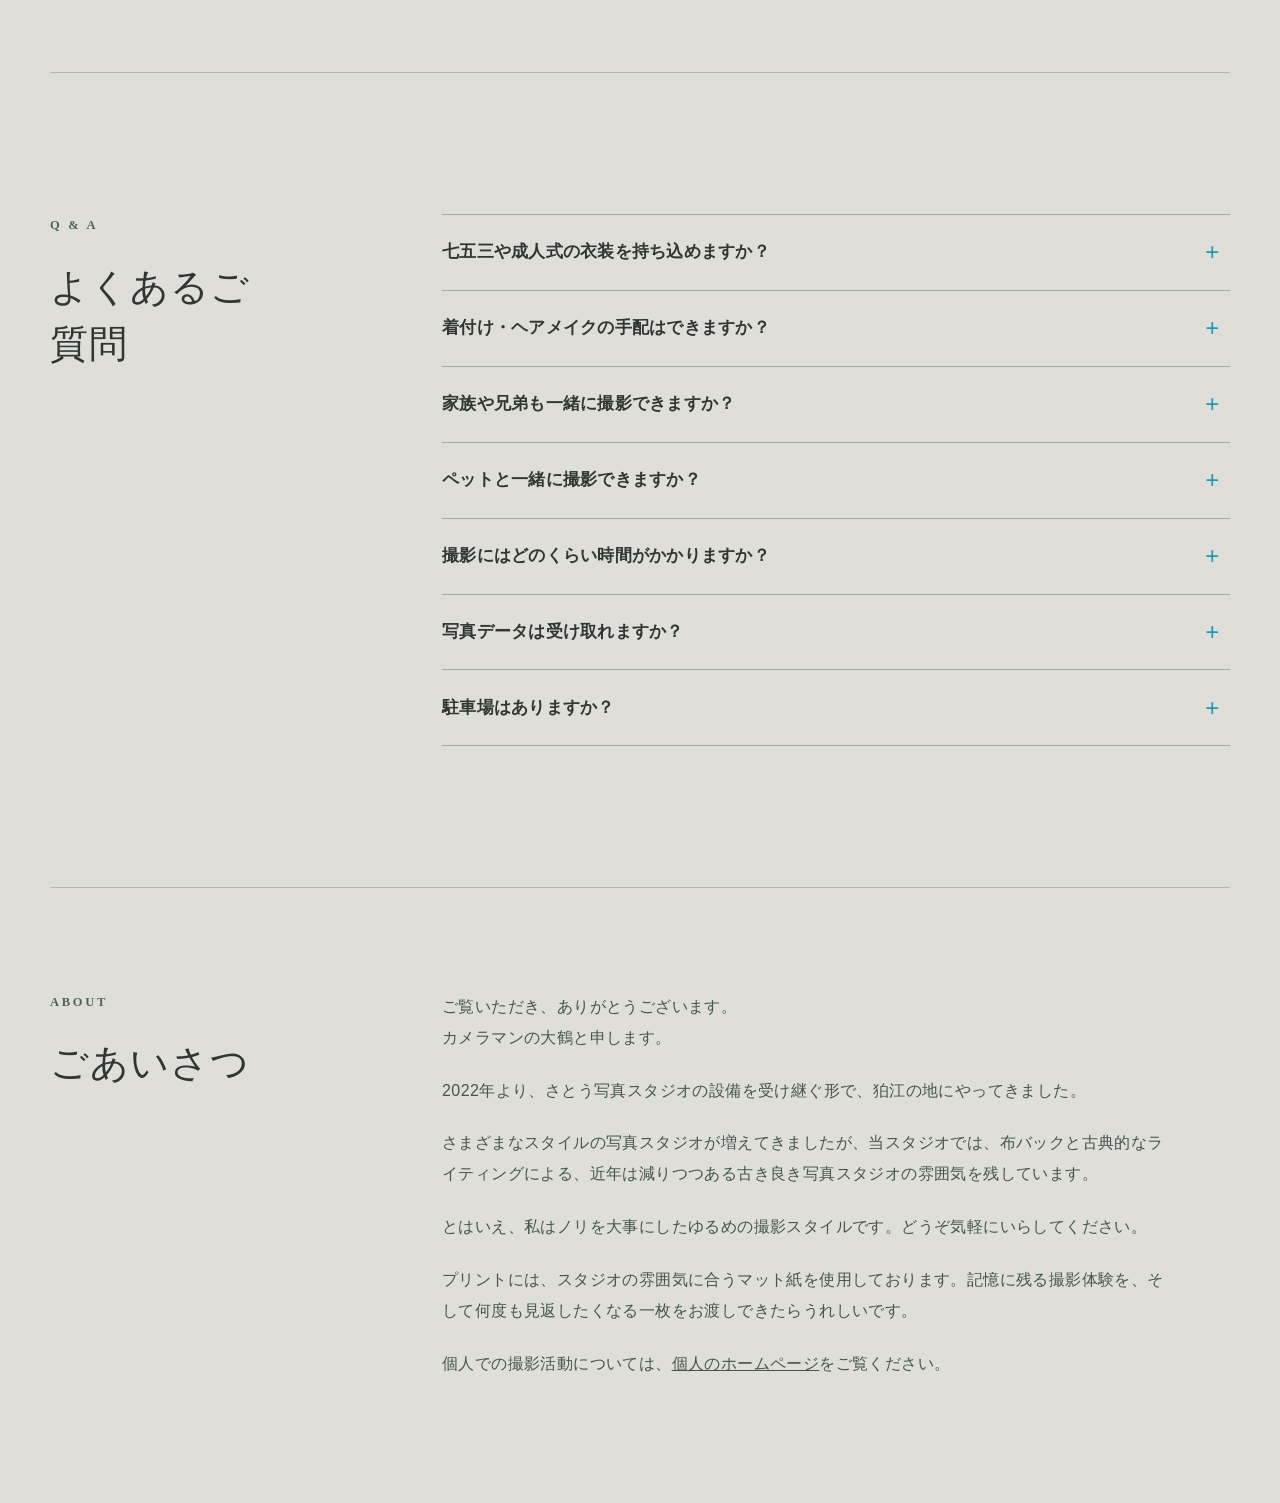
==== commit e7cdcdea: "家族着物撮影プランと案内内容を更新" ====
--- a/index.html
+++ b/index.html
@@ -48,8 +48,8 @@
       <article class="season-news-card">
         <div class="season-news-copy">
           <p class="news-kicker">七五三</p>
-          <h2 id="news-title">2026年 七五三シーズン<br>受付中</h2>
-          <p>子供用衣装は無料でレンタルいただけます。着付け・ヘアメイクのご相談も承ります。</p>
+          <h2 id="news-title">2026年 七五三シーズン 受付中</h2>
+          <p>子供用七五三衣装は各1着ご用意があります。事前に現物をご確認のうえ、5,000円（税込）でレンタルいただけます。</p>
           <p class="news-note">ご希望の日程や衣装について、お早めにお問い合わせください。</p>
           <a class="text-link" href="#reservation-form" data-plan="家族・記念写真（お支度済み）">七五三について相談する <span aria-hidden="true">→</span></a>
         </div>
@@ -99,11 +99,12 @@
         </article>
       </div>
       <aside class="dressing-box" aria-labelledby="dressing-title">
-        <div><h3 id="dressing-title">店内でのお支度をご希望の方へ</h3>
-        <p class="dressing-price">43,000円（税込）<span> ＋ 外注着付け・ヘアセット代</span></p>
-        <p>家族・記念写真プランの内容に、お支度スペースの利用・準備片付け・手配対応を含みます。撮影とお支度は同じスペースで行います。</p>
-        <p>外注費を含む総額をご予約確定前にご案内します。</p></div>
-        <a class="plan-link" href="#reservation-form" data-plan="家族・記念写真（店内でお支度）">店内のお支度を相談する →</a>
+        <div><h3 id="dressing-title">ご家族も着物で撮影をご希望の方へ</h3>
+        <p class="dressing-price">66,000円（税込）</p>
+        <p>家族・記念写真プランの内容に加え、スタジオまたはご自宅で、ご家族2名までのヘアメイク・着付けを行う担当スタッフを、撮影終了まで手配いたします。</p>
+        <p>お母さまやご兄弟も着物で撮影したい、装いやヘアスタイルにもこだわりたい方におすすめのプランです。</p>
+        <p>信頼のおける女性のヘアメイク・着付けスタッフを手配いたします。</p></div>
+        <a class="plan-link" href="#reservation-form" data-plan="家族・記念写真（ご家族も着物で撮影）">ご家族の着物撮影を相談する →</a>
       </aside>
       <div class="plan-details">
         <div><h3>追加プリント</h3>
@@ -142,7 +143,7 @@
           <label><span class="field-label">撮影内容 <b>必須</b></span>
             <select name="plan" required>
               <option value="">選択してください</option>
-              <option>家族・記念写真（お支度済み）</option><option>家族・記念写真（店内でお支度）</option><option>ポートレート・プロフィール写真</option><option>証明写真</option><option>その他のご相談</option>
+              <option>家族・記念写真（お支度済み）</option><option>家族・記念写真（ご家族も着物で撮影）</option><option>ポートレート・プロフィール写真</option><option>証明写真</option><option>その他のご相談</option>
             </select>
           </label>
           <label><span class="field-label">撮影希望日</span><input type="date" name="preferredDate"></label>
@@ -162,11 +163,11 @@
       <div class="faq-list">
         <details>
           <summary>七五三や成人式の衣装を持ち込めますか？</summary>
-          <p>はい、お持ち込みいただけます。七五三の子供用衣装は無料でレンタルもいただけます。衣装については事前にご相談ください。</p>
+          <p>はい、お持ち込みいただけます。七五三の子供用衣装は各1着をご用意しています。事前に現物をご確認のうえ、5,000円（税込）でレンタルいただけます。衣装については事前にご相談ください。</p>
         </details>
         <details>
           <summary>着付け・ヘアメイクの手配はできますか？</summary>
-          <p>はい。向かいのアトリエKさんの着付けがおすすめです。ほかにも、信頼できるヘアメイク・着付けの方をご紹介できます。外注費を含む総額は、ご予約確定前にご案内します。七五三シーズンなどは予約が埋まりやすいため、お早めにご相談ください。</p>
+          <p>はい。向かいのアトリエKさんの着付けがおすすめです。ご家族も着物で撮影する場合は、スタジオまたはご自宅で、ご家族2名までのヘアメイク・着付けを行う、信頼できる女性スタッフを撮影終了まで手配いたします。七五三シーズンなどは予約が埋まりやすいため、お早めにご相談ください。</p>
         </details>
         <details>
           <summary>家族や兄弟も一緒に撮影できますか？</summary>
@@ -200,8 +201,9 @@
         <p>ご覧いただき、ありがとうございます。<br>カメラマンの大鶴と申します。</p>
         <p>2022年より、さとう写真スタジオの設備を受け継ぐ形で、狛江の地にやってきました。</p>
         <p>さまざまなスタイルの写真スタジオが増えてきましたが、当スタジオでは、布バックと古典的なライティングによる、近年は減りつつある古き良き写真スタジオの雰囲気を残しています。</p>
-        <p>とはいえ、私のノリを大事にしたゆるめの撮影スタイルです。どうぞ気軽にいらしてください。</p>
-        <p>プリントには、スタジオの雰囲気に合うマット紙を使用しています。これからの時間のなかで、何度も見返したくなる一枚をお渡しできたらうれしいです。</p>
+        <p>とはいえ、私はノリを大事にしたゆるめの撮影スタイルです。どうぞ気軽にいらしてください。</p>
+        <p>プリントには、スタジオの雰囲気に合うマット紙を使用しております。記憶に残る撮影体験を、そして何度も見返したくなる一枚をお渡しできたらうれしいです。</p>
+        <p>個人での撮影活動については、<a href="https://www.tsuru-came.com/" target="_blank" rel="noopener">個人のホームページ</a>をご覧ください。</p>
       </div>
     </section>
   </main>
--- a/style.css
+++ b/style.css
@@ -154,6 +154,11 @@
 .faq-list details[open] summary::after { content: "−"; }
 .faq-list details p { margin: 0; padding: 0 3.25rem 1.65rem 0; color: #45564f; line-height: 1.9; }
 
+.about-section { width: min(calc(100% - 64px), var(--max-width)); margin: 0 auto; padding: clamp(4.5rem, 8vw, 7rem) 0; display: grid; grid-template-columns: .52fr 1.48fr; gap: clamp(4rem, 9vw, 9rem); border-top: 1px solid rgba(35,54,47,.22); }
+.about-heading h2 { font-size: clamp(1.8rem, 3vw, 3rem); }
+.about-copy { max-width: 46rem; color: #45564f; }
+.about-copy p { margin: 0 0 1.35rem; line-height: 1.95; }
+
 .redirect-page { min-height: 100vh; display: grid; place-items: center; }
 .redirect-page main { padding: 2rem; text-align: center; }
 
@@ -171,12 +176,13 @@
   .brand-copy strong { font-size: 1.42rem; }
   .main-nav { gap: 1.4rem; }
   .main-nav a { padding: 2rem 0 1.8rem; font-size: .78rem; }
-  .hero, .news-section, .contact-section, .faq-section { width: min(calc(100% - 40px), var(--max-width)); }
+  .hero, .news-section, .contact-section, .faq-section, .about-section { width: min(calc(100% - 40px), var(--max-width)); }
   .hero { min-height: auto; grid-template-columns: 1fr; gap: 5rem; padding: 6rem 0 7rem; }
   .hero-intro { max-width: 650px; }
   .portrait-stage { width: min(100%, 520px); justify-self: center; }
   .contact-section { grid-template-columns: 1fr; gap: 5rem; }
   .faq-section { grid-template-columns: 1fr; gap: 3.5rem; }
+  .about-section { grid-template-columns: 1fr; gap: 2.5rem; }
 }
 
 @media (max-width: 580px) {
@@ -200,6 +206,7 @@
   .field-row { grid-template-columns: 1fr; gap: 0; }
   .reservation-form { padding: 1.6rem; }
   .faq-section { padding: 4.5rem 0; gap: 2.5rem; }
+  .about-section { padding: 4rem 0; gap: 2rem; }
   .faq-list summary { padding-top: 1.2rem; padding-bottom: 1.2rem; font-size: 1rem; }
   .faq-list details p { padding-right: 1rem; }
 }
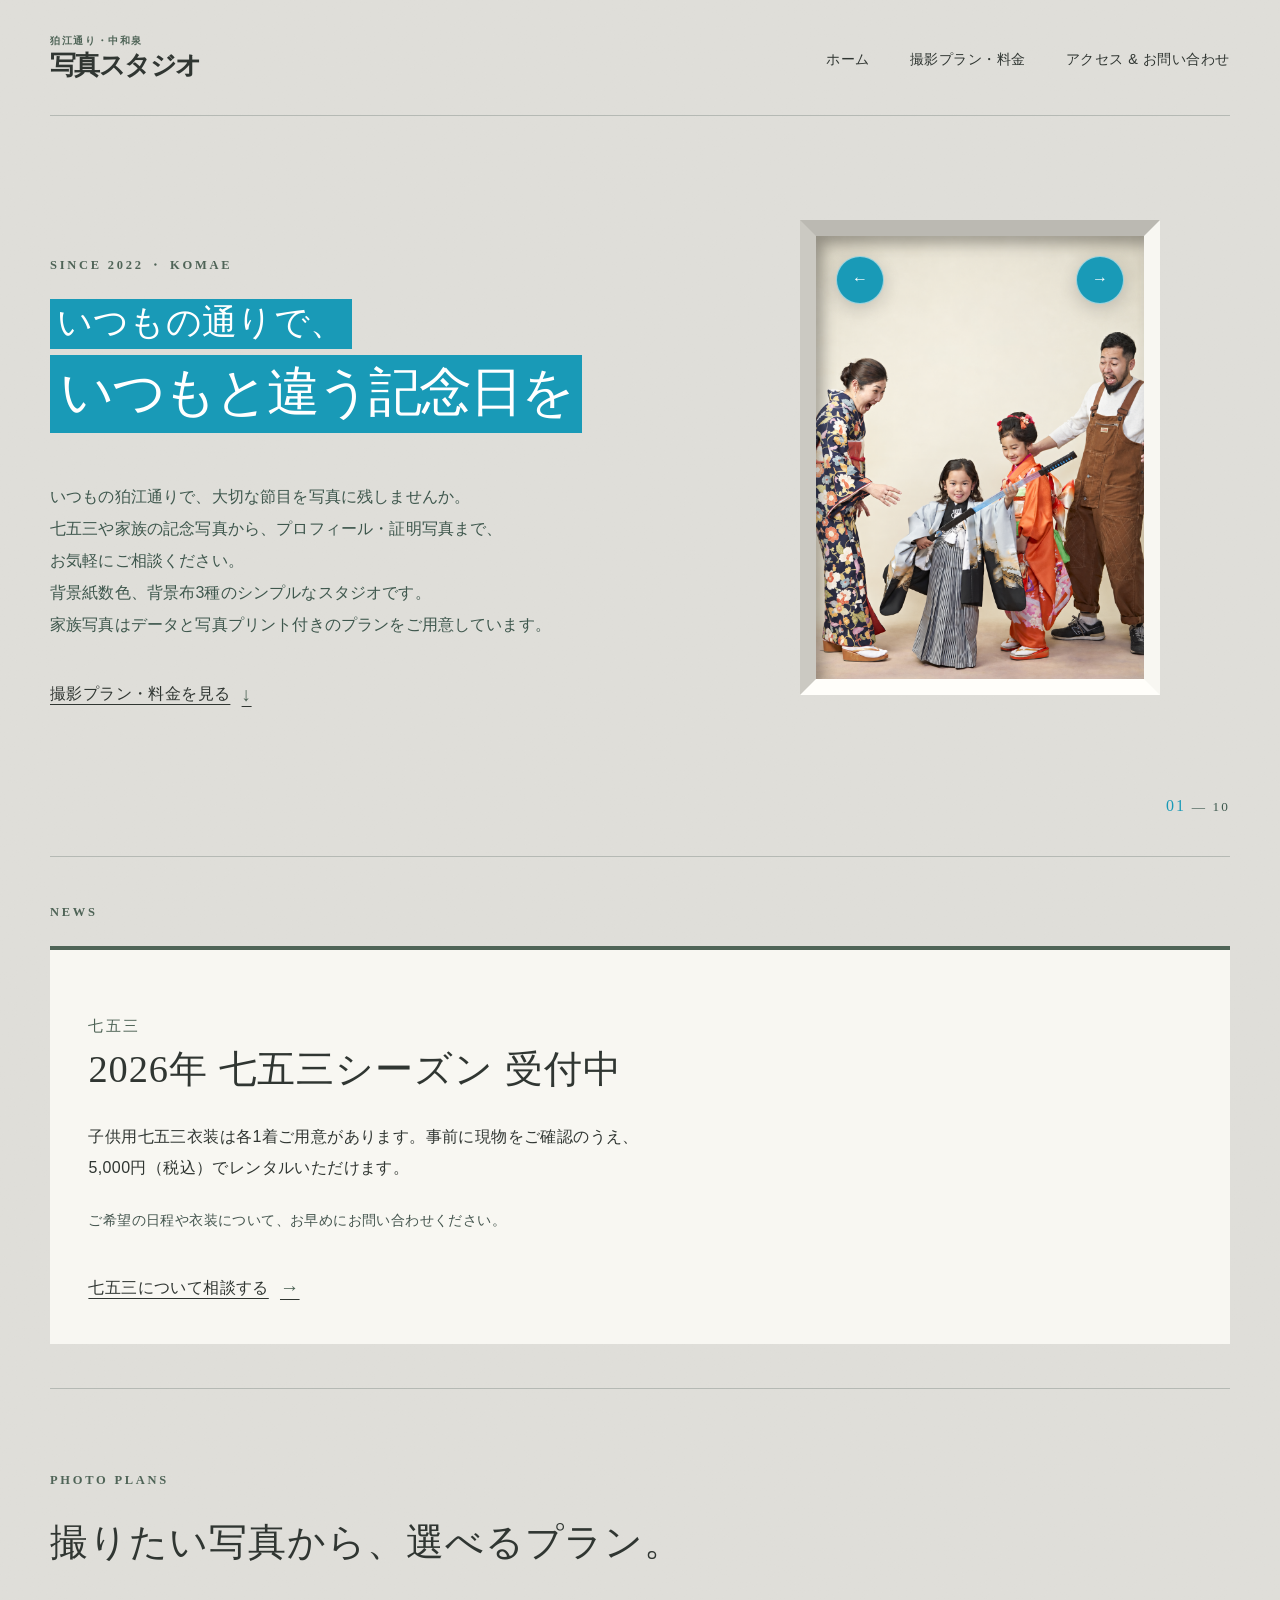
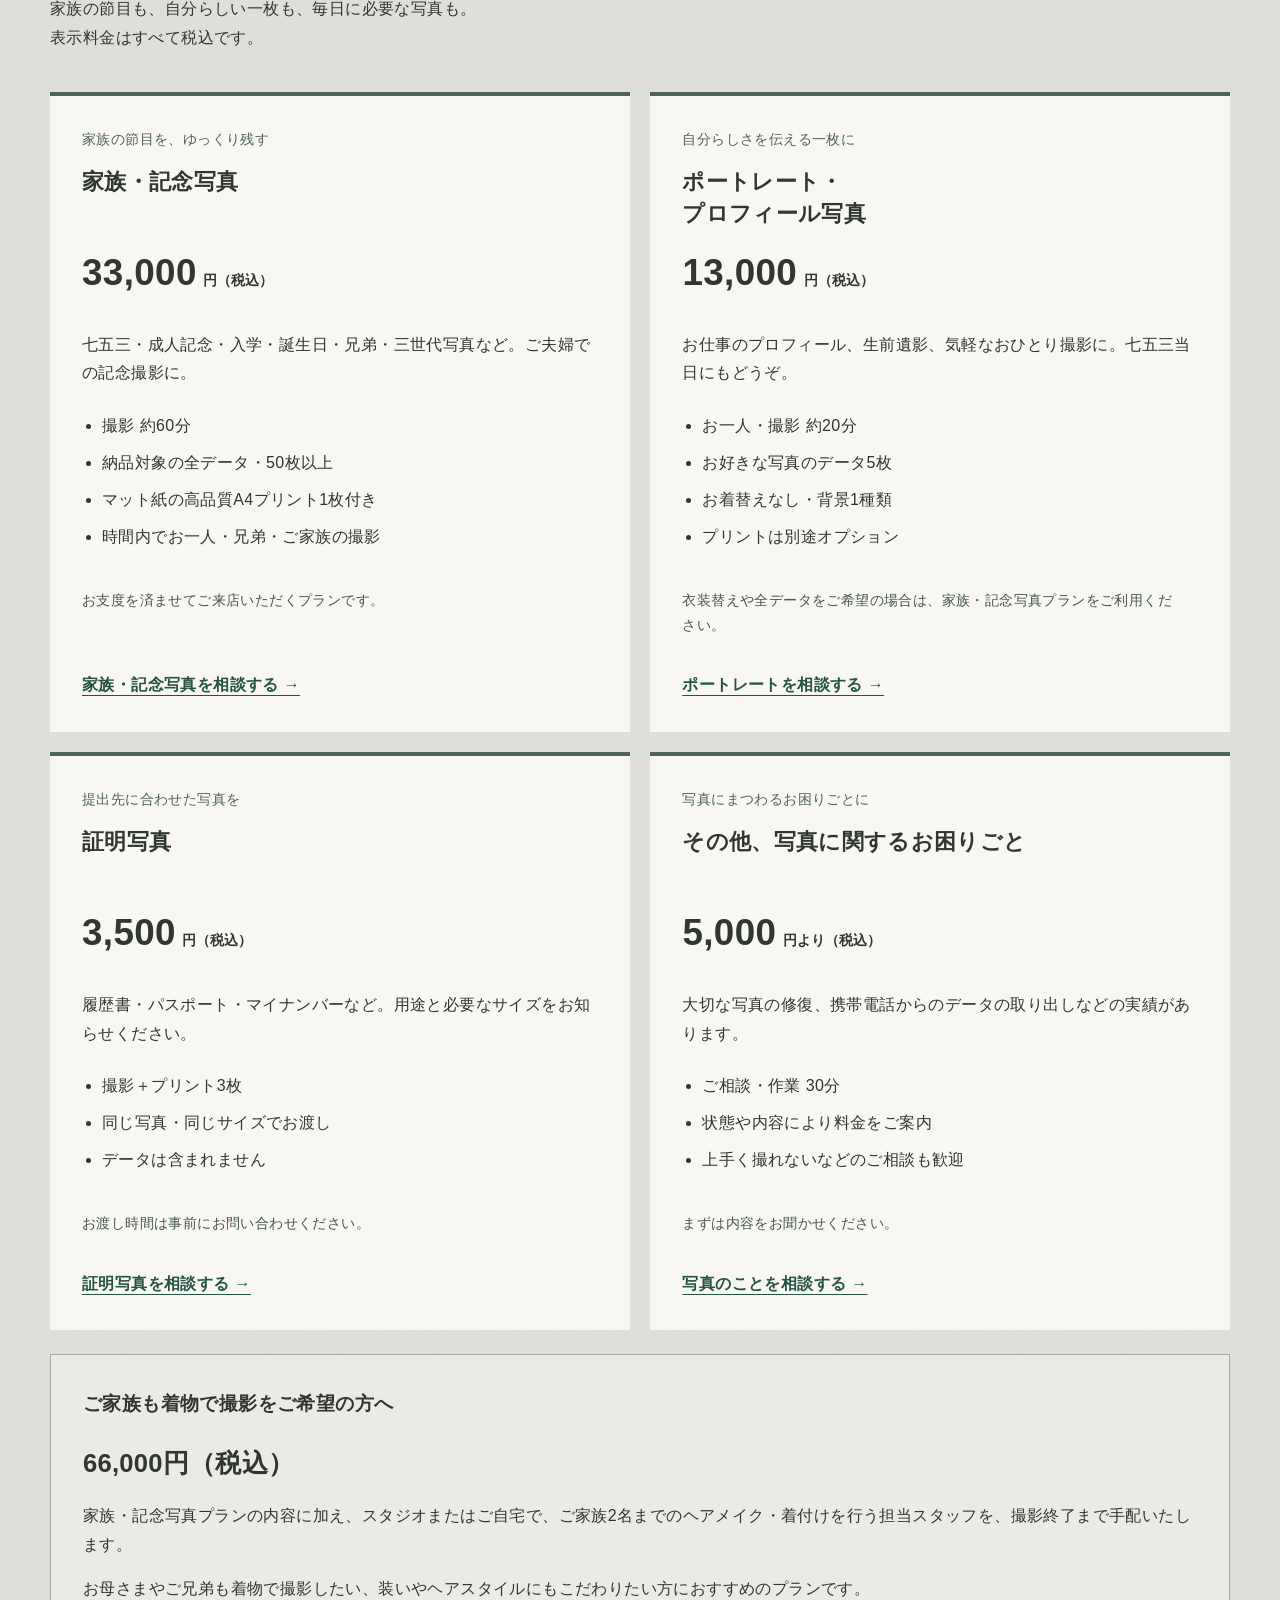
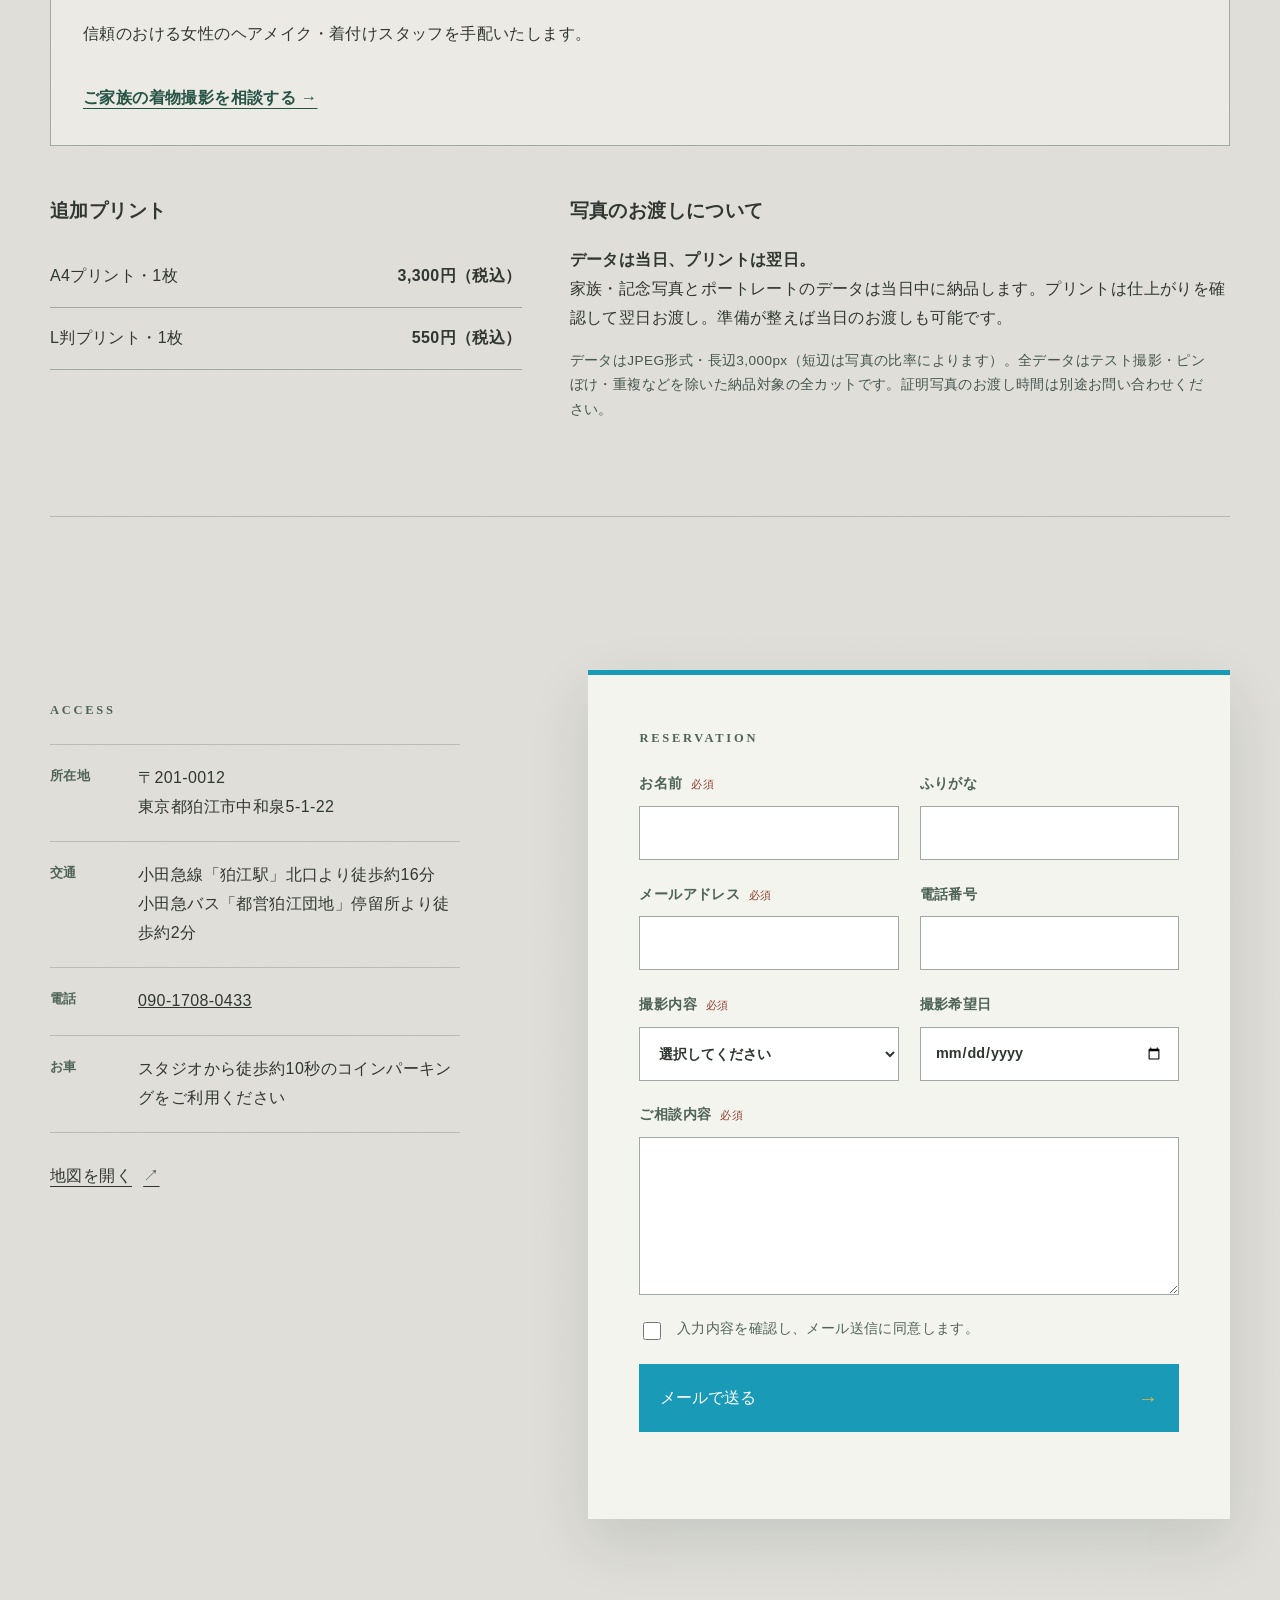
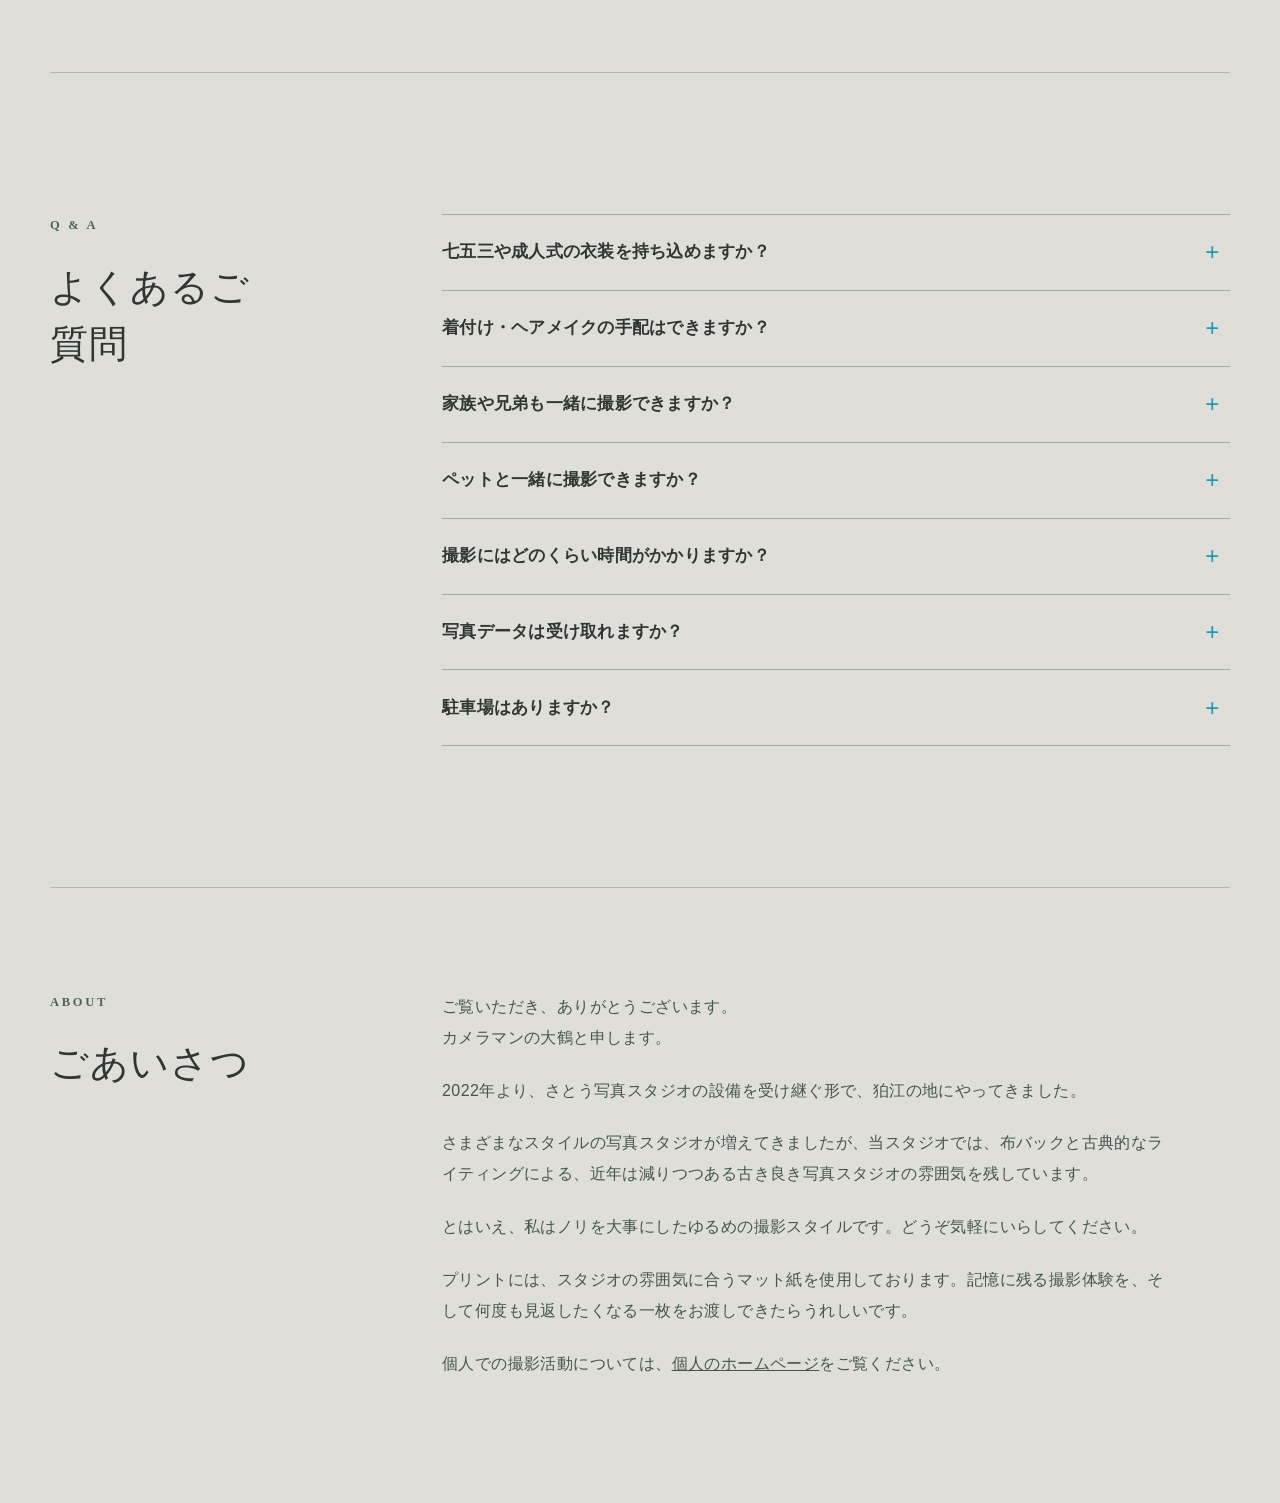
==== commit d43a3a10: "ポートレート料金を13000円に更新" ====
--- a/index.html
+++ b/index.html
@@ -73,7 +73,7 @@
         <article class="plan-card">
           <p class="plan-purpose">自分らしさを伝える一枚に</p>
           <h3>ポートレート・<br>プロフィール写真</h3>
-          <p class="plan-price">11,000<span>円（税込）</span></p>
+          <p class="plan-price">13,000<span>円（税込）</span></p>
           <p>お仕事のプロフィール、生前遺影、気軽なおひとり撮影に。七五三当日にもどうぞ。</p>
           <ul><li>お一人・撮影 約20分</li><li>お好きな写真のデータ5枚</li><li>お着替えなし・背景1種類</li><li>プリントは別途オプション</li></ul>
           <p class="plan-note">衣装替えや全データをご希望の場合は、家族・記念写真プランをご利用ください。</p>
